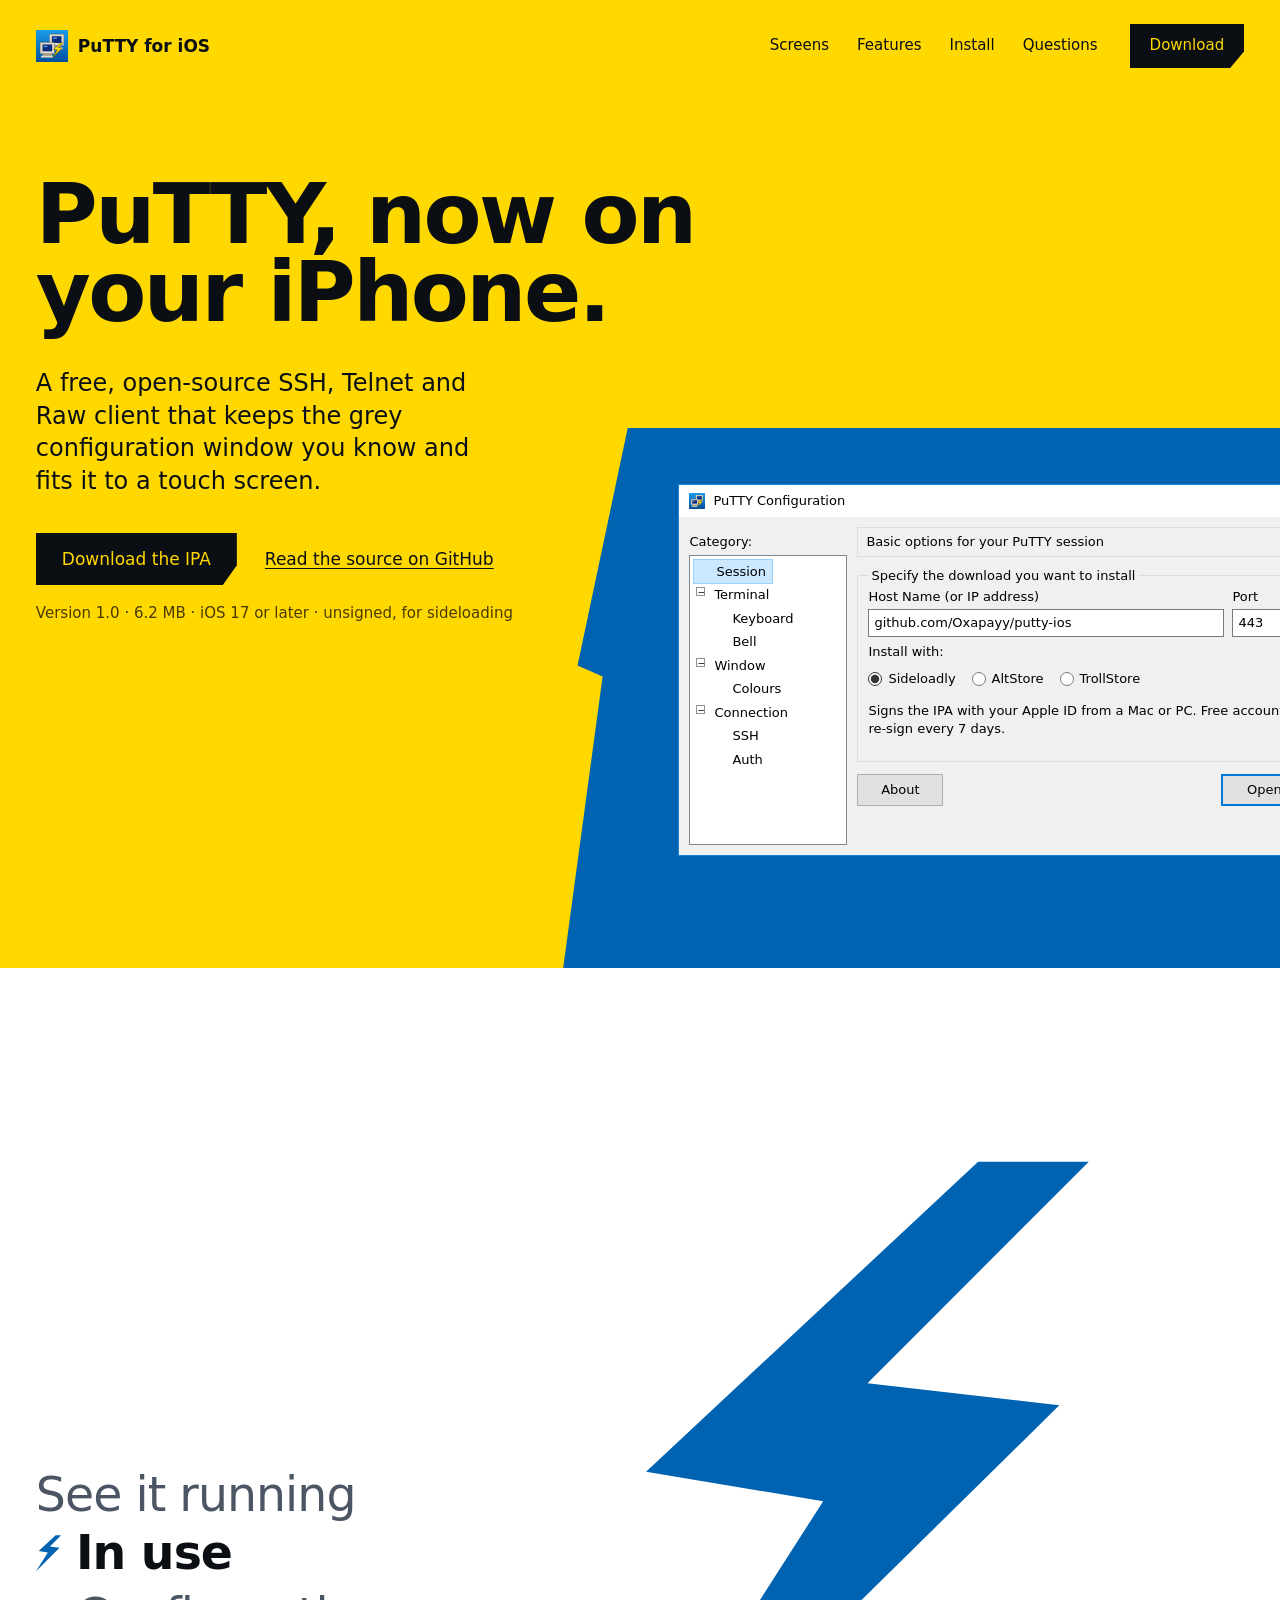
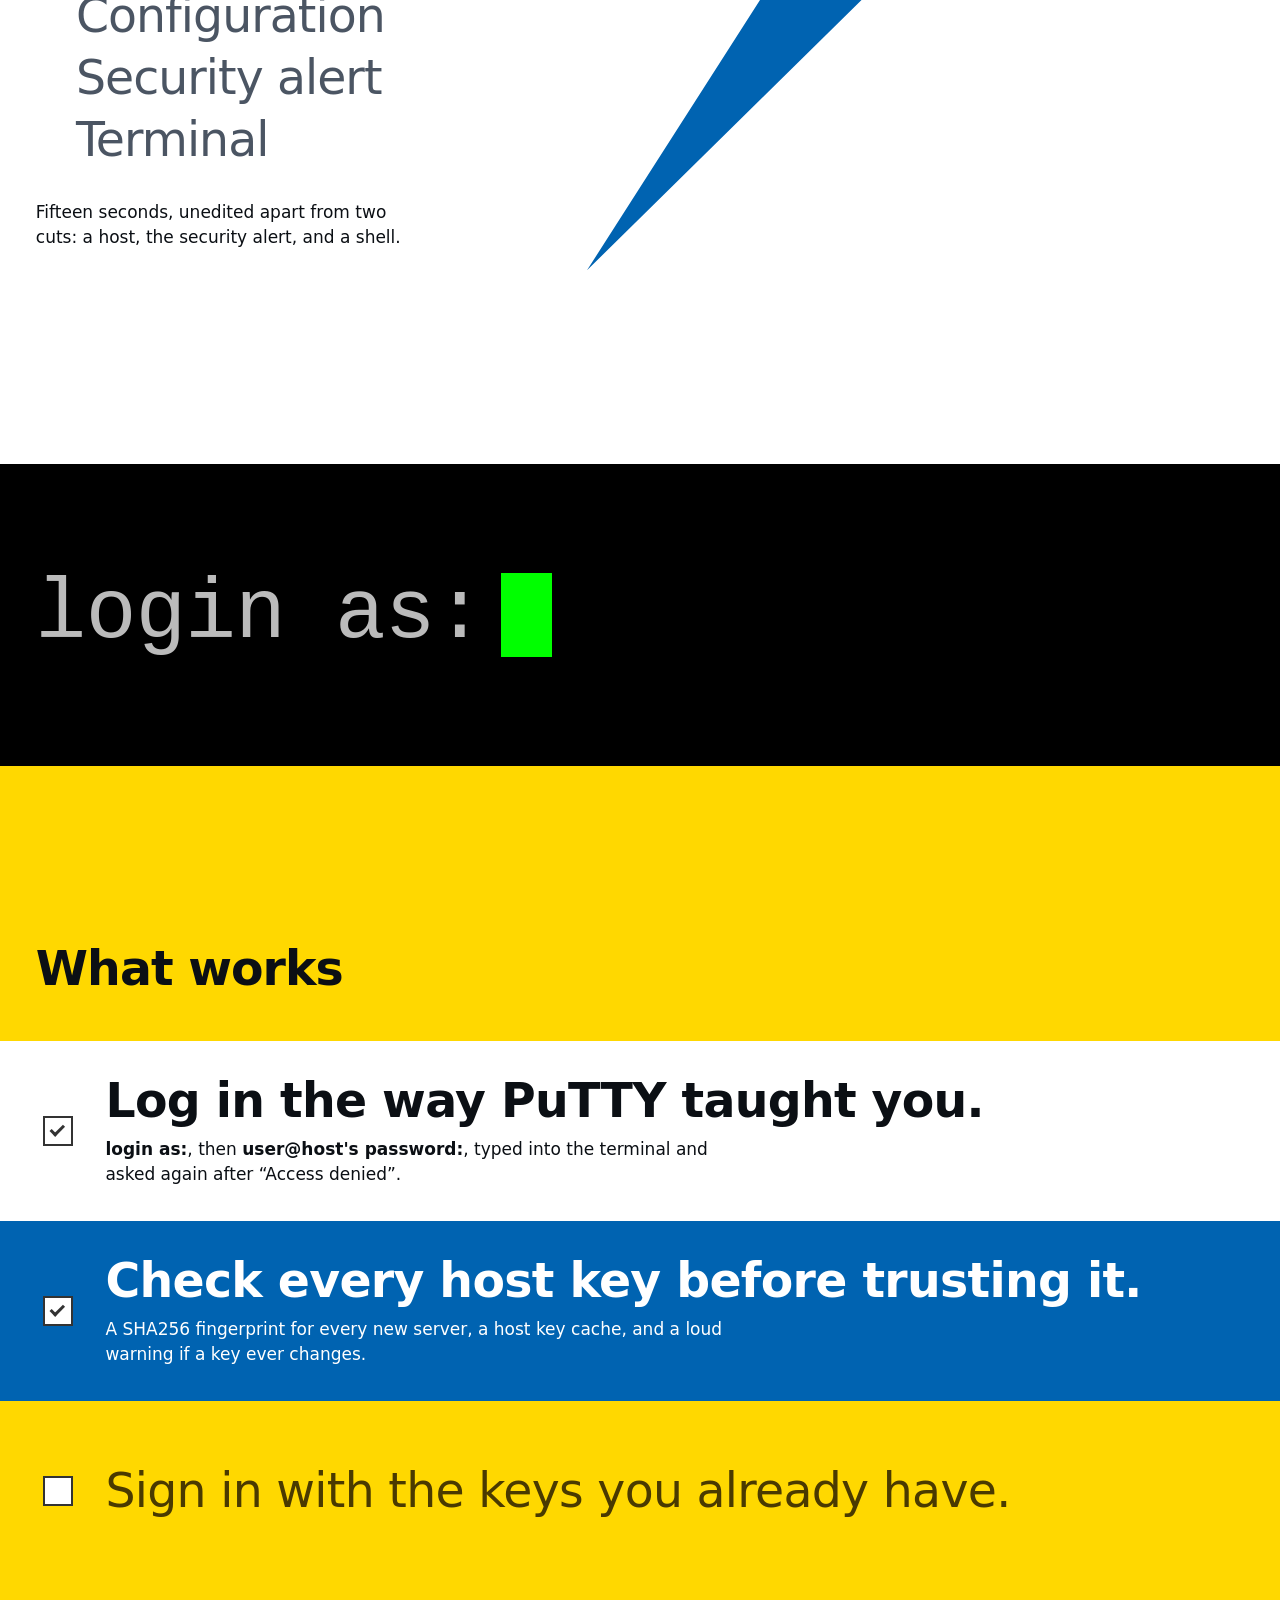
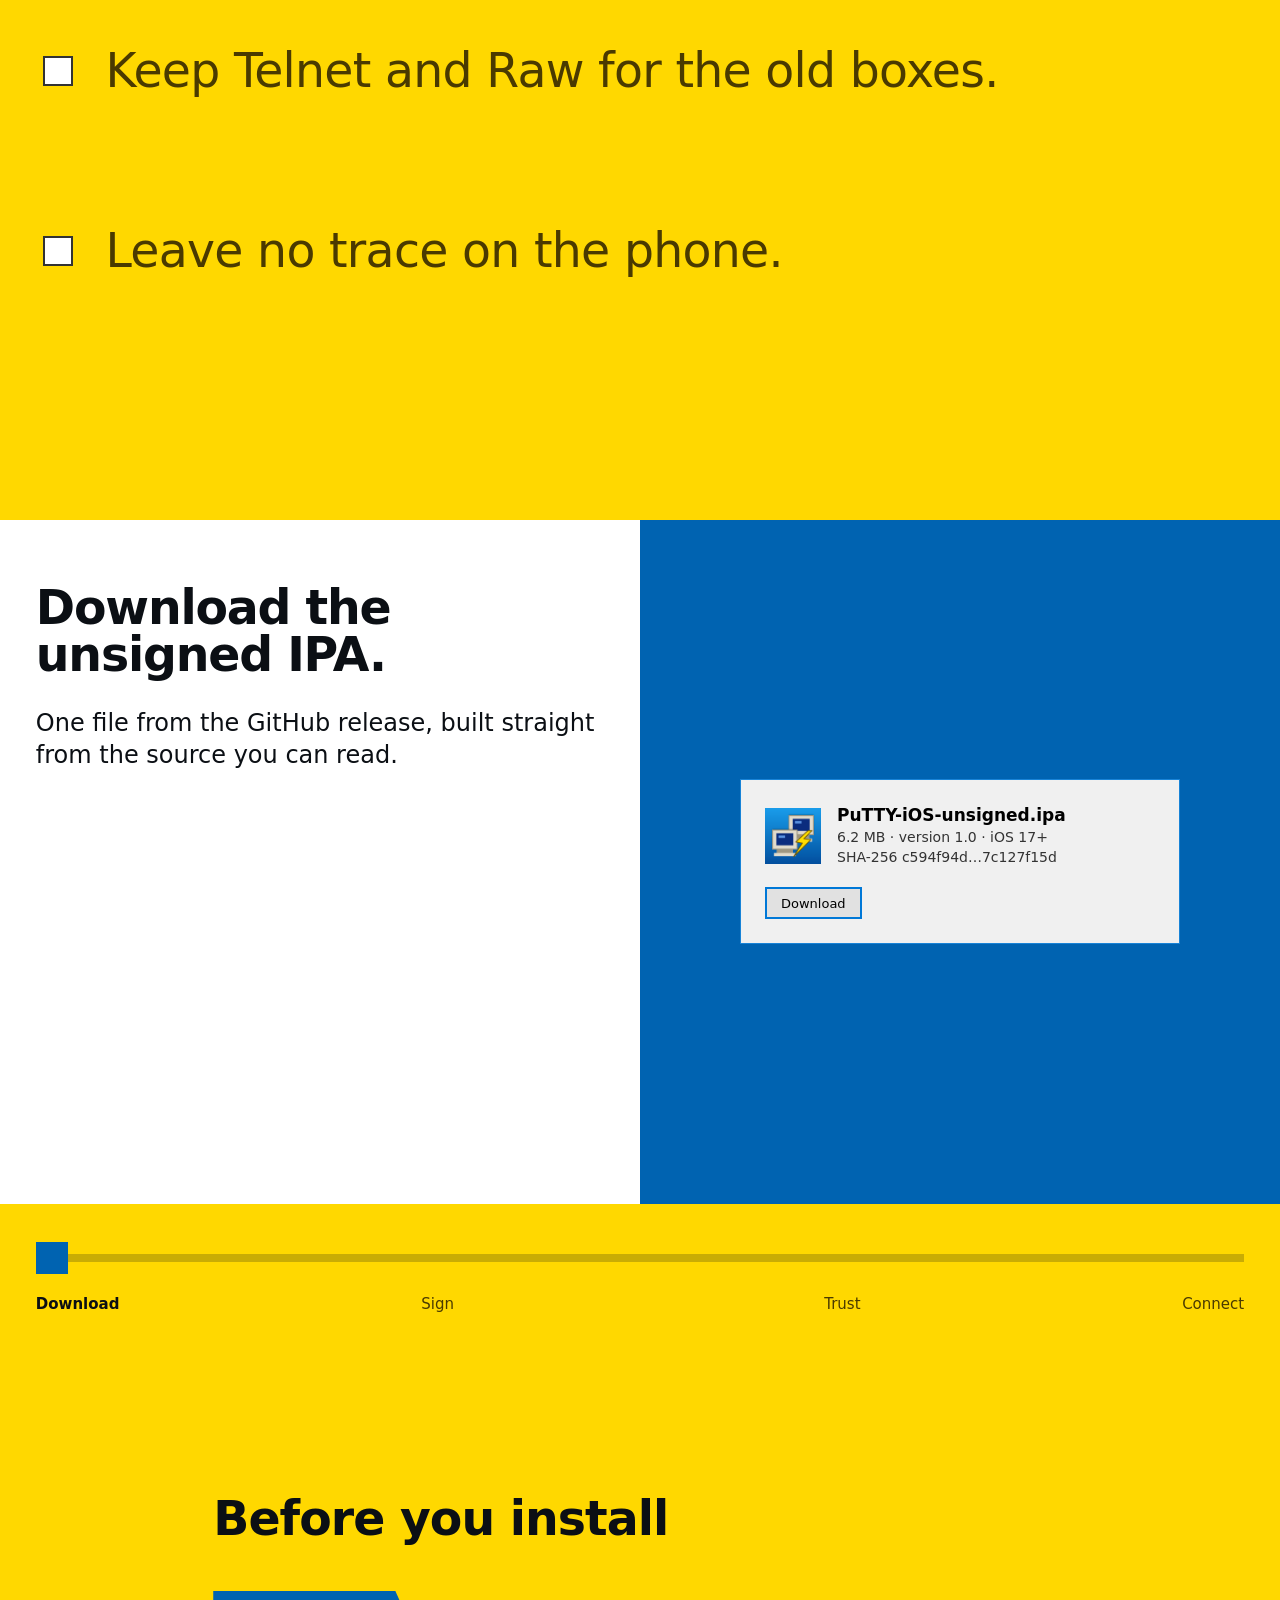
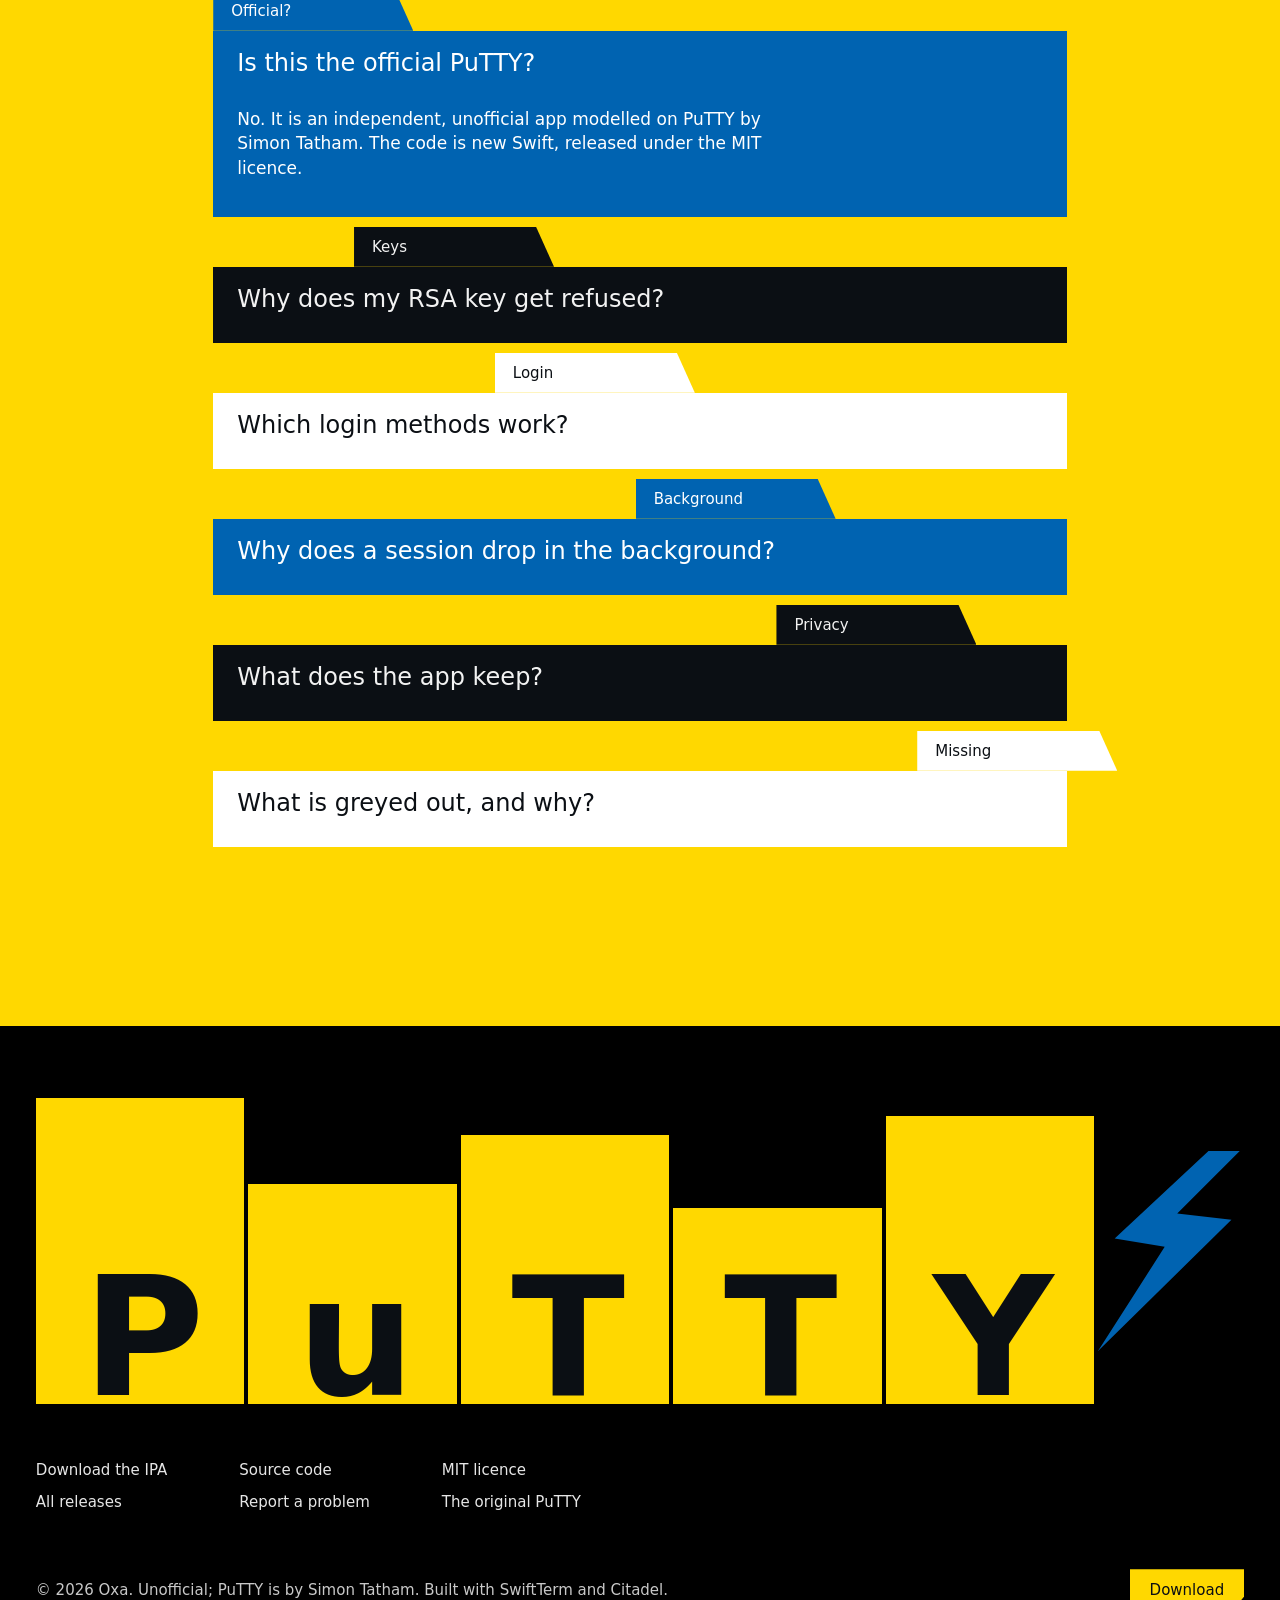
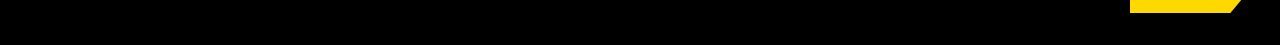
==== website/index.html @ 933b5242 "Add website, demo clip and screenshot tests Static landing page in website/ with the PuTTY Configura" ====
<!doctype html>
<html lang="en">
<head>
  <meta charset="utf-8">
  <meta name="viewport" content="width=device-width, initial-scale=1, viewport-fit=cover">
  <title>PuTTY for iOS: SSH, Telnet and Raw for iPhone and iPad</title>
  <meta name="description" content="A free, open-source SSH, Telnet and Raw client for iPhone and iPad that keeps PuTTY's grey configuration window. Download the unsigned IPA.">
  <meta name="theme-color" content="#FFD800" media="(prefers-color-scheme: light)">
  <meta name="theme-color" content="#111315" media="(prefers-color-scheme: dark)">
  <meta property="og:title" content="PuTTY for iOS">
  <meta property="og:description" content="PuTTY's configuration window, security alerts and login flow on iPhone and iPad. Free and open source.">
  <meta property="og:image" content="assets/config.jpg">
  <link rel="icon" href="assets/icon.png" type="image/png">
  <link rel="apple-touch-icon" href="assets/apple-touch-icon.png">
  <link rel="preconnect" href="https://api.fontshare.com">
  <link rel="preconnect" href="https://cdn.fontshare.com" crossorigin>
  <link href="https://api.fontshare.com/v2/css?f[]=general-sans@400,500,700&display=swap" rel="stylesheet">
  <link rel="stylesheet" href="style.css">
  <script>document.documentElement.classList.add('js')</script>
</head>
<body>
  <a class="skip" href="#main">Skip to content</a>

  <header class="nav">
    <a class="wordmark" href="#top" aria-label="PuTTY for iOS, back to top">
      <img src="assets/icon.png" width="32" height="32" alt="">
      <span>PuTTY for iOS</span>
    </a>
    <nav aria-label="Sections">
      <a class="link" href="#screens">Screens</a>
      <a class="link" href="#features">Features</a>
      <a class="link" href="#install">Install</a>
      <a class="link" href="#questions">Questions</a>
    </nav>
    <a class="button button-small" href="https://github.com/Oxapayy/putty-ios/releases/latest/download/PuTTY-iOS-unsigned.ipa">Download</a>
  </header>

  <main id="main">
    <!-- Hero: the PuTTY Configuration window, rebuilt as the download control -->
    <section class="hero" id="top">
      <div class="hero-copy">
        <h1 data-reveal>PuTTY, now on your iPhone.</h1>
        <p class="lead" data-reveal>A free, open-source SSH, Telnet and Raw client that keeps the grey configuration window you know and fits it to a touch screen.</p>
        <div class="hero-actions" data-reveal>
          <a class="button" href="https://github.com/Oxapayy/putty-ios/releases/latest/download/PuTTY-iOS-unsigned.ipa">Download the IPA</a>
          <a class="link" href="https://github.com/Oxapayy/putty-ios">Read the source on GitHub</a>
        </div>
        <p class="note" data-reveal>Version 1.0 · 6.2 MB · iOS 17 or later · unsigned, for sideloading</p>
      </div>

      <div class="stage">
        <div class="win" data-ui role="group" aria-labelledby="win-title">
          <div class="win-title">
            <img src="assets/icon.png" width="16" height="16" alt="">
            <span id="win-title">PuTTY Configuration</span>
            <span class="win-help" aria-hidden="true">?</span>
          </div>
          <div class="win-body">
            <div class="win-tree" aria-hidden="true">
              <span class="win-label">Category:</span>
              <ul>
                <li class="is-selected">Session</li>
                <li class="has-kids">Terminal</li>
                <li class="kid">Keyboard</li>
                <li class="kid">Bell</li>
                <li class="has-kids">Window</li>
                <li class="kid">Colours</li>
                <li class="has-kids">Connection</li>
                <li class="kid">SSH</li>
                <li class="kid">Auth</li>
              </ul>
            </div>
            <div class="win-panel">
              <p class="win-header">Basic options for your PuTTY session</p>
              <fieldset class="win-group">
                <legend>Specify the download you want to install</legend>
                <div class="win-row">
                  <label class="win-field">
                    <span>Host Name (or IP address)</span>
                    <input type="text" value="github.com/Oxapayy/putty-ios" readonly>
                  </label>
                  <label class="win-field win-port">
                    <span>Port</span>
                    <input type="text" value="443" readonly>
                  </label>
                </div>
                <span class="win-label">Install with:</span>
                <div class="win-radios" role="radiogroup" aria-label="Install with">
                  <label><input type="radio" name="method" value="sideloadly" checked> Sideloadly</label>
                  <label><input type="radio" name="method" value="altstore"> AltStore</label>
                  <label><input type="radio" name="method" value="trollstore"> TrollStore</label>
                </div>
                <p class="win-hint" id="method-hint" aria-live="polite">Signs the IPA with your Apple ID from a Mac or PC. Free accounts re-sign every 7 days.</p>
              </fieldset>
              <div class="win-buttons">
                <a class="win-button" href="https://github.com/Oxapayy/putty-ios">About</a>
                <a class="win-button is-default" href="https://github.com/Oxapayy/putty-ios/releases/latest/download/PuTTY-iOS-unsigned.ipa">Open</a>
              </div>
            </div>
          </div>
        </div>
      </div>
    </section>

    <!-- Showcase: real screenshots on the bolt -->
    <section class="showcase" id="screens" aria-labelledby="screens-title">
      <div class="showcase-object">
        <svg class="bolt bolt-giant" viewBox="0 0 70 100" aria-hidden="true"><polygon points="53,2 8,44 32,48 0,98 64,35 38,32 68,2"/></svg>
        <figure class="shutter" data-shutter>
          <video id="clip" src="assets/demo.mp4" poster="assets/demo-poster.jpg" width="590" height="1282" muted loop playsinline autoplay preload="metadata" aria-label="Screen recording: entering a host, accepting the PuTTY Security Alert, then running cal in the terminal"></video>
          <img id="shot" src="assets/config.jpg" width="598" height="1300" alt="" hidden>
        </figure>
      </div>
      <div class="showcase-list">
        <h2 id="screens-title">See it running</h2>
        <div class="shot-picker" role="tablist" aria-label="Screens">
          <button role="tab" aria-selected="true" data-shot="clip" data-colour="blue">In use</button>
          <button role="tab" aria-selected="false" data-shot="config" data-colour="ink">Configuration</button>
          <button role="tab" aria-selected="false" data-shot="security-alert" data-colour="blue">Security alert</button>
          <button role="tab" aria-selected="false" data-shot="terminal" data-colour="white">Terminal</button>
        </div>
        <p class="shot-fact" id="shot-fact" aria-live="polite">Fifteen seconds, unedited apart from two cuts: a host, the security alert, and a shell.</p>
      </div>
    </section>

    <!-- Band: the terminal waiting -->
    <div class="band" data-ui aria-hidden="true">
      <span class="band-line">login as: <span class="cursor"></span></span>
    </div>

    <!-- Features: sentences with PuTTY checkboxes -->
    <section class="features" id="features" aria-labelledby="features-title">
      <h2 id="features-title" class="section-title">What works</h2>
      <div class="feature" data-tone="yellow">
        <label class="check" data-ui><input type="checkbox" checked aria-describedby="f1"><span class="sr">Show detail</span></label>
        <div class="feature-text">
          <h3>Log in the way PuTTY taught you.</h3>
          <p class="feature-more" id="f1"><code>login as:</code>, then <code>user@host's password:</code>, typed into the terminal and asked again after “Access denied”.</p>
        </div>
      </div>
      <div class="feature" data-tone="blue">
        <label class="check" data-ui><input type="checkbox" checked aria-describedby="f2"><span class="sr">Show detail</span></label>
        <div class="feature-text">
          <h3>Check every host key before trusting it.</h3>
          <p class="feature-more" id="f2">A SHA256 fingerprint for every new server, a host key cache, and a loud warning if a key ever changes.</p>
        </div>
      </div>
      <div class="feature" data-tone="white">
        <label class="check" data-ui><input type="checkbox" aria-describedby="f3"><span class="sr">Show detail</span></label>
        <div class="feature-text">
          <h3>Sign in with the keys you already have.</h3>
          <p class="feature-more" id="f3">OpenSSH and PuTTY .ppk files, Ed25519 and RSA. Passphrases are asked at login and never stored.</p>
        </div>
      </div>
      <div class="feature" data-tone="black">
        <label class="check" data-ui><input type="checkbox" aria-describedby="f4"><span class="sr">Show detail</span></label>
        <div class="feature-text">
          <h3>Keep Telnet and Raw for the old boxes.</h3>
          <p class="feature-more" id="f4">Telnet with window size and terminal type negotiation, and plain TCP for serial servers and switches.</p>
        </div>
      </div>
      <div class="feature" data-tone="yellow">
        <label class="check" data-ui><input type="checkbox" aria-describedby="f5"><span class="sr">Show detail</span></label>
        <div class="feature-text">
          <h3>Leave no trace on the phone.</h3>
          <p class="feature-more" id="f5">No event log, no session logs, no analytics. Saved sessions hold settings, never passwords.</p>
        </div>
      </div>
    </section>

    <!-- Install: drag through the four stages -->
    <section class="install" id="install" aria-labelledby="install-title">
      <div class="install-fields">
        <div class="install-clause">
          <h2 id="install-title" class="sr">Install in four steps</h2>
          <p class="clause" id="clause" aria-live="polite">Download the unsigned IPA.</p>
          <p class="clause-detail" id="clause-detail">One file from the GitHub release, built straight from the source you can read.</p>
        </div>
        <div class="install-fragment" data-ui>
          <div class="frag is-active" data-stage="0">
            <div class="file">
              <img src="assets/icon.png" width="56" height="56" alt="">
              <div>
                <p class="file-name">PuTTY-iOS-unsigned.ipa</p>
                <p class="file-meta">6.2 MB · version 1.0 · iOS 17+</p>
                <p class="file-meta">SHA-256 c594f94d…7c127f15d</p>
              </div>
            </div>
            <a class="win-button is-default" href="https://github.com/Oxapayy/putty-ios/releases/latest/download/PuTTY-iOS-unsigned.ipa">Download</a>
          </div>
          <div class="frag" data-stage="1">
            <ol class="steps" id="sign-steps"></ol>
          </div>
          <div class="frag" data-stage="2">
            <div class="ios-list">
              <p class="ios-path">Settings › General › VPN &amp; Device Management</p>
              <p class="ios-row">Developer App <span>your Apple ID</span></p>
              <p class="ios-row ios-action">Trust “your Apple ID”</p>
              <p class="ios-foot">TrollStore installs skip this step.</p>
            </div>
          </div>
          <div class="frag frag-term" data-stage="3">
            <p class="term-title"><img src="assets/icon.png" width="16" height="16" alt=""> 192.168.1.40 - PuTTY</p>
            <pre class="term">login as: pi
pi@192.168.1.40's password:
pi@raspberrypi:~ $ <span class="cursor"></span></pre>
          </div>
        </div>
      </div>
      <div class="install-slider">
        <div class="range-wrap"><input type="range" id="stage" min="0" max="3" step="1" value="0" aria-label="Install step" aria-valuetext="Download"></div>
        <div class="stage-names" aria-hidden="true">
          <span class="is-current">Download</span><span>Sign</span><span>Trust</span><span>Connect</span>
        </div>
      </div>
    </section>

    <!-- Questions: index cards -->
    <section class="faq" id="questions" aria-labelledby="faq-title">
      <h2 id="faq-title" class="section-title">Before you install</h2>
      <div class="cards">
        <div class="card is-open" data-tone="blue">
          <button class="card-head" aria-expanded="true" aria-controls="a1" id="q1" style="--i:0"><span class="tab">Official?</span><span class="q">Is this the official PuTTY?</span></button>
          <div class="card-body" id="a1" role="region" aria-labelledby="q1"><p>No. It is an independent, unofficial app modelled on PuTTY by Simon Tatham. The code is new Swift, released under the MIT licence.</p></div>
        </div>
        <div class="card" data-tone="black">
          <button class="card-head" aria-expanded="false" aria-controls="a2" id="q2" style="--i:1"><span class="tab">Keys</span><span class="q">Why does my RSA key get refused?</span></button>
          <div class="card-body" id="a2" role="region" aria-labelledby="q2" hidden><p>RSA user keys are signed with SHA-1, which OpenSSH 8.8 and later reject by default. Use an Ed25519 key. RSA host keys and password logins are not affected.</p></div>
        </div>
        <div class="card" data-tone="white">
          <button class="card-head" aria-expanded="false" aria-controls="a3" id="q3" style="--i:2"><span class="tab">Login</span><span class="q">Which login methods work?</span></button>
          <div class="card-body" id="a3" role="region" aria-labelledby="q3" hidden><p>Password and public key. Keyboard-interactive is not supported, so a server that offers only that method will not accept a password.</p></div>
        </div>
        <div class="card" data-tone="blue">
          <button class="card-head" aria-expanded="false" aria-controls="a4" id="q4" style="--i:3"><span class="tab">Background</span><span class="q">Why does a session drop in the background?</span></button>
          <div class="card-body" id="a4" role="region" aria-labelledby="q4" hidden><p>iOS suspends apps it cannot see. A connection survives a short switch of about 30 seconds; after that iOS closes it, and Restart Session brings it back.</p></div>
        </div>
        <div class="card" data-tone="black">
          <button class="card-head" aria-expanded="false" aria-controls="a5" id="q5" style="--i:4"><span class="tab">Privacy</span><span class="q">What does the app keep?</span></button>
          <div class="card-body" id="a5" role="region" aria-labelledby="q5" hidden><p>Your saved sessions and cached host keys. Private keys sit in the iOS Keychain. Passwords, passphrases and everything you type are never written down.</p></div>
        </div>
        <div class="card" data-tone="white">
          <button class="card-head" aria-expanded="false" aria-controls="a6" id="q6" style="--i:5"><span class="tab">Missing</span><span class="q">What is greyed out, and why?</span></button>
          <div class="card-body" id="a6" role="region" aria-labelledby="q6" hidden><p>Rlogin and Serial. iOS gives apps neither the privileged ports Rlogin needs nor serial lines. Encrypted .ppk version 3 keys are not read yet; version 2 keys are.</p></div>
        </div>
      </div>
    </section>
  </main>

  <footer class="footer">
    <div class="blocks" aria-label="PuTTY">
      <span style="--h:100%">P</span><span style="--h:72%">u</span><span style="--h:88%">T</span><span style="--h:64%">T</span><span style="--h:94%">Y</span>
      <svg class="blocks-bolt" viewBox="0 0 70 100" aria-hidden="true"><polygon points="53,2 8,44 32,48 0,98 64,35 38,32 68,2"/></svg>
    </div>
    <div class="footer-links">
      <ul>
        <li><a class="link" href="https://github.com/Oxapayy/putty-ios/releases/latest/download/PuTTY-iOS-unsigned.ipa">Download the IPA</a></li>
        <li><a class="link" href="https://github.com/Oxapayy/putty-ios/releases">All releases</a></li>
      </ul>
      <ul>
        <li><a class="link" href="https://github.com/Oxapayy/putty-ios">Source code</a></li>
        <li><a class="link" href="https://github.com/Oxapayy/putty-ios/issues">Report a problem</a></li>
      </ul>
      <ul>
        <li><a class="link" href="https://github.com/Oxapayy/putty-ios/blob/main/LICENSE">MIT licence</a></li>
        <li><a class="link" href="https://www.chiark.greenend.org.uk/~sgtatham/putty/">The original PuTTY</a></li>
      </ul>
    </div>
    <div class="footer-last">
      <p>© 2026 Oxa. Unofficial; PuTTY is by Simon Tatham. Built with SwiftTerm and Citadel.</p>
      <a class="button button-small" href="https://github.com/Oxapayy/putty-ios/releases/latest/download/PuTTY-iOS-unsigned.ipa">Download</a>
    </div>
  </footer>

  <script src="main.js" defer></script>
</body>
</html>
---- website/style.css ----
/* PuTTY for iOS. Palette from PuTTY itself: the icon's bolt, the Windows desktop, the terminal. */
:root {
  --bg: #ffd800;            /* the bolt */
  --surface: #ffe34d;
  --ink: #0b0f14;
  --muted: #4a3a00;
  --accent: #0b0f14;
  --accent-ink: #ffd800;
  --accent-strong: #263040;
  --paper: #ffffff;         /* field 1 */
  --paper-ink: #0b0f14;
  --paper-muted: #4b5563;
  --desk: #0063b1;          /* the Windows desktop behind PuTTY */
  --desk-ink: #ffffff;
  --term: #000000;          /* PuTTY's terminal */
  --term-ink: #bbbbbb;
  --cursor: #00ff00;
  --dialog: #f0f0f0;

  --m: clamp(16px, 2.8vw, 40px);
  --gap: clamp(120px, 14vw, 200px);

  --step-small: 0.9375rem;
  --step-body: 1.0625rem;
  --step-lead: clamp(1.25rem, 1.1rem + 0.5vw, 1.5rem);
  --step-head: clamp(1.75rem, 1.2rem + 2.2vw, 3rem);
  --step-display: clamp(3.25rem, 6.6vw, 7rem);

  --ease-out: cubic-bezier(0.22, 1, 0.36, 1);
  --ease-in-out: cubic-bezier(0.65, 0, 0.35, 1);
  --ease-soft: cubic-bezier(0.25, 0.1, 0.25, 1);
  --t-press: 120ms;
  --t-hover: 180ms;

  color-scheme: light dark;
}

@media (prefers-color-scheme: dark) {
  :root {
    --bg: #111315;
    --surface: #1b1e22;
    --ink: #f2f2f2;
    --muted: #b4b4b4;
    --accent: #ffd800;
    --accent-ink: #0b0f14;
    --accent-strong: #ffe34d;
    --paper: #1b1e22;
    --paper-ink: #f2f2f2;
    --paper-muted: #b4b4b4;
  }
}

*, *::before, *::after { box-sizing: border-box; }
html { -webkit-text-size-adjust: 100%; scroll-behavior: smooth; }
@media (prefers-reduced-motion: reduce) { html { scroll-behavior: auto; } }
body {
  margin: 0;
  background: var(--bg);
  color: var(--ink);
  font-family: "General Sans", system-ui, -apple-system, "Segoe UI", sans-serif;
  font-size: var(--step-body);
  line-height: 1.45;
  overflow-x: hidden;
}
img, svg { display: block; max-width: 100%; }
h1, h2, h3, p, ul, ol, figure { margin: 0; }
ul, ol { padding: 0; list-style: none; }
a { color: inherit; }
:focus-visible { outline: 3px solid var(--desk); outline-offset: 3px; }
::selection { background: var(--desk); color: #fff; }

.sr { position: absolute; width: 1px; height: 1px; overflow: hidden; clip: rect(0 0 0 0); white-space: nowrap; }
.skip { position: absolute; left: var(--m); top: -60px; background: var(--accent); color: var(--accent-ink); padding: 10px 16px; z-index: 10; }
.skip:focus { top: 12px; }

/* ---------- controls ---------- */
.button {
  display: inline-flex; align-items: center; justify-content: center;
  min-height: 52px; padding: 0 26px;
  background: var(--accent); color: var(--accent-ink);
  font-weight: 500; font-size: var(--step-body); text-decoration: none;
  border-radius: 0;
  clip-path: polygon(0 0, 100% 0, 100% 62%, calc(100% - 14px) 100%, 0 100%);
  transition: transform var(--t-press) var(--ease-out), background-color var(--t-hover) ease;
}
.button-small { min-height: 44px; padding: 0 20px; font-size: var(--step-small); }
.button:active { transform: scale(0.97); }
.link {
  text-decoration: underline; text-decoration-color: transparent;
  text-underline-offset: 0.2em; text-decoration-thickness: 0.07em;
  transition: text-decoration-color var(--t-hover) ease;
}
@media (hover: hover) and (pointer: fine) {
  .button:hover { background-color: var(--accent-strong); }
  .link:hover { text-decoration-color: currentColor; }
}

/* ---------- navigation ---------- */
.nav {
  position: relative; z-index: 2;
  display: flex; align-items: center; gap: 32px;
  padding: 24px var(--m) 0;
  font-size: var(--step-small);
}
.wordmark { display: flex; align-items: center; gap: 10px; font-weight: 700; font-size: var(--step-body); text-decoration: none; }
.nav nav { display: flex; gap: 28px; margin-left: auto; }
.nav nav a { text-decoration-color: transparent; font-weight: 500; }

/* ---------- hero ---------- */
.hero { position: relative; min-height: max(100svh, 780px); padding: 0 var(--m); overflow: hidden; }
.hero-copy { padding-top: clamp(80px, 12vh, 150px); max-width: min(56vw, 900px); position: relative; z-index: 1; }
.hero h1 {
  font-size: var(--step-display); font-weight: 700;
  letter-spacing: -0.03em; line-height: 0.92;
  max-width: 9.5em;
}
.lead { margin-top: 36px; font-size: var(--step-lead); line-height: 1.35; max-width: 31ch; }
.hero-actions { display: flex; flex-wrap: wrap; align-items: center; gap: 16px 28px; margin-top: 36px; }
.hero-actions .link { font-weight: 500; text-decoration-color: currentColor; }
.note { margin-top: 18px; font-size: var(--step-small); color: var(--muted); }

.stage {
  position: absolute; left: 44vw; right: 0; top: 40%; bottom: 0;
  background: var(--desk);
  /* the bolt's zig-zag cut into the stage's left edge */
  clip-path: polygon(9% 0, 100% 0, 100% 100%, 0 100%, 5.5% 46%, 2% 44%);
  padding: 56px 0 0 clamp(80px, 9vw, 140px);
}

/* ---------- the PuTTY dialog fragment ---------- */
.win {
  width: 640px; max-width: none;
  background: var(--dialog); color: #000;
  font: 13px/1.35 "Segoe UI", Tahoma, system-ui, -apple-system, sans-serif;
  border: 1px solid #1883d7; /* taste-skill-ignore: PuTTY interface fragment (data-ui) */
}
.win-title { display: flex; align-items: center; gap: 8px; height: 32px; padding: 0 0 0 10px; background: #fff; }
.win-help { margin-left: auto; width: 44px; text-align: center; font-size: 15px; }
.win-body { display: grid; grid-template-columns: 158px 1fr; gap: 10px; padding: 10px; }
.win-label { display: block; margin: 6px 0 4px; }
.win-tree ul { background: #fff; border: 1px solid #828790; padding: 4px 2px; height: 290px; } /* taste-skill-ignore: PuTTY interface fragment (data-ui) */
.win-tree li { padding: 3px 6px 3px 22px; position: relative; width: max-content; }
.win-tree li.has-kids::before { content: "−"; position: absolute; left: 4px; top: 4px; width: 9px; height: 9px; border: 1px solid #919191; font-size: 9px; line-height: 8px; text-align: center; } /* taste-skill-ignore: PuTTY interface fragment (data-ui) */
.win-tree li.kid { margin-left: 18px; }
.win-tree li.is-selected { background: #cce8ff; outline: 1px solid #99d1ff; margin-left: 2px; }
.win-header { border: 1px solid #dcdcdc; padding: 5px 8px; margin-bottom: 10px; } /* taste-skill-ignore: PuTTY interface fragment (data-ui) */
.win-group { border: 1px solid #dcdcdc; border-radius: 2px; margin: 0; padding: 4px 10px 12px; } /* taste-skill-ignore: PuTTY interface fragment (data-ui) */
.win-group legend { padding: 0 3px; }
.win-row { display: grid; grid-template-columns: 1fr 64px; gap: 8px; }
.win-field span { display: block; margin-bottom: 3px; }
.win-field input { width: 100%; height: 28px; border: 1px solid #7a7a7a; background: #fff; font: inherit; padding: 0 5px; color: #000; border-radius: 0; } /* taste-skill-ignore: PuTTY interface fragment (data-ui) */
.win-radios { display: flex; flex-wrap: wrap; gap: 6px 16px; }
.win-radios label { display: flex; align-items: center; gap: 6px; min-height: 30px; cursor: pointer; }
.win-radios input { accent-color: #333; width: 14px; height: 14px; margin: 0; }
.win-hint { margin-top: 8px; min-height: 3.6em; color: #000; }
.win-buttons { display: flex; justify-content: space-between; margin-top: 12px; }
.win-button {
  display: inline-flex; align-items: center; justify-content: center;
  min-width: 86px; min-height: 32px; padding: 0 14px;
  background: #e1e1e1; border: 1px solid #adadad; color: #000; /* taste-skill-ignore: PuTTY interface fragment (data-ui) */
  font: 13px "Segoe UI", Tahoma, system-ui, sans-serif; text-decoration: none;
  transition: background-color var(--t-hover) ease, transform var(--t-press) var(--ease-out);
}
.win-button.is-default { border: 2px solid #0078d7; }
.win-button:active { background: #cce4f7; transform: scale(0.97); }
@media (hover: hover) and (pointer: fine) { .win-button:hover { background: #e5f1fb; border-color: #0078d7; } }

/* ---------- showcase ---------- */
.showcase {
  position: relative; min-height: 100svh;
  background: var(--paper); color: var(--paper-ink);
  display: grid; grid-template-columns: repeat(12, 1fr); column-gap: 24px;
  padding: var(--gap) var(--m);
  align-items: end;
}
.showcase-object { grid-column: 5 / 13; grid-row: 1; position: relative; height: 82svh; min-height: 620px; display: grid; place-items: center; }
.bolt { fill: currentColor; }
.bolt-giant { position: absolute; height: 100%; width: auto; color: var(--desk); transition: color 300ms ease; }
.showcase[data-colour="ink"] .bolt-giant { color: #0b0f14; }
.showcase[data-colour="white"] .bolt-giant { color: #ffd800; }
.shutter { position: relative; height: 86%; aspect-ratio: 598 / 1300; overflow: hidden; }
.shutter img, .shutter video { width: 100%; height: 100%; object-fit: cover; transition: opacity 300ms ease; }
.shutter [hidden] { display: none; }
.showcase-list { grid-column: 1 / 6; grid-row: 1; position: relative; z-index: 1; align-self: end; padding-bottom: 4svh; }
.showcase-list h2, .shot-picker button {
  font-size: var(--step-head); line-height: 1.15; font-weight: 700; letter-spacing: -0.02em;
}
.showcase-list h2 { color: var(--paper-muted); font-weight: 500; }
.shot-picker { display: flex; flex-direction: column; align-items: flex-start; }
.shot-picker button {
  background: none; border: 0; padding: 4px 0 4px 0; color: var(--paper-muted); font-family: inherit; font-weight: 500;
  cursor: pointer; display: flex; align-items: center; gap: 14px; text-align: left;
  transition: color var(--t-hover) ease;
}
.shot-picker button::before {
  content: ""; width: 0.55em; height: 0.8em; flex: none; background: currentColor; opacity: 0;
  clip-path: polygon(76% 2%, 11% 44%, 46% 48%, 0 98%, 91% 35%, 54% 32%, 97% 2%);
  transition: opacity var(--t-hover) ease;
}
.shot-picker button[aria-selected="true"] { color: var(--paper-ink); font-weight: 700; }
.shot-picker button[aria-selected="true"]::before { opacity: 1; color: var(--desk); }
@media (hover: hover) and (pointer: fine) { .shot-picker button:hover { color: var(--paper-ink); } }
.shot-fact { margin-top: 28px; max-width: 34ch; font-size: var(--step-body); color: var(--paper-ink); }

/* ---------- band ---------- */
.band { background: var(--term); color: var(--term-ink); padding: clamp(48px, 7vw, 96px) var(--m); }
.band-line { font-family: "Courier New", Courier, monospace; font-size: var(--step-display); letter-spacing: -0.01em; display: inline-flex; align-items: center; gap: 0.2em; } /* taste-skill-ignore: PuTTY interface fragment (data-ui) */
.cursor { display: inline-block; width: 0.6em; height: 1em; background: var(--cursor); vertical-align: -0.15em; }
@media (prefers-reduced-motion: no-preference) { .cursor { animation: blink 1.1s steps(1) infinite; } }
@keyframes blink { 50% { opacity: 0; } }

/* ---------- features ---------- */
.features { padding-top: var(--gap); }
.section-title { font-size: var(--step-head); font-weight: 700; letter-spacing: -0.02em; line-height: 1; padding: 0 var(--m) 48px; }
.feature {
  display: grid; grid-template-columns: auto 1fr; align-items: center; gap: clamp(16px, 2vw, 32px);
  min-height: 20vh; padding: 28px var(--m);
  color: var(--muted);
  transition: background-color 300ms ease, color 300ms ease;
}
.feature h3 { font-size: var(--step-head); line-height: 1.1; font-weight: 500; letter-spacing: -0.015em; }
.feature-more { font-size: var(--step-body); max-width: 60ch; margin-top: 10px; display: none; }
.feature-more code { font-family: inherit; font-weight: 600; }
.feature.is-on { color: var(--paper-ink); }
.feature.is-on h3 { font-weight: 700; }
.feature.is-on .feature-more { display: block; }
.feature.is-on[data-tone="yellow"] { background: var(--paper); }
.feature.is-on[data-tone="blue"] { background: var(--desk); color: var(--desk-ink); }
.feature.is-on[data-tone="white"] { background: var(--dialog); color: #0b0f14; }
.feature.is-on[data-tone="black"] { background: var(--term); color: #e6e6e6; }
.check { position: relative; width: 44px; height: 44px; display: grid; place-items: center; cursor: pointer; }
.check input {
  appearance: none; -webkit-appearance: none; margin: 0; cursor: pointer;
  width: 30px; height: 30px; background: #fff; border: 2px solid #333; border-radius: 0;
  display: grid; place-items: center;
  transition: transform var(--t-press) var(--ease-out);
}
.check input::after {
  content: ""; width: 14px; height: 8px; border-left: 3px solid #333; border-bottom: 3px solid #333;
  transform: rotate(-45deg) translate(1px, -2px) scale(0.6); opacity: 0; transition: transform 160ms var(--ease-out), opacity 120ms ease;
}
.check input:checked::after { transform: rotate(-45deg) translate(1px, -2px) scale(1); opacity: 1; }
.check input:active { transform: scale(0.9); }

/* ---------- install ---------- */
.install { margin-top: var(--gap); }
.install-fields { display: grid; grid-template-columns: 1fr 1fr; min-height: 76svh; }
.install-clause { background: var(--paper); color: var(--paper-ink); padding: 64px var(--m); display: flex; flex-direction: column; }
.clause { font-size: var(--step-head); line-height: 1; font-weight: 700; letter-spacing: -0.025em; max-width: 11em; transition: opacity 200ms ease; }
.clause-detail { margin-top: 28px; max-width: 38ch; font-size: var(--step-lead); line-height: 1.35; transition: opacity 200ms ease; }
.install-fragment { background: var(--desk); position: relative; display: grid; place-items: center; padding: 48px var(--m); overflow: hidden; }
.frag {
  grid-area: 1 / 1; width: min(440px, 100%);
  background: var(--dialog); color: #000;
  font: 15px/1.4 "Segoe UI", Tahoma, system-ui, -apple-system, sans-serif;
  padding: 24px; border: 1px solid #1883d7; /* taste-skill-ignore: PuTTY interface fragment (data-ui) */
  opacity: 0; visibility: hidden; transition: opacity 200ms ease, visibility 0s 200ms;
}
.frag.is-active { opacity: 1; visibility: visible; transition: opacity 200ms ease; }
.file { display: flex; gap: 16px; align-items: center; margin-bottom: 20px; }
.file-name { font-weight: 600; font-size: 17px; }
.file-meta { color: #333; font-size: 14px; }
.steps { list-style: decimal; padding-left: 22px; display: grid; gap: 10px; }
.steps li::marker { font-weight: 600; }
.ios-list { font-family: -apple-system, system-ui, sans-serif; }
.ios-path { color: #333; font-size: 14px; margin-bottom: 14px; }
.ios-row { background: #fff; padding: 12px 14px; display: flex; justify-content: space-between; }
.ios-row span { color: #555; }
.ios-action { color: #0063b1; font-weight: 600; margin-top: 2px; }
.ios-foot { margin-top: 14px; font-size: 14px; color: #333; }
.frag-term { background: var(--term); padding: 0; border-color: #1883d7; }
.term-title { display: flex; align-items: center; gap: 8px; background: #fff; color: #000; padding: 7px 10px; font-size: 13px; }
.term { margin: 0; padding: 16px 14px 22px; color: var(--term-ink); font: 16px/1.5 "Courier New", Courier, monospace; white-space: pre-wrap; } /* taste-skill-ignore: PuTTY interface fragment (data-ui) */

.install-slider { padding: 32px var(--m) 0; }
.install-slider input[type="range"] {
  -webkit-appearance: none; appearance: none; width: 100%; height: 44px; background: transparent; margin: 0; cursor: pointer;
  --pct: 0%;
}
.range-wrap { position: relative; }
.range-wrap::before, .range-wrap::after { content: ""; position: absolute; left: 0; top: 18px; height: 8px; pointer-events: none; }
.range-wrap::before { right: 0; background: color-mix(in srgb, var(--ink) 22%, transparent); }
.range-wrap::after { width: var(--pct, 0%); background: var(--ink); transition: width 200ms var(--ease-out); }
.install-slider input[type="range"] { position: relative; z-index: 1; }
.install-slider input[type="range"]::-webkit-slider-runnable-track { height: 8px; background: transparent; }
.install-slider input[type="range"]::-moz-range-track { height: 8px; background: transparent; }
.install-slider input[type="range"]::-webkit-slider-thumb {
  -webkit-appearance: none; width: 32px; height: 32px; margin-top: -12px; background: var(--desk); border: 0; border-radius: 0;
}
.install-slider input[type="range"]::-moz-range-thumb { width: 32px; height: 32px; background: var(--desk); border: 0; border-radius: 0; }
.stage-names { display: grid; grid-template-columns: repeat(4, 1fr); margin-top: 8px; font-size: var(--step-small); color: var(--muted); }
.stage-names span:nth-child(2) { text-align: center; transform: translateX(-17%); }
.stage-names span:nth-child(3) { text-align: center; transform: translateX(17%); }
.stage-names span:last-child { text-align: right; }
.stage-names .is-current { color: var(--ink); font-weight: 600; }

/* ---------- faq ---------- */
.faq { padding-top: var(--gap); padding-bottom: var(--gap); }
.faq .section-title { padding-left: 0; padding-right: 0; }
.faq > * { margin-left: max(var(--m), 16.66vw); margin-right: max(var(--m), 16.66vw); }
.cards { display: flex; flex-direction: column; }
.card { position: relative; margin-top: 10px; }
.card:first-child { margin-top: 0; }
.card[data-tone="blue"] { --card: var(--desk); --card-ink: #fff; }
.card[data-tone="black"] { --card: #0b0f14; --card-ink: #f2f2f2; }
.card[data-tone="white"] { --card: #ffffff; --card-ink: #0b0f14; }
.card-head {
  display: block; width: 100%; text-align: left; border: 0; padding: 0; background: none; cursor: pointer;
  font-family: inherit; color: var(--card-ink);
}
.tab {
  display: inline-flex; align-items: center; height: 40px; padding: 0 22px 0 18px; min-width: 200px;
  background: var(--card); font-size: var(--step-small); font-weight: 500;
  margin-left: calc(var(--i, 0) * min(150px, 11vw));
  clip-path: polygon(0 0, calc(100% - 18px) 0, 100% 100%, 0 100%);
}
.q { display: block; background: var(--card); padding: 18px 24px 30px; font-size: var(--step-lead); font-weight: 500; }
.card-body { background: var(--card); color: var(--card-ink); padding: 0 24px 36px; font-size: var(--step-body); }
.card-body p { max-width: 50ch; }
@media (hover: hover) and (pointer: fine) { .card-head:hover .q { text-decoration: underline; text-underline-offset: 0.2em; text-decoration-thickness: 0.07em; } }

/* ---------- footer ---------- */
.footer { background: var(--term); color: #e6e6e6; padding: 72px var(--m) 32px; }
.blocks { display: flex; align-items: flex-end; gap: 4px; height: 34svh; min-height: 220px; }
.blocks span {
  flex: 1; height: var(--h); background: #ffd800; color: #0b0f14;
  display: flex; align-items: flex-end; justify-content: center;
  font-weight: 700; font-size: clamp(64px, 13vw, 220px); line-height: 0.8; letter-spacing: -0.04em; overflow: hidden;
}
.blocks-bolt { flex: 0.7; height: 100%; color: var(--desk); fill: currentColor; }
.footer-links { display: grid; grid-template-columns: repeat(3, max-content); gap: 16px 72px; margin-top: 56px; font-size: var(--step-small); }
.footer-links li + li { margin-top: 10px; }
.footer-links a { color: #e6e6e6; }
.footer-last { display: flex; justify-content: space-between; align-items: center; gap: 24px; margin-top: 56px; font-size: var(--step-small); color: #c8c8c8; }
.footer .button { background: #ffd800; color: #0b0f14; }

/* ---------- motion ---------- */
@media (prefers-reduced-motion: no-preference) {
  .js [data-reveal] { opacity: 0; transform: translateY(24px); transition: opacity 700ms var(--ease-out), transform 700ms var(--ease-out); }
  .js [data-reveal].is-in { opacity: 1; transform: none; }
  .js [data-reveal]:nth-child(2) { transition-delay: 80ms; }
  .js [data-reveal]:nth-child(3) { transition-delay: 160ms; }
  .js [data-reveal]:nth-child(4) { transition-delay: 240ms; }
  .js .stage { transform: translateY(40px); opacity: 0; transition: transform 1100ms var(--ease-out) 200ms, opacity 900ms ease 200ms; }
  .js .stage.is-in { transform: none; opacity: 1; }
  .js .shutter { clip-path: inset(0 0 100% 0); transition: clip-path 1100ms var(--ease-in-out); }
  .js .shutter img { transform: scale(1.12); transition: transform 1500ms var(--ease-soft), opacity 300ms ease; }
  .js .shutter.is-in { clip-path: inset(0); }
  .js .shutter.is-in img { transform: none; }
  .js .feature, .js .card, .js .blocks span, .js .footer-links ul { opacity: 0; transform: translateY(20px); transition: opacity 600ms var(--ease-out), transform 600ms var(--ease-out), background-color 300ms ease, color 300ms ease; }
  .js .is-in .feature, .js .is-in .card, .js .is-in.blocks span, .js .is-in .footer-links ul, .js .feature.is-in, .js .card.is-in { opacity: 1; transform: none; }
  .js .blocks span:nth-child(2) { transition-delay: 70ms; } .js .blocks span:nth-child(3) { transition-delay: 140ms; }
  .js .blocks span:nth-child(4) { transition-delay: 210ms; } .js .blocks span:nth-child(5) { transition-delay: 280ms; }
  .js .blocks-bolt { transform: scale(0.6); transform-origin: bottom center; transition: transform 900ms var(--ease-out) 350ms; }
  .js .blocks.is-in .blocks-bolt { transform: none; }
  @supports (animation-timeline: view()) {
    .bolt-giant { animation: drift linear both; animation-timeline: view(); animation-range: entry 0% exit 100%; }
    @keyframes drift { from { transform: translateY(-5%) rotate(-3deg); } to { transform: translateY(5%) rotate(3deg); } }
  }
}

/* ---------- tablet ---------- */
@media (max-width: 1100px) {
  .stage { left: 38vw; }
  .hero-copy { max-width: 62vw; }
}

/* ---------- phone ---------- */
@media (max-width: 760px) {
  .nav nav { display: none; }
  .nav .button { margin-left: auto; }
  .hero { min-height: 0; padding: 0; overflow: hidden; }
  .hero-copy { max-width: none; padding: 56px var(--m) 0; }
  .hero h1 { font-size: 12.5vw; }
  .lead { margin-top: 28px; }
  .stage {
    position: relative; left: auto; top: auto; margin-top: 48px; height: 600px;
    clip-path: polygon(72px 0, 100% 0, 100% 100%, 0 100%, 0 30px, 26px 22px);
    padding: 44px 0 0 16px;
  }
  .win { width: 560px; }
  .showcase { display: flex; flex-direction: column; align-items: stretch; padding: 96px var(--m); min-height: 0; }
  .showcase-object { height: 118vw; min-height: 0; }
  .showcase-list { padding: 40px 0 0; }
  .shot-picker { flex-direction: row; overflow-x: auto; gap: 24px; scrollbar-width: none; }
  .shot-picker button { white-space: nowrap; }
  .feature { min-height: 132px; }
  .install-fields { grid-template-columns: 1fr; }
  .install-fragment { order: -1; min-height: 46svh; padding: 32px var(--m); }
  .install-clause { padding: 40px var(--m); }
  .clause-detail { font-size: var(--step-body); }
  .install-slider input[type="range"]::-webkit-slider-thumb { width: 40px; height: 40px; margin-top: -16px; }
  .stage-names { grid-template-columns: 1fr 1fr; gap: 6px; }
  .stage-names span, .stage-names span:nth-child(n) { text-align: left; transform: none; }
  .faq > * { margin-left: var(--m); margin-right: var(--m); }
  .tab { min-width: 120px; margin-left: calc(var(--i, 0) * 40px); }
  .card-body { padding: 0 20px 28px; font-size: 1rem; }
  .blocks { height: 22svh; min-height: 150px; }
  .footer-links { grid-template-columns: 1fr 1fr; gap: 16px 24px; }
  .footer-last { flex-wrap: wrap; }
}
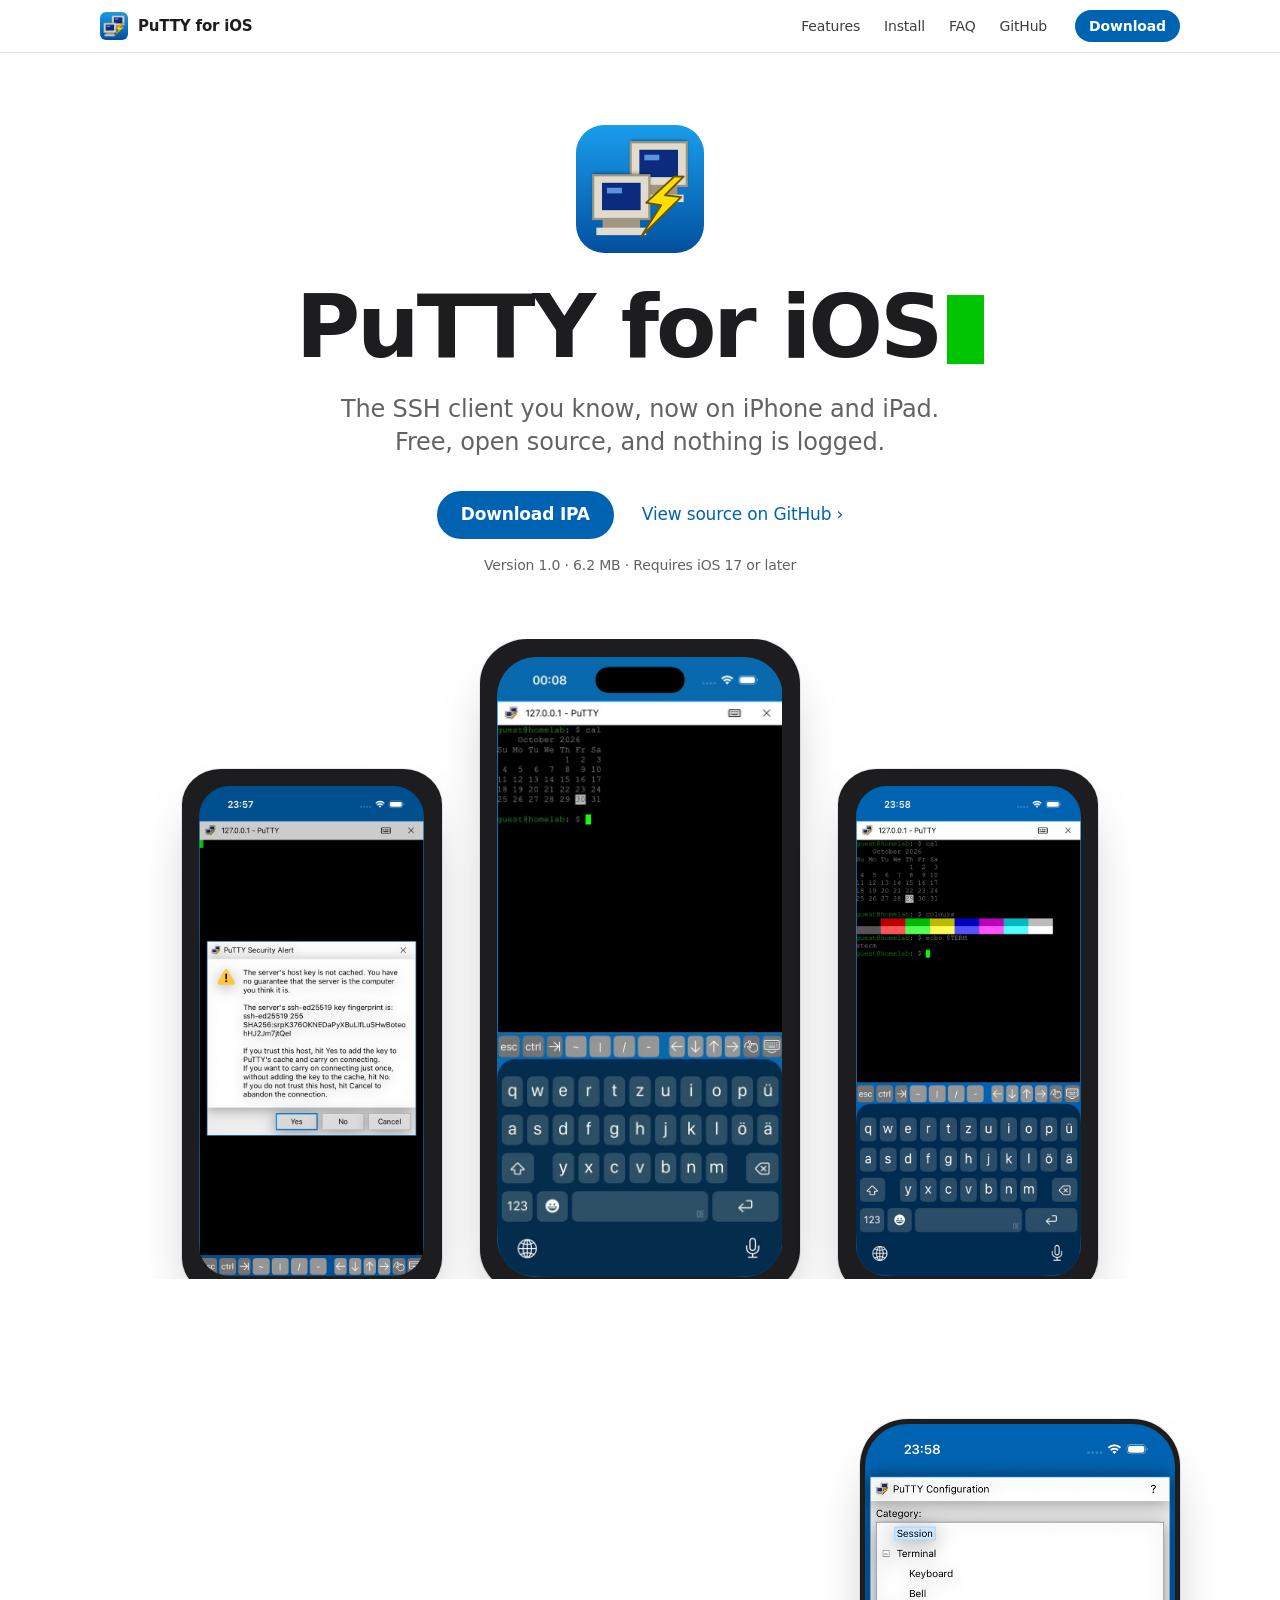
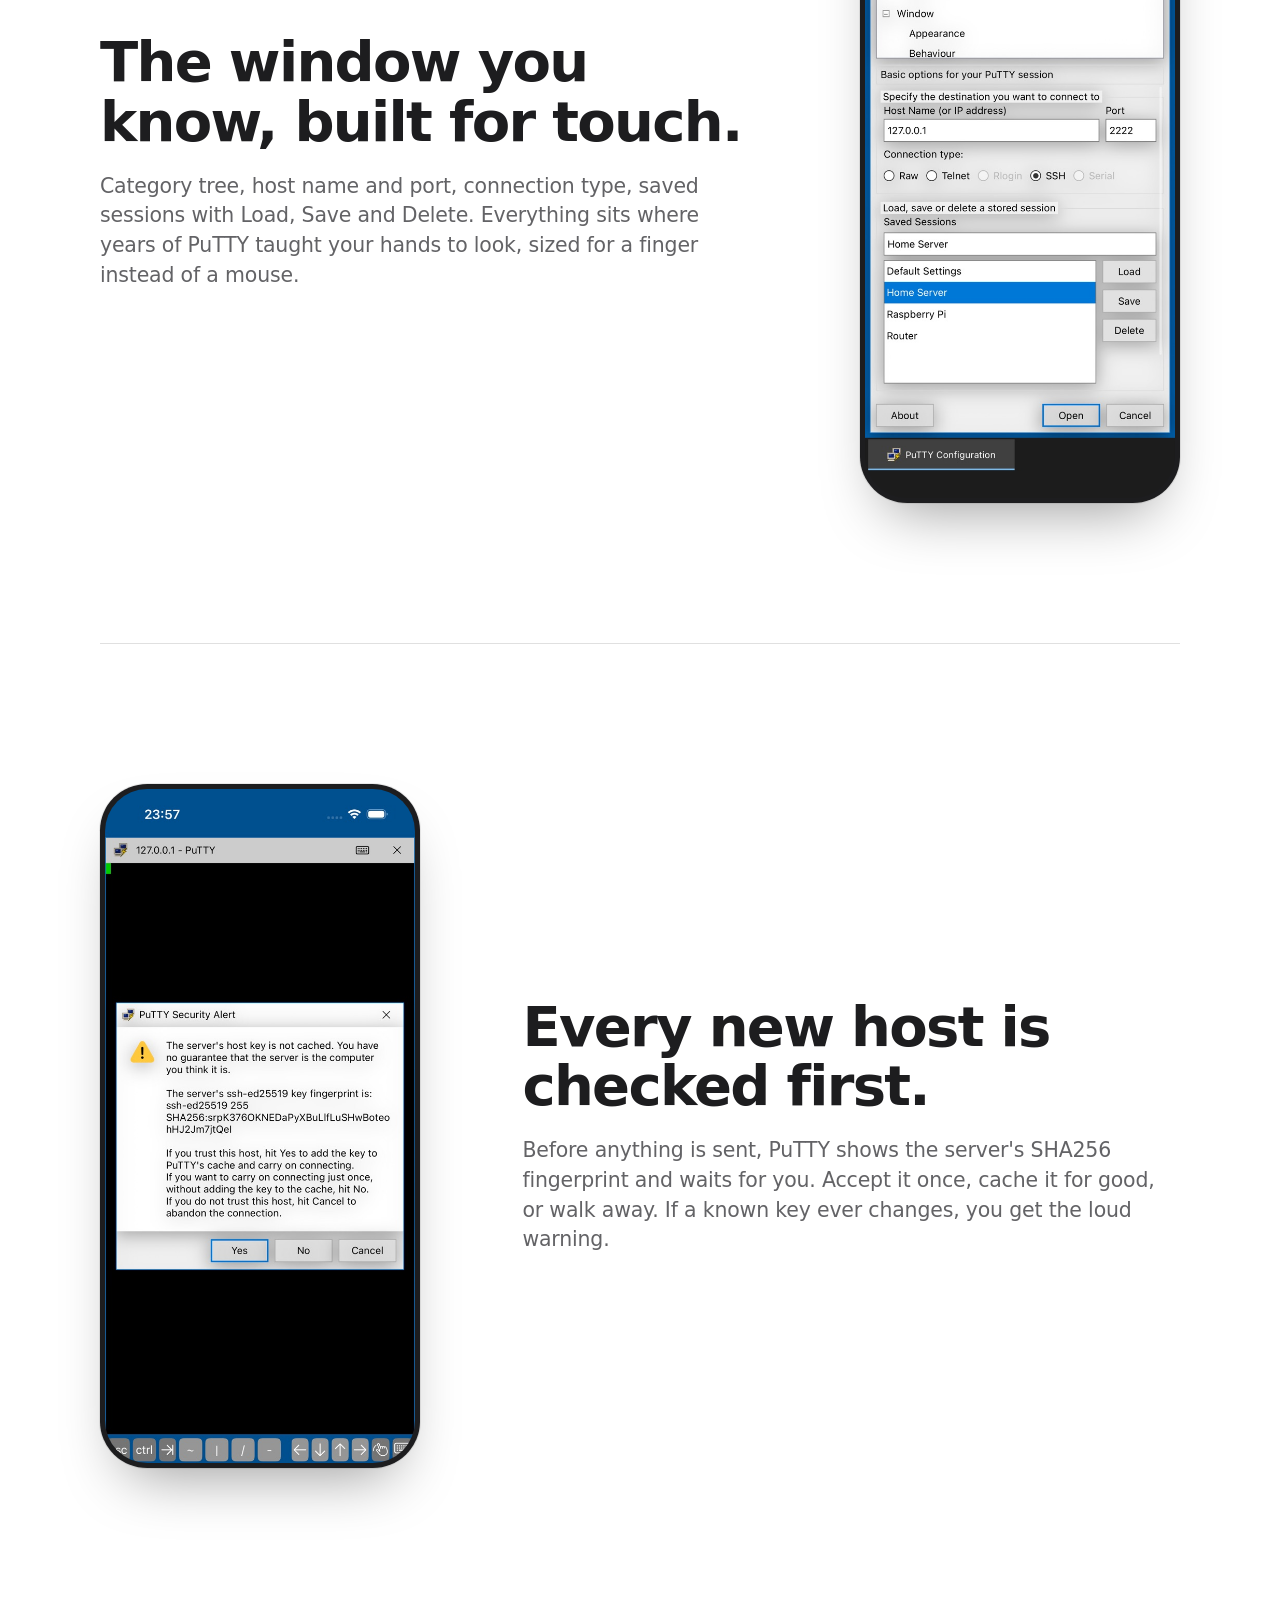
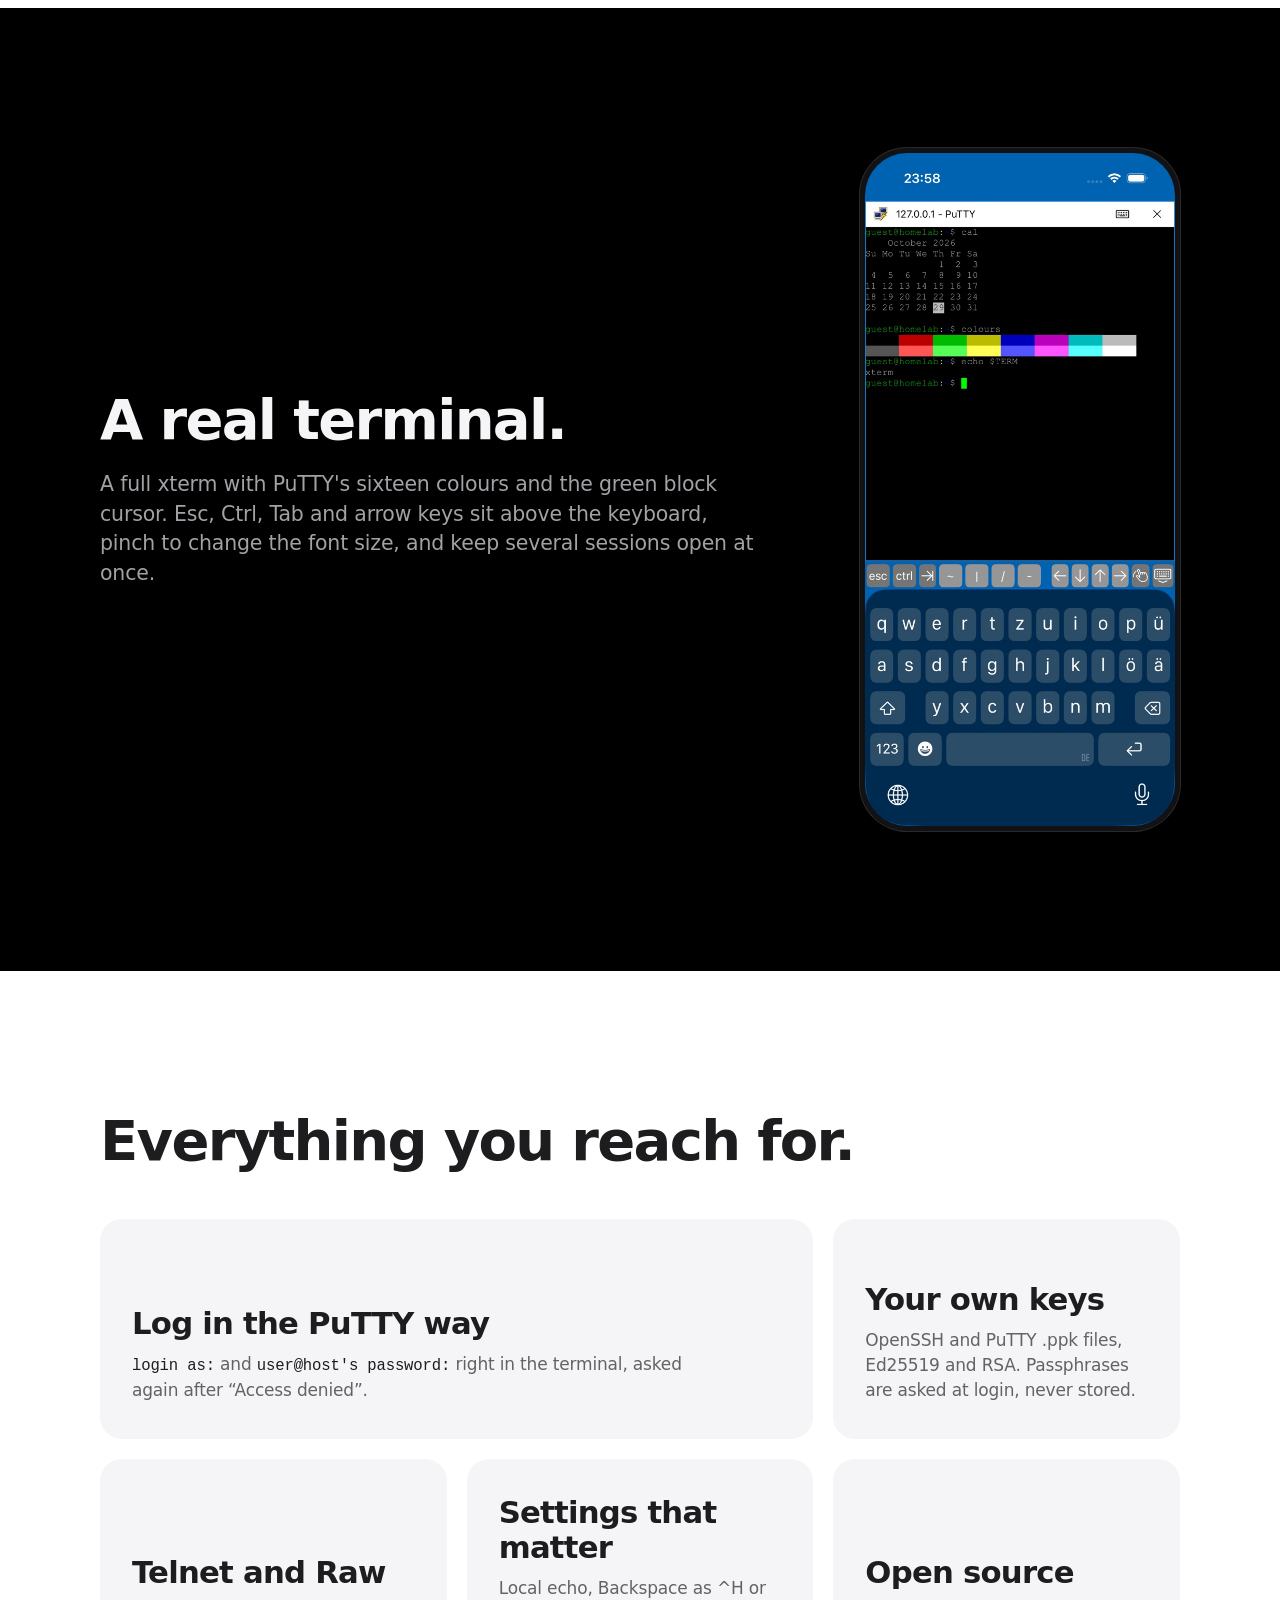
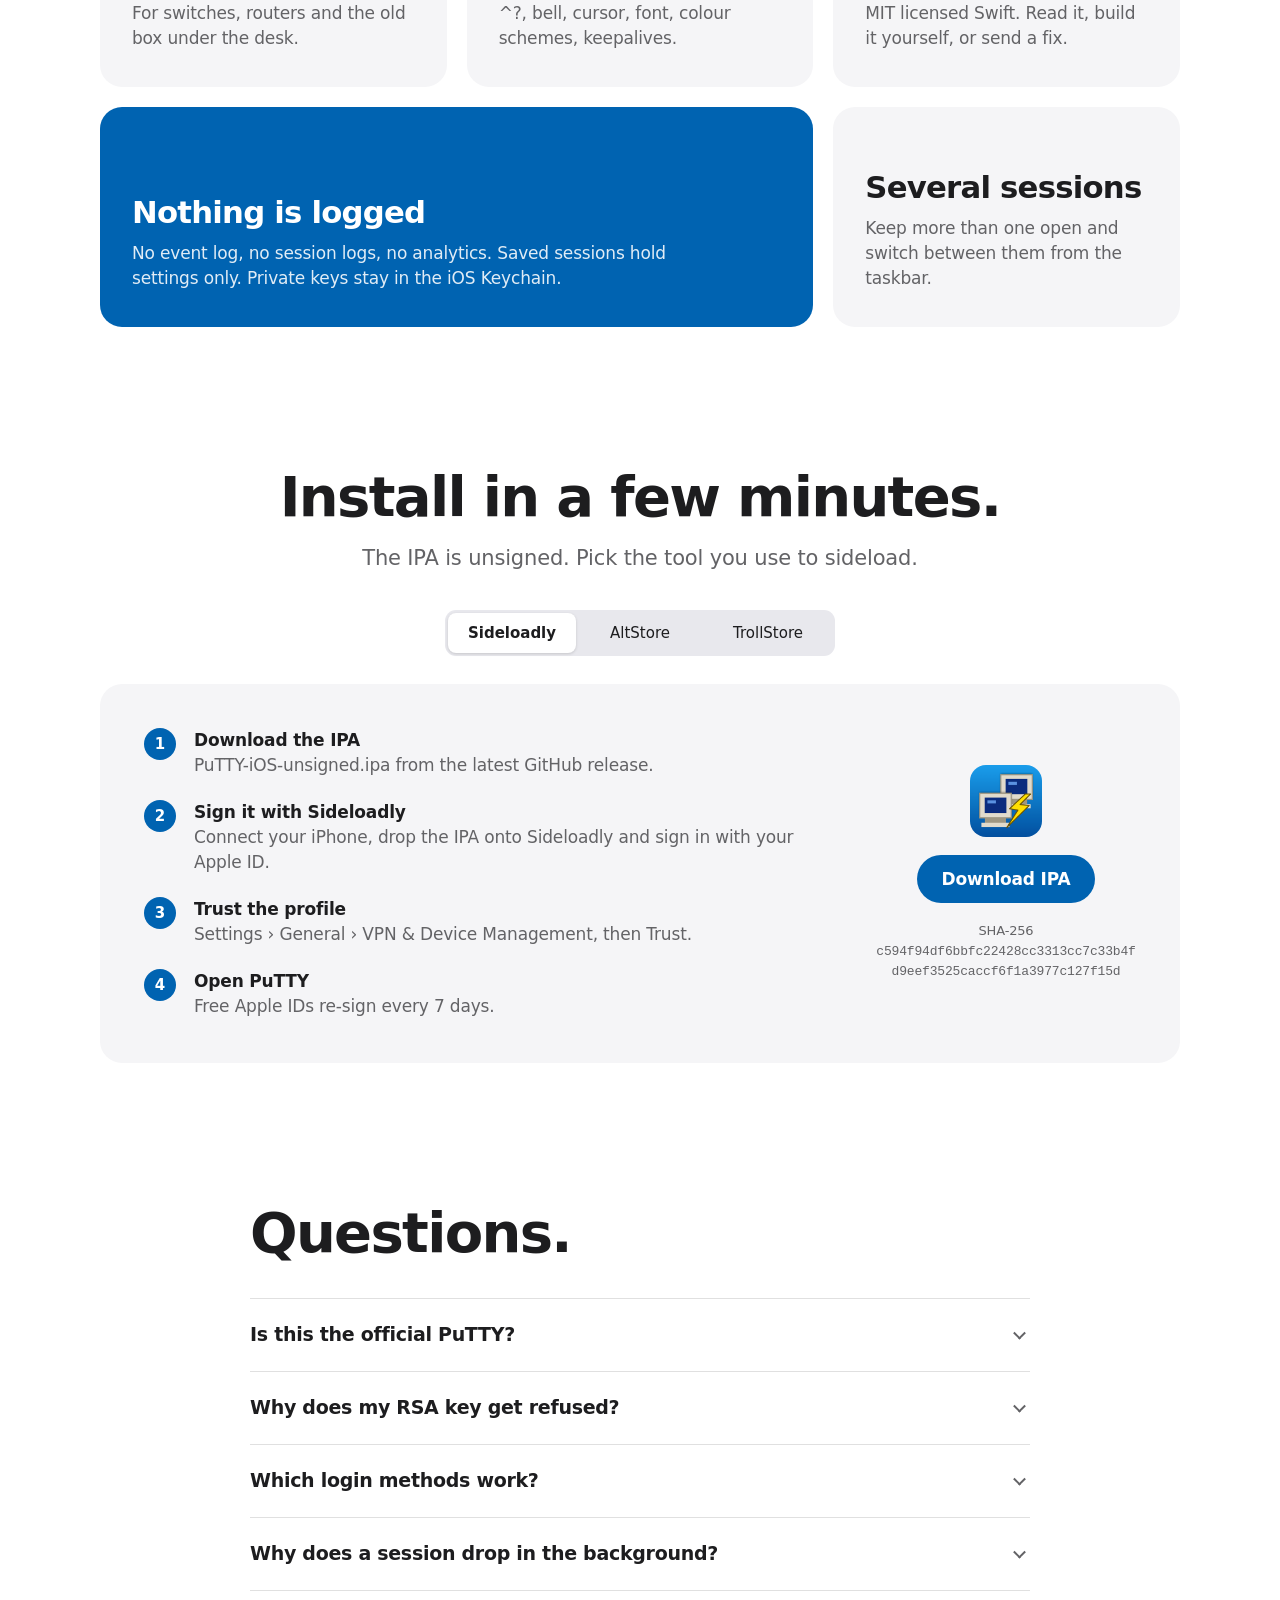
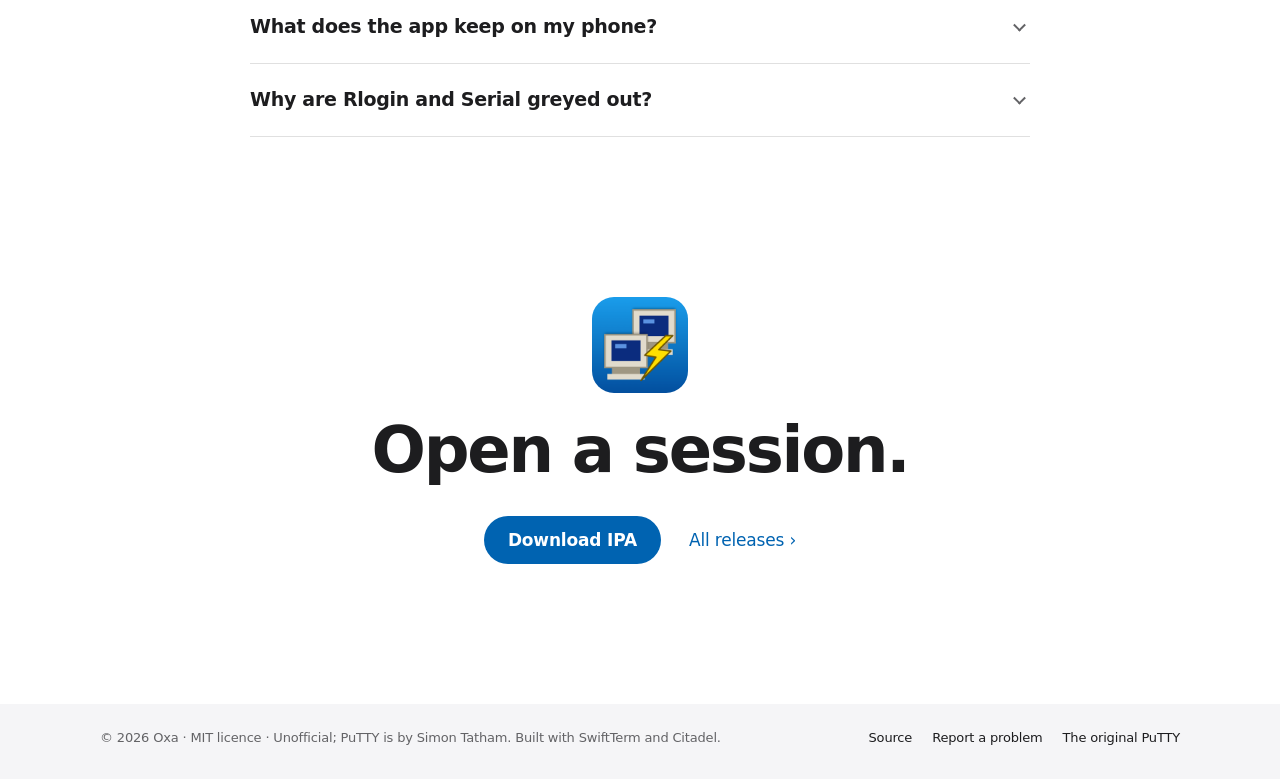
==== commit 31b7411e: "Redesign website and add a custom 404 page Neutral surfaces with one accent, system type, real iPhon" ====
--- a/website/index.html
+++ b/website/index.html
@@ -4,17 +4,14 @@
   <meta charset="utf-8">
   <meta name="viewport" content="width=device-width, initial-scale=1, viewport-fit=cover">
   <title>PuTTY for iOS: SSH, Telnet and Raw for iPhone and iPad</title>
-  <meta name="description" content="A free, open-source SSH, Telnet and Raw client for iPhone and iPad that keeps PuTTY's grey configuration window. Download the unsigned IPA.">
-  <meta name="theme-color" content="#FFD800" media="(prefers-color-scheme: light)">
-  <meta name="theme-color" content="#111315" media="(prefers-color-scheme: dark)">
+  <meta name="description" content="A free, open-source SSH, Telnet and Raw client for iPhone and iPad with PuTTY's configuration window, security alerts and login flow. Download the unsigned IPA.">
+  <meta name="theme-color" content="#ffffff" media="(prefers-color-scheme: light)">
+  <meta name="theme-color" content="#000000" media="(prefers-color-scheme: dark)">
   <meta property="og:title" content="PuTTY for iOS">
-  <meta property="og:description" content="PuTTY's configuration window, security alerts and login flow on iPhone and iPad. Free and open source.">
-  <meta property="og:image" content="assets/config.jpg">
+  <meta property="og:description" content="The SSH client you know, on iPhone and iPad. Free and open source.">
+  <meta property="og:image" content="https://putty-ios.vercel.app/assets/config.jpg">
   <link rel="icon" href="assets/icon.png" type="image/png">
   <link rel="apple-touch-icon" href="assets/apple-touch-icon.png">
-  <link rel="preconnect" href="https://api.fontshare.com">
-  <link rel="preconnect" href="https://cdn.fontshare.com" crossorigin>
-  <link href="https://api.fontshare.com/v2/css?f[]=general-sans@400,500,700&display=swap" rel="stylesheet">
   <link rel="stylesheet" href="style.css">
   <script>document.documentElement.classList.add('js')</script>
 </head>
@@ -22,253 +19,180 @@
   <a class="skip" href="#main">Skip to content</a>
 
   <header class="nav">
-    <a class="wordmark" href="#top" aria-label="PuTTY for iOS, back to top">
-      <img src="assets/icon.png" width="32" height="32" alt="">
-      <span>PuTTY for iOS</span>
-    </a>
-    <nav aria-label="Sections">
-      <a class="link" href="#screens">Screens</a>
-      <a class="link" href="#features">Features</a>
-      <a class="link" href="#install">Install</a>
-      <a class="link" href="#questions">Questions</a>
-    </nav>
-    <a class="button button-small" href="https://github.com/Oxapayy/putty-ios/releases/latest/download/PuTTY-iOS-unsigned.ipa">Download</a>
+    <div class="nav-inner">
+      <a class="nav-brand" href="#top"><img src="assets/icon.png" width="28" height="28" alt=""><span>PuTTY for iOS</span></a>
+      <nav aria-label="Sections">
+        <a href="#features">Features</a>
+        <a href="#install">Install</a>
+        <a href="#faq">FAQ</a>
+        <a href="https://github.com/Oxapayy/putty-ios">GitHub</a>
+      </nav>
+      <a class="btn btn-small" href="https://github.com/Oxapayy/putty-ios/releases/latest/download/PuTTY-iOS-unsigned.ipa">Download</a>
+    </div>
   </header>
 
   <main id="main">
-    <!-- Hero: the PuTTY Configuration window, rebuilt as the download control -->
     <section class="hero" id="top">
-      <div class="hero-copy">
-        <h1 data-reveal>PuTTY, now on your iPhone.</h1>
-        <p class="lead" data-reveal>A free, open-source SSH, Telnet and Raw client that keeps the grey configuration window you know and fits it to a touch screen.</p>
-        <div class="hero-actions" data-reveal>
-          <a class="button" href="https://github.com/Oxapayy/putty-ios/releases/latest/download/PuTTY-iOS-unsigned.ipa">Download the IPA</a>
-          <a class="link" href="https://github.com/Oxapayy/putty-ios">Read the source on GitHub</a>
+      <img class="hero-icon reveal" src="assets/icon.png" width="128" height="128" alt="PuTTY for iOS app icon">
+      <h1 class="reveal">PuTTY for iOS<span class="cursor" aria-hidden="true"></span></h1>
+      <p class="hero-sub reveal">The SSH client you know, now on iPhone and iPad. <br>Free, open source, and nothing is logged.</p>
+      <div class="hero-actions reveal">
+        <a class="btn" href="https://github.com/Oxapayy/putty-ios/releases/latest/download/PuTTY-iOS-unsigned.ipa">Download IPA</a>
+        <a class="link-more" href="https://github.com/Oxapayy/putty-ios">View source on GitHub</a>
+      </div>
+      <p class="hero-meta reveal">Version 1.0 · 6.2 MB · Requires iOS 17 or later</p>
+
+      <div class="phones">
+        <figure class="phone phone-side reveal">
+          <img src="assets/security-alert.jpg" width="598" height="1300" alt="The PuTTY Security Alert asking whether to trust a new host key">
+        </figure>
+        <figure class="phone phone-main reveal">
+          <video src="assets/demo.mp4" poster="assets/demo-poster.jpg" width="590" height="1282" muted loop playsinline autoplay preload="metadata"
+                 aria-label="Screen recording: entering a host, accepting the security alert, then running commands in the terminal"></video>
+        </figure>
+        <figure class="phone phone-side reveal">
+          <img src="assets/terminal.jpg" width="598" height="1300" alt="A terminal session with a calendar and PuTTY's sixteen colours">
+        </figure>
+      </div>
+    </section>
+
+    <section class="story" id="features">
+      <div class="story-text reveal">
+        <h2>The window you know, built for touch.</h2>
+        <p>Category tree, host name and port, connection type, saved sessions with Load, Save and Delete. Everything sits where years of PuTTY taught your hands to look, sized for a finger instead of a mouse.</p>
+      </div>
+      <figure class="phone phone-story reveal">
+        <img src="assets/config.jpg" width="598" height="1300" alt="" loading="lazy">
+      </figure>
+    </section>
+
+    <section class="story story-flip">
+      <div class="story-text reveal">
+        <h2>Every new host is checked first.</h2>
+        <p>Before anything is sent, PuTTY shows the server's SHA256 fingerprint and waits for you. Accept it once, cache it for good, or walk away. If a known key ever changes, you get the loud warning.</p>
+      </div>
+      <figure class="phone phone-story reveal">
+        <img src="assets/security-alert.jpg" width="598" height="1300" alt="The PuTTY Security Alert with an ssh-ed25519 fingerprint and Yes, No and Cancel buttons" loading="lazy">
+      </figure>
+    </section>
+
+    <section class="terminal-band">
+      <div class="story story-dark">
+        <div class="story-text reveal">
+          <h2>A real terminal.</h2>
+          <p>A full xterm with PuTTY's sixteen colours and the green block cursor. Esc, Ctrl, Tab and arrow keys sit above the keyboard, pinch to change the font size, and keep several sessions open at once.</p>
         </div>
-        <p class="note" data-reveal>Version 1.0 · 6.2 MB · iOS 17 or later · unsigned, for sideloading</p>
-      </div>
-
-      <div class="stage">
-        <div class="win" data-ui role="group" aria-labelledby="win-title">
-          <div class="win-title">
-            <img src="assets/icon.png" width="16" height="16" alt="">
-            <span id="win-title">PuTTY Configuration</span>
-            <span class="win-help" aria-hidden="true">?</span>
-          </div>
-          <div class="win-body">
-            <div class="win-tree" aria-hidden="true">
-              <span class="win-label">Category:</span>
-              <ul>
-                <li class="is-selected">Session</li>
-                <li class="has-kids">Terminal</li>
-                <li class="kid">Keyboard</li>
-                <li class="kid">Bell</li>
-                <li class="has-kids">Window</li>
-                <li class="kid">Colours</li>
-                <li class="has-kids">Connection</li>
-                <li class="kid">SSH</li>
-                <li class="kid">Auth</li>
-              </ul>
-            </div>
-            <div class="win-panel">
-              <p class="win-header">Basic options for your PuTTY session</p>
-              <fieldset class="win-group">
-                <legend>Specify the download you want to install</legend>
-                <div class="win-row">
-                  <label class="win-field">
-                    <span>Host Name (or IP address)</span>
-                    <input type="text" value="github.com/Oxapayy/putty-ios" readonly>
-                  </label>
-                  <label class="win-field win-port">
-                    <span>Port</span>
-                    <input type="text" value="443" readonly>
-                  </label>
-                </div>
-                <span class="win-label">Install with:</span>
-                <div class="win-radios" role="radiogroup" aria-label="Install with">
-                  <label><input type="radio" name="method" value="sideloadly" checked> Sideloadly</label>
-                  <label><input type="radio" name="method" value="altstore"> AltStore</label>
-                  <label><input type="radio" name="method" value="trollstore"> TrollStore</label>
-                </div>
-                <p class="win-hint" id="method-hint" aria-live="polite">Signs the IPA with your Apple ID from a Mac or PC. Free accounts re-sign every 7 days.</p>
-              </fieldset>
-              <div class="win-buttons">
-                <a class="win-button" href="https://github.com/Oxapayy/putty-ios">About</a>
-                <a class="win-button is-default" href="https://github.com/Oxapayy/putty-ios/releases/latest/download/PuTTY-iOS-unsigned.ipa">Open</a>
-              </div>
-            </div>
-          </div>
+        <figure class="phone phone-story reveal">
+          <img src="assets/terminal.jpg" width="598" height="1300" alt="" loading="lazy">
+        </figure>
+      </div>
+    </section>
+
+    <section class="grid-section">
+      <h2 class="section-title reveal">Everything you reach for.</h2>
+      <div class="tiles">
+        <article class="tile tile-wide reveal">
+          <h3>Log in the PuTTY way</h3>
+          <p><span class="code">login as:</span> and <span class="code">user@host's password:</span> right in the terminal, asked again after “Access denied”.</p>
+        </article>
+        <article class="tile reveal">
+          <h3>Your own keys</h3>
+          <p>OpenSSH and PuTTY .ppk files, Ed25519 and RSA. Passphrases are asked at login, never stored.</p>
+        </article>
+        <article class="tile reveal">
+          <h3>Telnet and Raw</h3>
+          <p>For switches, routers and the old box under the desk.</p>
+        </article>
+        <article class="tile reveal">
+          <h3>Settings that matter</h3>
+          <p>Local echo, Backspace as ^H or ^?, bell, cursor, font, colour schemes, keepalives.</p>
+        </article>
+        <article class="tile reveal">
+          <h3>Open source</h3>
+          <p>MIT licensed Swift. Read it, build it yourself, or send a fix.</p>
+        </article>
+        <article class="tile tile-wide tile-accent reveal">
+          <h3>Nothing is logged</h3>
+          <p>No event log, no session logs, no analytics. Saved sessions hold settings only. Private keys stay in the iOS Keychain.</p>
+        </article>
+        <article class="tile reveal">
+          <h3>Several sessions</h3>
+          <p>Keep more than one open and switch between them from the taskbar.</p>
+        </article>
+      </div>
+    </section>
+
+    <section class="install" id="install">
+      <h2 class="section-title reveal">Install in a few minutes.</h2>
+      <p class="section-sub reveal">The IPA is unsigned. Pick the tool you use to sideload.</p>
+      <div class="segmented reveal" role="tablist" aria-label="Install method">
+        <button role="tab" aria-selected="true" aria-controls="steps" data-method="sideloadly">Sideloadly</button>
+        <button role="tab" aria-selected="false" aria-controls="steps" data-method="altstore" tabindex="-1">AltStore</button>
+        <button role="tab" aria-selected="false" aria-controls="steps" data-method="trollstore" tabindex="-1">TrollStore</button>
+      </div>
+      <div class="install-card reveal" id="steps" role="tabpanel">
+        <ol class="steps" id="step-list">
+          <li><strong>Download the IPA</strong><span>PuTTY-iOS-unsigned.ipa from the latest GitHub release.</span></li>
+          <li><strong>Sign it with Sideloadly</strong><span>Connect your iPhone, drop the IPA onto Sideloadly and sign in with your Apple ID.</span></li>
+          <li><strong>Trust the profile</strong><span>Settings › General › VPN &amp; Device Management, then Trust.</span></li>
+          <li><strong>Open PuTTY</strong><span>Free Apple IDs re-sign every 7 days.</span></li>
+        </ol>
+        <div class="install-side">
+          <img src="assets/icon.png" width="72" height="72" alt="">
+          <a class="btn" href="https://github.com/Oxapayy/putty-ios/releases/latest/download/PuTTY-iOS-unsigned.ipa">Download IPA</a>
+          <p class="checksum">SHA-256<br><span>c594f94df6bbfc22428cc3313cc7c33b4fd9eef3525caccf6f1a3977c127f15d</span></p>
         </div>
       </div>
     </section>
 
-    <!-- Showcase: real screenshots on the bolt -->
-    <section class="showcase" id="screens" aria-labelledby="screens-title">
-      <div class="showcase-object">
-        <svg class="bolt bolt-giant" viewBox="0 0 70 100" aria-hidden="true"><polygon points="53,2 8,44 32,48 0,98 64,35 38,32 68,2"/></svg>
-        <figure class="shutter" data-shutter>
-          <video id="clip" src="assets/demo.mp4" poster="assets/demo-poster.jpg" width="590" height="1282" muted loop playsinline autoplay preload="metadata" aria-label="Screen recording: entering a host, accepting the PuTTY Security Alert, then running cal in the terminal"></video>
-          <img id="shot" src="assets/config.jpg" width="598" height="1300" alt="" hidden>
-        </figure>
-      </div>
-      <div class="showcase-list">
-        <h2 id="screens-title">See it running</h2>
-        <div class="shot-picker" role="tablist" aria-label="Screens">
-          <button role="tab" aria-selected="true" data-shot="clip" data-colour="blue">In use</button>
-          <button role="tab" aria-selected="false" data-shot="config" data-colour="ink">Configuration</button>
-          <button role="tab" aria-selected="false" data-shot="security-alert" data-colour="blue">Security alert</button>
-          <button role="tab" aria-selected="false" data-shot="terminal" data-colour="white">Terminal</button>
-        </div>
-        <p class="shot-fact" id="shot-fact" aria-live="polite">Fifteen seconds, unedited apart from two cuts: a host, the security alert, and a shell.</p>
-      </div>
-    </section>
-
-    <!-- Band: the terminal waiting -->
-    <div class="band" data-ui aria-hidden="true">
-      <span class="band-line">login as: <span class="cursor"></span></span>
-    </div>
-
-    <!-- Features: sentences with PuTTY checkboxes -->
-    <section class="features" id="features" aria-labelledby="features-title">
-      <h2 id="features-title" class="section-title">What works</h2>
-      <div class="feature" data-tone="yellow">
-        <label class="check" data-ui><input type="checkbox" checked aria-describedby="f1"><span class="sr">Show detail</span></label>
-        <div class="feature-text">
-          <h3>Log in the way PuTTY taught you.</h3>
-          <p class="feature-more" id="f1"><code>login as:</code>, then <code>user@host's password:</code>, typed into the terminal and asked again after “Access denied”.</p>
-        </div>
-      </div>
-      <div class="feature" data-tone="blue">
-        <label class="check" data-ui><input type="checkbox" checked aria-describedby="f2"><span class="sr">Show detail</span></label>
-        <div class="feature-text">
-          <h3>Check every host key before trusting it.</h3>
-          <p class="feature-more" id="f2">A SHA256 fingerprint for every new server, a host key cache, and a loud warning if a key ever changes.</p>
-        </div>
-      </div>
-      <div class="feature" data-tone="white">
-        <label class="check" data-ui><input type="checkbox" aria-describedby="f3"><span class="sr">Show detail</span></label>
-        <div class="feature-text">
-          <h3>Sign in with the keys you already have.</h3>
-          <p class="feature-more" id="f3">OpenSSH and PuTTY .ppk files, Ed25519 and RSA. Passphrases are asked at login and never stored.</p>
-        </div>
-      </div>
-      <div class="feature" data-tone="black">
-        <label class="check" data-ui><input type="checkbox" aria-describedby="f4"><span class="sr">Show detail</span></label>
-        <div class="feature-text">
-          <h3>Keep Telnet and Raw for the old boxes.</h3>
-          <p class="feature-more" id="f4">Telnet with window size and terminal type negotiation, and plain TCP for serial servers and switches.</p>
-        </div>
-      </div>
-      <div class="feature" data-tone="yellow">
-        <label class="check" data-ui><input type="checkbox" aria-describedby="f5"><span class="sr">Show detail</span></label>
-        <div class="feature-text">
-          <h3>Leave no trace on the phone.</h3>
-          <p class="feature-more" id="f5">No event log, no session logs, no analytics. Saved sessions hold settings, never passwords.</p>
-        </div>
-      </div>
-    </section>
-
-    <!-- Install: drag through the four stages -->
-    <section class="install" id="install" aria-labelledby="install-title">
-      <div class="install-fields">
-        <div class="install-clause">
-          <h2 id="install-title" class="sr">Install in four steps</h2>
-          <p class="clause" id="clause" aria-live="polite">Download the unsigned IPA.</p>
-          <p class="clause-detail" id="clause-detail">One file from the GitHub release, built straight from the source you can read.</p>
-        </div>
-        <div class="install-fragment" data-ui>
-          <div class="frag is-active" data-stage="0">
-            <div class="file">
-              <img src="assets/icon.png" width="56" height="56" alt="">
-              <div>
-                <p class="file-name">PuTTY-iOS-unsigned.ipa</p>
-                <p class="file-meta">6.2 MB · version 1.0 · iOS 17+</p>
-                <p class="file-meta">SHA-256 c594f94d…7c127f15d</p>
-              </div>
-            </div>
-            <a class="win-button is-default" href="https://github.com/Oxapayy/putty-ios/releases/latest/download/PuTTY-iOS-unsigned.ipa">Download</a>
-          </div>
-          <div class="frag" data-stage="1">
-            <ol class="steps" id="sign-steps"></ol>
-          </div>
-          <div class="frag" data-stage="2">
-            <div class="ios-list">
-              <p class="ios-path">Settings › General › VPN &amp; Device Management</p>
-              <p class="ios-row">Developer App <span>your Apple ID</span></p>
-              <p class="ios-row ios-action">Trust “your Apple ID”</p>
-              <p class="ios-foot">TrollStore installs skip this step.</p>
-            </div>
-          </div>
-          <div class="frag frag-term" data-stage="3">
-            <p class="term-title"><img src="assets/icon.png" width="16" height="16" alt=""> 192.168.1.40 - PuTTY</p>
-            <pre class="term">login as: pi
-pi@192.168.1.40's password:
-pi@raspberrypi:~ $ <span class="cursor"></span></pre>
-          </div>
-        </div>
-      </div>
-      <div class="install-slider">
-        <div class="range-wrap"><input type="range" id="stage" min="0" max="3" step="1" value="0" aria-label="Install step" aria-valuetext="Download"></div>
-        <div class="stage-names" aria-hidden="true">
-          <span class="is-current">Download</span><span>Sign</span><span>Trust</span><span>Connect</span>
-        </div>
-      </div>
-    </section>
-
-    <!-- Questions: index cards -->
-    <section class="faq" id="questions" aria-labelledby="faq-title">
-      <h2 id="faq-title" class="section-title">Before you install</h2>
-      <div class="cards">
-        <div class="card is-open" data-tone="blue">
-          <button class="card-head" aria-expanded="true" aria-controls="a1" id="q1" style="--i:0"><span class="tab">Official?</span><span class="q">Is this the official PuTTY?</span></button>
-          <div class="card-body" id="a1" role="region" aria-labelledby="q1"><p>No. It is an independent, unofficial app modelled on PuTTY by Simon Tatham. The code is new Swift, released under the MIT licence.</p></div>
-        </div>
-        <div class="card" data-tone="black">
-          <button class="card-head" aria-expanded="false" aria-controls="a2" id="q2" style="--i:1"><span class="tab">Keys</span><span class="q">Why does my RSA key get refused?</span></button>
-          <div class="card-body" id="a2" role="region" aria-labelledby="q2" hidden><p>RSA user keys are signed with SHA-1, which OpenSSH 8.8 and later reject by default. Use an Ed25519 key. RSA host keys and password logins are not affected.</p></div>
-        </div>
-        <div class="card" data-tone="white">
-          <button class="card-head" aria-expanded="false" aria-controls="a3" id="q3" style="--i:2"><span class="tab">Login</span><span class="q">Which login methods work?</span></button>
-          <div class="card-body" id="a3" role="region" aria-labelledby="q3" hidden><p>Password and public key. Keyboard-interactive is not supported, so a server that offers only that method will not accept a password.</p></div>
-        </div>
-        <div class="card" data-tone="blue">
-          <button class="card-head" aria-expanded="false" aria-controls="a4" id="q4" style="--i:3"><span class="tab">Background</span><span class="q">Why does a session drop in the background?</span></button>
-          <div class="card-body" id="a4" role="region" aria-labelledby="q4" hidden><p>iOS suspends apps it cannot see. A connection survives a short switch of about 30 seconds; after that iOS closes it, and Restart Session brings it back.</p></div>
-        </div>
-        <div class="card" data-tone="black">
-          <button class="card-head" aria-expanded="false" aria-controls="a5" id="q5" style="--i:4"><span class="tab">Privacy</span><span class="q">What does the app keep?</span></button>
-          <div class="card-body" id="a5" role="region" aria-labelledby="q5" hidden><p>Your saved sessions and cached host keys. Private keys sit in the iOS Keychain. Passwords, passphrases and everything you type are never written down.</p></div>
-        </div>
-        <div class="card" data-tone="white">
-          <button class="card-head" aria-expanded="false" aria-controls="a6" id="q6" style="--i:5"><span class="tab">Missing</span><span class="q">What is greyed out, and why?</span></button>
-          <div class="card-body" id="a6" role="region" aria-labelledby="q6" hidden><p>Rlogin and Serial. iOS gives apps neither the privileged ports Rlogin needs nor serial lines. Encrypted .ppk version 3 keys are not read yet; version 2 keys are.</p></div>
-        </div>
+    <section class="faq" id="faq">
+      <h2 class="section-title reveal">Questions.</h2>
+      <div class="faq-list reveal">
+        <details>
+          <summary>Is this the official PuTTY?</summary>
+          <p>No. It is an independent, unofficial app modelled on PuTTY by Simon Tatham. The code is new Swift, released under the MIT licence.</p>
+        </details>
+        <details>
+          <summary>Why does my RSA key get refused?</summary>
+          <p>RSA user keys are signed with SHA-1, which OpenSSH 8.8 and later reject by default. Use an Ed25519 key. RSA host keys and password logins are not affected.</p>
+        </details>
+        <details>
+          <summary>Which login methods work?</summary>
+          <p>Password and public key. Keyboard-interactive is not supported, so a server that offers only that method will not accept a password.</p>
+        </details>
+        <details>
+          <summary>Why does a session drop in the background?</summary>
+          <p>iOS suspends apps it cannot see. A connection survives a short switch of about 30 seconds; after that iOS closes it, and Restart Session brings it back.</p>
+        </details>
+        <details>
+          <summary>What does the app keep on my phone?</summary>
+          <p>Your saved sessions and cached host keys. Private keys sit in the iOS Keychain. Passwords, passphrases and everything you type are never written down.</p>
+        </details>
+        <details>
+          <summary>Why are Rlogin and Serial greyed out?</summary>
+          <p>iOS gives apps neither the privileged ports Rlogin needs nor serial lines. Encrypted .ppk version 3 keys are not read yet; version 2 keys are.</p>
+        </details>
+      </div>
+    </section>
+
+    <section class="closer">
+      <img class="reveal" src="assets/icon.png" width="96" height="96" alt="">
+      <h2 class="reveal">Open a session.</h2>
+      <div class="hero-actions reveal">
+        <a class="btn" href="https://github.com/Oxapayy/putty-ios/releases/latest/download/PuTTY-iOS-unsigned.ipa">Download IPA</a>
+        <a class="link-more" href="https://github.com/Oxapayy/putty-ios/releases">All releases</a>
       </div>
     </section>
   </main>
 
   <footer class="footer">
-    <div class="blocks" aria-label="PuTTY">
-      <span style="--h:100%">P</span><span style="--h:72%">u</span><span style="--h:88%">T</span><span style="--h:64%">T</span><span style="--h:94%">Y</span>
-      <svg class="blocks-bolt" viewBox="0 0 70 100" aria-hidden="true"><polygon points="53,2 8,44 32,48 0,98 64,35 38,32 68,2"/></svg>
-    </div>
-    <div class="footer-links">
-      <ul>
-        <li><a class="link" href="https://github.com/Oxapayy/putty-ios/releases/latest/download/PuTTY-iOS-unsigned.ipa">Download the IPA</a></li>
-        <li><a class="link" href="https://github.com/Oxapayy/putty-ios/releases">All releases</a></li>
-      </ul>
-      <ul>
-        <li><a class="link" href="https://github.com/Oxapayy/putty-ios">Source code</a></li>
-        <li><a class="link" href="https://github.com/Oxapayy/putty-ios/issues">Report a problem</a></li>
-      </ul>
-      <ul>
-        <li><a class="link" href="https://github.com/Oxapayy/putty-ios/blob/main/LICENSE">MIT licence</a></li>
-        <li><a class="link" href="https://www.chiark.greenend.org.uk/~sgtatham/putty/">The original PuTTY</a></li>
-      </ul>
-    </div>
-    <div class="footer-last">
-      <p>© 2026 Oxa. Unofficial; PuTTY is by Simon Tatham. Built with SwiftTerm and Citadel.</p>
-      <a class="button button-small" href="https://github.com/Oxapayy/putty-ios/releases/latest/download/PuTTY-iOS-unsigned.ipa">Download</a>
+    <div class="footer-inner">
+      <p>© 2026 Oxa · MIT licence · Unofficial; PuTTY is by Simon Tatham. Built with SwiftTerm and Citadel.</p>
+      <nav aria-label="Footer">
+        <a href="https://github.com/Oxapayy/putty-ios">Source</a>
+        <a href="https://github.com/Oxapayy/putty-ios/issues">Report a problem</a>
+        <a href="https://www.chiark.greenend.org.uk/~sgtatham/putty/">The original PuTTY</a>
+      </nav>
     </div>
   </footer>
 
--- a/website/style.css
+++ b/website/style.css
@@ -1,401 +1,256 @@
-/* PuTTY for iOS. Palette from PuTTY itself: the icon's bolt, the Windows desktop, the terminal. */
+/* PuTTY for iOS. Neutral surfaces, one accent (the Windows blue behind PuTTY), the product up front.
+   Contrast: ink #1d1d1f on #fff 16.8:1 · ink-2 #636366 on #f5f5f7 5.4:1 · white on accent #0063b1 6.3:1
+   Dark: ink #f5f5f7 on #000 19.3:1 · ink-2 #a1a1a6 on #1c1c1e 6.6:1 · link #6cb4ff on #000 9.1:1 */
 :root {
-  --bg: #ffd800;            /* the bolt */
-  --surface: #ffe34d;
-  --ink: #0b0f14;
-  --muted: #4a3a00;
-  --accent: #0b0f14;
-  --accent-ink: #ffd800;
-  --accent-strong: #263040;
-  --paper: #ffffff;         /* field 1 */
-  --paper-ink: #0b0f14;
-  --paper-muted: #4b5563;
-  --desk: #0063b1;          /* the Windows desktop behind PuTTY */
-  --desk-ink: #ffffff;
-  --term: #000000;          /* PuTTY's terminal */
-  --term-ink: #bbbbbb;
-  --cursor: #00ff00;
-  --dialog: #f0f0f0;
-
-  --m: clamp(16px, 2.8vw, 40px);
-  --gap: clamp(120px, 14vw, 200px);
-
-  --step-small: 0.9375rem;
-  --step-body: 1.0625rem;
-  --step-lead: clamp(1.25rem, 1.1rem + 0.5vw, 1.5rem);
-  --step-head: clamp(1.75rem, 1.2rem + 2.2vw, 3rem);
-  --step-display: clamp(3.25rem, 6.6vw, 7rem);
-
-  --ease-out: cubic-bezier(0.22, 1, 0.36, 1);
-  --ease-in-out: cubic-bezier(0.65, 0, 0.35, 1);
-  --ease-soft: cubic-bezier(0.25, 0.1, 0.25, 1);
-  --t-press: 120ms;
-  --t-hover: 180ms;
-
+  --bg: #ffffff;
+  --bg-2: #f5f5f7;
+  --bg-3: #e8e8ed;
+  --ink: #1d1d1f;
+  --ink-2: #636366;
+  --separator: rgba(0, 0, 0, 0.12);
+  --accent: #0063b1;
+  --accent-hover: #00528f;
+  --on-accent: #ffffff;
+  --link: #0063b1;
+  --cursor: #00c400;
+  --bezel: #1d1d1f;
+  --bezel-ring: rgba(0, 0, 0, 0.08);
+  --band: #000000;
+  --segment: #ffffff;
+
+  --font: -apple-system, BlinkMacSystemFont, "SF Pro Text", "SF Pro Display", "Helvetica Neue", "Segoe UI", system-ui, sans-serif;
+  --page: min(1080px, 100% - 48px);
+  --radius: 22px;
+  --ease: cubic-bezier(0.22, 1, 0.36, 1);
   color-scheme: light dark;
 }
 
 @media (prefers-color-scheme: dark) {
   :root {
-    --bg: #111315;
-    --surface: #1b1e22;
-    --ink: #f2f2f2;
-    --muted: #b4b4b4;
-    --accent: #ffd800;
-    --accent-ink: #0b0f14;
-    --accent-strong: #ffe34d;
-    --paper: #1b1e22;
-    --paper-ink: #f2f2f2;
-    --paper-muted: #b4b4b4;
+    --bg: #000000;
+    --bg-2: #1c1c1e;
+    --bg-3: #2c2c2e;
+    --ink: #f5f5f7;
+    --ink-2: #a1a1a6;
+    --separator: rgba(255, 255, 255, 0.16);
+    --link: #6cb4ff;
+    --cursor: #00ff00;
+    --bezel: #121214;
+    --bezel-ring: rgba(255, 255, 255, 0.16);
+    --band: #1c1c1e;
+    --segment: #636366;
   }
 }
 
 *, *::before, *::after { box-sizing: border-box; }
-html { -webkit-text-size-adjust: 100%; scroll-behavior: smooth; }
-@media (prefers-reduced-motion: reduce) { html { scroll-behavior: auto; } }
+html { -webkit-text-size-adjust: 100%; scroll-behavior: smooth; scroll-padding-top: 64px; }
 body {
   margin: 0;
   background: var(--bg);
   color: var(--ink);
-  font-family: "General Sans", system-ui, -apple-system, "Segoe UI", sans-serif;
-  font-size: var(--step-body);
-  line-height: 1.45;
-  overflow-x: hidden;
-}
-img, svg { display: block; max-width: 100%; }
-h1, h2, h3, p, ul, ol, figure { margin: 0; }
-ul, ol { padding: 0; list-style: none; }
-a { color: inherit; }
-:focus-visible { outline: 3px solid var(--desk); outline-offset: 3px; }
-::selection { background: var(--desk); color: #fff; }
-
-.sr { position: absolute; width: 1px; height: 1px; overflow: hidden; clip: rect(0 0 0 0); white-space: nowrap; }
-.skip { position: absolute; left: var(--m); top: -60px; background: var(--accent); color: var(--accent-ink); padding: 10px 16px; z-index: 10; }
+  font-family: var(--font);
+  font-size: 17px;
+  line-height: 1.47;
+  letter-spacing: -0.01em;
+  -webkit-font-smoothing: antialiased;
+}
+img, video { display: block; max-width: 100%; height: auto; }
+h1, h2, h3, p, ol, figure { margin: 0; }
+a { color: var(--link); text-decoration: none; }
+a:hover { text-decoration: underline; }
+:focus-visible { outline: 3px solid var(--link); outline-offset: 3px; border-radius: 6px; }
+
+.skip { position: absolute; left: 16px; top: -48px; background: var(--accent); color: var(--on-accent); padding: 8px 14px; border-radius: 8px; z-index: 20; }
 .skip:focus { top: 12px; }
 
 /* ---------- controls ---------- */
-.button {
+.btn {
   display: inline-flex; align-items: center; justify-content: center;
-  min-height: 52px; padding: 0 26px;
-  background: var(--accent); color: var(--accent-ink);
-  font-weight: 500; font-size: var(--step-body); text-decoration: none;
-  border-radius: 0;
-  clip-path: polygon(0 0, 100% 0, 100% 62%, calc(100% - 14px) 100%, 0 100%);
-  transition: transform var(--t-press) var(--ease-out), background-color var(--t-hover) ease;
-}
-.button-small { min-height: 44px; padding: 0 20px; font-size: var(--step-small); }
-.button:active { transform: scale(0.97); }
-.link {
-  text-decoration: underline; text-decoration-color: transparent;
-  text-underline-offset: 0.2em; text-decoration-thickness: 0.07em;
-  transition: text-decoration-color var(--t-hover) ease;
-}
-@media (hover: hover) and (pointer: fine) {
-  .button:hover { background-color: var(--accent-strong); }
-  .link:hover { text-decoration-color: currentColor; }
-}
+  min-height: 48px; padding: 0 24px; border-radius: 980px;
+  background: var(--accent); color: var(--on-accent);
+  font-size: 17px; font-weight: 600; letter-spacing: -0.01em;
+  transition: background-color 0.2s ease, transform 0.12s ease;
+}
+.btn:hover { background: var(--accent-hover); text-decoration: none; }
+.btn:active { transform: scale(0.97); }
+.btn-small { min-height: 32px; padding: 0 14px; font-size: 14px; }
+.link-more { font-size: 17px; font-weight: 500; }
+.link-more::after { content: " ›"; }
 
 /* ---------- navigation ---------- */
 .nav {
-  position: relative; z-index: 2;
-  display: flex; align-items: center; gap: 32px;
-  padding: 24px var(--m) 0;
-  font-size: var(--step-small);
-}
-.wordmark { display: flex; align-items: center; gap: 10px; font-weight: 700; font-size: var(--step-body); text-decoration: none; }
-.nav nav { display: flex; gap: 28px; margin-left: auto; }
-.nav nav a { text-decoration-color: transparent; font-weight: 500; }
+  position: sticky; top: 0; z-index: 10;
+  background: color-mix(in srgb, var(--bg) 82%, transparent);
+  -webkit-backdrop-filter: saturate(180%) blur(20px);
+  backdrop-filter: saturate(180%) blur(20px);
+  border-bottom: 1px solid var(--separator);
+}
+@media (prefers-reduced-transparency: reduce) { .nav { background: var(--bg); -webkit-backdrop-filter: none; backdrop-filter: none; } }
+.nav-inner { width: var(--page); margin: 0 auto; height: 52px; display: flex; align-items: center; gap: 28px; }
+.nav-brand { display: flex; align-items: center; gap: 10px; color: var(--ink); font-weight: 600; font-size: 15px; }
+.nav-brand:hover { text-decoration: none; }
+.nav-brand img { border-radius: 6px; }
+.nav nav { display: flex; gap: 24px; margin-left: auto; }
+.nav-inner > .btn-small { margin-left: auto; }
+.nav nav + .btn-small { margin-left: 0; }
+.nav nav a { color: var(--ink); font-size: 14px; opacity: 0.85; }
+.nav nav a:hover { opacity: 1; text-decoration: none; }
 
 /* ---------- hero ---------- */
-.hero { position: relative; min-height: max(100svh, 780px); padding: 0 var(--m); overflow: hidden; }
-.hero-copy { padding-top: clamp(80px, 12vh, 150px); max-width: min(56vw, 900px); position: relative; z-index: 1; }
+.hero { text-align: center; padding: 72px 24px 0; overflow: hidden; }
+.hero-icon { margin: 0 auto 28px; border-radius: 28px; }
 .hero h1 {
-  font-size: var(--step-display); font-weight: 700;
-  letter-spacing: -0.03em; line-height: 0.92;
-  max-width: 9.5em;
-}
-.lead { margin-top: 36px; font-size: var(--step-lead); line-height: 1.35; max-width: 31ch; }
-.hero-actions { display: flex; flex-wrap: wrap; align-items: center; gap: 16px 28px; margin-top: 36px; }
-.hero-actions .link { font-weight: 500; text-decoration-color: currentColor; }
-.note { margin-top: 18px; font-size: var(--step-small); color: var(--muted); }
-
-.stage {
-  position: absolute; left: 44vw; right: 0; top: 40%; bottom: 0;
-  background: var(--desk);
-  /* the bolt's zig-zag cut into the stage's left edge */
-  clip-path: polygon(9% 0, 100% 0, 100% 100%, 0 100%, 5.5% 46%, 2% 44%);
-  padding: 56px 0 0 clamp(80px, 9vw, 140px);
-}
-
-/* ---------- the PuTTY dialog fragment ---------- */
-.win {
-  width: 640px; max-width: none;
-  background: var(--dialog); color: #000;
-  font: 13px/1.35 "Segoe UI", Tahoma, system-ui, -apple-system, sans-serif;
-  border: 1px solid #1883d7; /* taste-skill-ignore: PuTTY interface fragment (data-ui) */
-}
-.win-title { display: flex; align-items: center; gap: 8px; height: 32px; padding: 0 0 0 10px; background: #fff; }
-.win-help { margin-left: auto; width: 44px; text-align: center; font-size: 15px; }
-.win-body { display: grid; grid-template-columns: 158px 1fr; gap: 10px; padding: 10px; }
-.win-label { display: block; margin: 6px 0 4px; }
-.win-tree ul { background: #fff; border: 1px solid #828790; padding: 4px 2px; height: 290px; } /* taste-skill-ignore: PuTTY interface fragment (data-ui) */
-.win-tree li { padding: 3px 6px 3px 22px; position: relative; width: max-content; }
-.win-tree li.has-kids::before { content: "−"; position: absolute; left: 4px; top: 4px; width: 9px; height: 9px; border: 1px solid #919191; font-size: 9px; line-height: 8px; text-align: center; } /* taste-skill-ignore: PuTTY interface fragment (data-ui) */
-.win-tree li.kid { margin-left: 18px; }
-.win-tree li.is-selected { background: #cce8ff; outline: 1px solid #99d1ff; margin-left: 2px; }
-.win-header { border: 1px solid #dcdcdc; padding: 5px 8px; margin-bottom: 10px; } /* taste-skill-ignore: PuTTY interface fragment (data-ui) */
-.win-group { border: 1px solid #dcdcdc; border-radius: 2px; margin: 0; padding: 4px 10px 12px; } /* taste-skill-ignore: PuTTY interface fragment (data-ui) */
-.win-group legend { padding: 0 3px; }
-.win-row { display: grid; grid-template-columns: 1fr 64px; gap: 8px; }
-.win-field span { display: block; margin-bottom: 3px; }
-.win-field input { width: 100%; height: 28px; border: 1px solid #7a7a7a; background: #fff; font: inherit; padding: 0 5px; color: #000; border-radius: 0; } /* taste-skill-ignore: PuTTY interface fragment (data-ui) */
-.win-radios { display: flex; flex-wrap: wrap; gap: 6px 16px; }
-.win-radios label { display: flex; align-items: center; gap: 6px; min-height: 30px; cursor: pointer; }
-.win-radios input { accent-color: #333; width: 14px; height: 14px; margin: 0; }
-.win-hint { margin-top: 8px; min-height: 3.6em; color: #000; }
-.win-buttons { display: flex; justify-content: space-between; margin-top: 12px; }
-.win-button {
-  display: inline-flex; align-items: center; justify-content: center;
-  min-width: 86px; min-height: 32px; padding: 0 14px;
-  background: #e1e1e1; border: 1px solid #adadad; color: #000; /* taste-skill-ignore: PuTTY interface fragment (data-ui) */
-  font: 13px "Segoe UI", Tahoma, system-ui, sans-serif; text-decoration: none;
-  transition: background-color var(--t-hover) ease, transform var(--t-press) var(--ease-out);
-}
-.win-button.is-default { border: 2px solid #0078d7; }
-.win-button:active { background: #cce4f7; transform: scale(0.97); }
-@media (hover: hover) and (pointer: fine) { .win-button:hover { background: #e5f1fb; border-color: #0078d7; } }
-
-/* ---------- showcase ---------- */
-.showcase {
-  position: relative; min-height: 100svh;
-  background: var(--paper); color: var(--paper-ink);
-  display: grid; grid-template-columns: repeat(12, 1fr); column-gap: 24px;
-  padding: var(--gap) var(--m);
-  align-items: end;
-}
-.showcase-object { grid-column: 5 / 13; grid-row: 1; position: relative; height: 82svh; min-height: 620px; display: grid; place-items: center; }
-.bolt { fill: currentColor; }
-.bolt-giant { position: absolute; height: 100%; width: auto; color: var(--desk); transition: color 300ms ease; }
-.showcase[data-colour="ink"] .bolt-giant { color: #0b0f14; }
-.showcase[data-colour="white"] .bolt-giant { color: #ffd800; }
-.shutter { position: relative; height: 86%; aspect-ratio: 598 / 1300; overflow: hidden; }
-.shutter img, .shutter video { width: 100%; height: 100%; object-fit: cover; transition: opacity 300ms ease; }
-.shutter [hidden] { display: none; }
-.showcase-list { grid-column: 1 / 6; grid-row: 1; position: relative; z-index: 1; align-self: end; padding-bottom: 4svh; }
-.showcase-list h2, .shot-picker button {
-  font-size: var(--step-head); line-height: 1.15; font-weight: 700; letter-spacing: -0.02em;
-}
-.showcase-list h2 { color: var(--paper-muted); font-weight: 500; }
-.shot-picker { display: flex; flex-direction: column; align-items: flex-start; }
-.shot-picker button {
-  background: none; border: 0; padding: 4px 0 4px 0; color: var(--paper-muted); font-family: inherit; font-weight: 500;
-  cursor: pointer; display: flex; align-items: center; gap: 14px; text-align: left;
-  transition: color var(--t-hover) ease;
-}
-.shot-picker button::before {
-  content: ""; width: 0.55em; height: 0.8em; flex: none; background: currentColor; opacity: 0;
-  clip-path: polygon(76% 2%, 11% 44%, 46% 48%, 0 98%, 91% 35%, 54% 32%, 97% 2%);
-  transition: opacity var(--t-hover) ease;
-}
-.shot-picker button[aria-selected="true"] { color: var(--paper-ink); font-weight: 700; }
-.shot-picker button[aria-selected="true"]::before { opacity: 1; color: var(--desk); }
-@media (hover: hover) and (pointer: fine) { .shot-picker button:hover { color: var(--paper-ink); } }
-.shot-fact { margin-top: 28px; max-width: 34ch; font-size: var(--step-body); color: var(--paper-ink); }
-
-/* ---------- band ---------- */
-.band { background: var(--term); color: var(--term-ink); padding: clamp(48px, 7vw, 96px) var(--m); }
-.band-line { font-family: "Courier New", Courier, monospace; font-size: var(--step-display); letter-spacing: -0.01em; display: inline-flex; align-items: center; gap: 0.2em; } /* taste-skill-ignore: PuTTY interface fragment (data-ui) */
-.cursor { display: inline-block; width: 0.6em; height: 1em; background: var(--cursor); vertical-align: -0.15em; }
+  font-size: clamp(44px, 7.4vw, 88px); line-height: 1.04; font-weight: 700; letter-spacing: -0.035em;
+  display: inline-flex; align-items: baseline;
+}
+.cursor {
+  display: inline-block; width: 0.42em; height: 0.78em; margin-left: 0.08em;
+  background: var(--cursor); transform: translateY(0.08em);
+}
 @media (prefers-reduced-motion: no-preference) { .cursor { animation: blink 1.1s steps(1) infinite; } }
 @keyframes blink { 50% { opacity: 0; } }
-
-/* ---------- features ---------- */
-.features { padding-top: var(--gap); }
-.section-title { font-size: var(--step-head); font-weight: 700; letter-spacing: -0.02em; line-height: 1; padding: 0 var(--m) 48px; }
-.feature {
-  display: grid; grid-template-columns: auto 1fr; align-items: center; gap: clamp(16px, 2vw, 32px);
-  min-height: 20vh; padding: 28px var(--m);
-  color: var(--muted);
-  transition: background-color 300ms ease, color 300ms ease;
-}
-.feature h3 { font-size: var(--step-head); line-height: 1.1; font-weight: 500; letter-spacing: -0.015em; }
-.feature-more { font-size: var(--step-body); max-width: 60ch; margin-top: 10px; display: none; }
-.feature-more code { font-family: inherit; font-weight: 600; }
-.feature.is-on { color: var(--paper-ink); }
-.feature.is-on h3 { font-weight: 700; }
-.feature.is-on .feature-more { display: block; }
-.feature.is-on[data-tone="yellow"] { background: var(--paper); }
-.feature.is-on[data-tone="blue"] { background: var(--desk); color: var(--desk-ink); }
-.feature.is-on[data-tone="white"] { background: var(--dialog); color: #0b0f14; }
-.feature.is-on[data-tone="black"] { background: var(--term); color: #e6e6e6; }
-.check { position: relative; width: 44px; height: 44px; display: grid; place-items: center; cursor: pointer; }
-.check input {
-  appearance: none; -webkit-appearance: none; margin: 0; cursor: pointer;
-  width: 30px; height: 30px; background: #fff; border: 2px solid #333; border-radius: 0;
-  display: grid; place-items: center;
-  transition: transform var(--t-press) var(--ease-out);
-}
-.check input::after {
-  content: ""; width: 14px; height: 8px; border-left: 3px solid #333; border-bottom: 3px solid #333;
-  transform: rotate(-45deg) translate(1px, -2px) scale(0.6); opacity: 0; transition: transform 160ms var(--ease-out), opacity 120ms ease;
-}
-.check input:checked::after { transform: rotate(-45deg) translate(1px, -2px) scale(1); opacity: 1; }
-.check input:active { transform: scale(0.9); }
+.hero-sub { margin: 20px auto 0; max-width: 30em; font-size: clamp(19px, 2.2vw, 24px); line-height: 1.38; color: var(--ink-2); font-weight: 400; }
+.hero-actions { display: flex; flex-wrap: wrap; gap: 16px 28px; justify-content: center; align-items: center; margin-top: 32px; }
+.hero-meta { margin-top: 16px; font-size: 14px; color: var(--ink-2); }
+
+/* ---------- iPhones ---------- */
+.phone {
+  position: relative; background: var(--bezel); padding: 1.6%;
+  border-radius: 14.8% / 6.8%;
+  box-shadow: 0 0 0 1px var(--bezel-ring), 0 30px 60px -24px rgba(0, 0, 0, 0.4);
+}
+.phone img, .phone video { width: 100%; aspect-ratio: 598 / 1300; object-fit: cover; border-radius: 13.6% / 6.3%; background: #000; }
+.phones {
+  display: flex; justify-content: center; align-items: flex-end; gap: clamp(16px, 3vw, 40px);
+  margin: 64px auto 0; width: var(--page); padding-bottom: 0;
+  height: clamp(420px, 52vw, 640px); overflow: hidden;
+}
+.phone-main { width: clamp(240px, 26vw, 320px); flex: none; align-self: flex-start; }
+.phone-side { width: clamp(200px, 21vw, 260px); flex: none; align-self: flex-start; margin-top: 12%; opacity: 0.92; }
+
+/* ---------- stories ---------- */
+.story {
+  width: var(--page); margin: 0 auto; padding: 140px 0;
+  display: grid; grid-template-columns: 1fr minmax(240px, 320px); gap: clamp(40px, 8vw, 120px); align-items: center;
+}
+.story-flip { grid-template-columns: minmax(240px, 320px) 1fr; }
+.story-flip .story-text { order: 2; }
+.story h2, .section-title {
+  font-size: clamp(32px, 4.6vw, 56px); line-height: 1.07; font-weight: 700; letter-spacing: -0.03em;
+  max-width: 14em;
+}
+.story p { margin-top: 20px; font-size: clamp(17px, 1.6vw, 21px); line-height: 1.45; color: var(--ink-2); max-width: 32em; }
+.story + .story { border-top: 1px solid var(--separator); }
+.terminal-band { background: var(--band); color: #f5f5f7; }
+.story-dark { --ink-2: #a1a1a6; --bezel: #121214; --bezel-ring: rgba(255, 255, 255, 0.16); }
+.story-dark p { color: #a1a1a6; }
+
+/* ---------- tiles ---------- */
+.grid-section { width: var(--page); margin: 0 auto; padding: 140px 0 0; }
+.tiles { display: grid; grid-template-columns: repeat(3, 1fr); gap: 20px; margin-top: 48px; }
+.tile { background: var(--bg-2); border-radius: var(--radius); padding: 36px 32px; min-height: 220px; display: flex; flex-direction: column; justify-content: flex-end; }
+.tile-wide { grid-column: span 2; }
+.tile h3 { font-size: clamp(24px, 2.4vw, 32px); line-height: 1.12; font-weight: 700; letter-spacing: -0.025em; }
+.tile p { margin-top: 12px; color: var(--ink-2); max-width: 34em; }
+.tile-accent { background: var(--accent); color: var(--on-accent); }
+.tile-accent p { color: rgba(255, 255, 255, 0.88); }
+.code { font-family: ui-monospace, "SF Mono", Menlo, monospace; font-size: 0.92em; color: var(--ink); }
 
 /* ---------- install ---------- */
-.install { margin-top: var(--gap); }
-.install-fields { display: grid; grid-template-columns: 1fr 1fr; min-height: 76svh; }
-.install-clause { background: var(--paper); color: var(--paper-ink); padding: 64px var(--m); display: flex; flex-direction: column; }
-.clause { font-size: var(--step-head); line-height: 1; font-weight: 700; letter-spacing: -0.025em; max-width: 11em; transition: opacity 200ms ease; }
-.clause-detail { margin-top: 28px; max-width: 38ch; font-size: var(--step-lead); line-height: 1.35; transition: opacity 200ms ease; }
-.install-fragment { background: var(--desk); position: relative; display: grid; place-items: center; padding: 48px var(--m); overflow: hidden; }
-.frag {
-  grid-area: 1 / 1; width: min(440px, 100%);
-  background: var(--dialog); color: #000;
-  font: 15px/1.4 "Segoe UI", Tahoma, system-ui, -apple-system, sans-serif;
-  padding: 24px; border: 1px solid #1883d7; /* taste-skill-ignore: PuTTY interface fragment (data-ui) */
-  opacity: 0; visibility: hidden; transition: opacity 200ms ease, visibility 0s 200ms;
-}
-.frag.is-active { opacity: 1; visibility: visible; transition: opacity 200ms ease; }
-.file { display: flex; gap: 16px; align-items: center; margin-bottom: 20px; }
-.file-name { font-weight: 600; font-size: 17px; }
-.file-meta { color: #333; font-size: 14px; }
-.steps { list-style: decimal; padding-left: 22px; display: grid; gap: 10px; }
-.steps li::marker { font-weight: 600; }
-.ios-list { font-family: -apple-system, system-ui, sans-serif; }
-.ios-path { color: #333; font-size: 14px; margin-bottom: 14px; }
-.ios-row { background: #fff; padding: 12px 14px; display: flex; justify-content: space-between; }
-.ios-row span { color: #555; }
-.ios-action { color: #0063b1; font-weight: 600; margin-top: 2px; }
-.ios-foot { margin-top: 14px; font-size: 14px; color: #333; }
-.frag-term { background: var(--term); padding: 0; border-color: #1883d7; }
-.term-title { display: flex; align-items: center; gap: 8px; background: #fff; color: #000; padding: 7px 10px; font-size: 13px; }
-.term { margin: 0; padding: 16px 14px 22px; color: var(--term-ink); font: 16px/1.5 "Courier New", Courier, monospace; white-space: pre-wrap; } /* taste-skill-ignore: PuTTY interface fragment (data-ui) */
-
-.install-slider { padding: 32px var(--m) 0; }
-.install-slider input[type="range"] {
-  -webkit-appearance: none; appearance: none; width: 100%; height: 44px; background: transparent; margin: 0; cursor: pointer;
-  --pct: 0%;
-}
-.range-wrap { position: relative; }
-.range-wrap::before, .range-wrap::after { content: ""; position: absolute; left: 0; top: 18px; height: 8px; pointer-events: none; }
-.range-wrap::before { right: 0; background: color-mix(in srgb, var(--ink) 22%, transparent); }
-.range-wrap::after { width: var(--pct, 0%); background: var(--ink); transition: width 200ms var(--ease-out); }
-.install-slider input[type="range"] { position: relative; z-index: 1; }
-.install-slider input[type="range"]::-webkit-slider-runnable-track { height: 8px; background: transparent; }
-.install-slider input[type="range"]::-moz-range-track { height: 8px; background: transparent; }
-.install-slider input[type="range"]::-webkit-slider-thumb {
-  -webkit-appearance: none; width: 32px; height: 32px; margin-top: -12px; background: var(--desk); border: 0; border-radius: 0;
-}
-.install-slider input[type="range"]::-moz-range-thumb { width: 32px; height: 32px; background: var(--desk); border: 0; border-radius: 0; }
-.stage-names { display: grid; grid-template-columns: repeat(4, 1fr); margin-top: 8px; font-size: var(--step-small); color: var(--muted); }
-.stage-names span:nth-child(2) { text-align: center; transform: translateX(-17%); }
-.stage-names span:nth-child(3) { text-align: center; transform: translateX(17%); }
-.stage-names span:last-child { text-align: right; }
-.stage-names .is-current { color: var(--ink); font-weight: 600; }
+.install { width: var(--page); margin: 0 auto; padding: 140px 0 0; text-align: center; }
+.section-sub { margin: 16px auto 0; font-size: 21px; color: var(--ink-2); }
+.install .section-title { margin: 0 auto; }
+.segmented {
+  display: inline-grid; grid-auto-flow: column; grid-auto-columns: 1fr;
+  margin-top: 36px; padding: 3px; border-radius: 11px; background: var(--bg-3);
+}
+.segmented button {
+  min-width: 128px; min-height: 40px; padding: 0 18px; border: 0; border-radius: 8px;
+  background: transparent; color: var(--ink); font: 500 15px var(--font); cursor: pointer;
+  transition: background-color 0.2s ease, box-shadow 0.2s ease;
+}
+.segmented button[aria-selected="true"] { background: var(--segment); font-weight: 600; box-shadow: 0 1px 3px rgba(0, 0, 0, 0.15); }
+.install-card {
+  margin-top: 28px; background: var(--bg-2); border-radius: var(--radius); padding: 44px;
+  display: grid; grid-template-columns: 1fr 260px; gap: 48px; text-align: left; align-items: center;
+}
+.steps { list-style: none; padding: 0; counter-reset: s; display: grid; gap: 22px; }
+.steps li { counter-increment: s; display: grid; grid-template-columns: 36px 1fr; column-gap: 14px; }
+.steps li::before {
+  content: counter(s); grid-row: span 2; width: 32px; height: 32px; border-radius: 50%;
+  background: var(--accent); color: var(--on-accent); display: grid; place-items: center; font-weight: 600; font-size: 15px;
+}
+.steps strong { font-weight: 600; }
+.steps span { color: var(--ink-2); }
+.install-side { display: flex; flex-direction: column; align-items: center; gap: 18px; text-align: center; }
+.install-side img { border-radius: 16px; }
+.checksum { font-size: 13px; color: var(--ink-2); }
+.checksum span { font-family: ui-monospace, "SF Mono", Menlo, monospace; word-break: break-all; }
 
 /* ---------- faq ---------- */
-.faq { padding-top: var(--gap); padding-bottom: var(--gap); }
-.faq .section-title { padding-left: 0; padding-right: 0; }
-.faq > * { margin-left: max(var(--m), 16.66vw); margin-right: max(var(--m), 16.66vw); }
-.cards { display: flex; flex-direction: column; }
-.card { position: relative; margin-top: 10px; }
-.card:first-child { margin-top: 0; }
-.card[data-tone="blue"] { --card: var(--desk); --card-ink: #fff; }
-.card[data-tone="black"] { --card: #0b0f14; --card-ink: #f2f2f2; }
-.card[data-tone="white"] { --card: #ffffff; --card-ink: #0b0f14; }
-.card-head {
-  display: block; width: 100%; text-align: left; border: 0; padding: 0; background: none; cursor: pointer;
-  font-family: inherit; color: var(--card-ink);
-}
-.tab {
-  display: inline-flex; align-items: center; height: 40px; padding: 0 22px 0 18px; min-width: 200px;
-  background: var(--card); font-size: var(--step-small); font-weight: 500;
-  margin-left: calc(var(--i, 0) * min(150px, 11vw));
-  clip-path: polygon(0 0, calc(100% - 18px) 0, 100% 100%, 0 100%);
-}
-.q { display: block; background: var(--card); padding: 18px 24px 30px; font-size: var(--step-lead); font-weight: 500; }
-.card-body { background: var(--card); color: var(--card-ink); padding: 0 24px 36px; font-size: var(--step-body); }
-.card-body p { max-width: 50ch; }
-@media (hover: hover) and (pointer: fine) { .card-head:hover .q { text-decoration: underline; text-underline-offset: 0.2em; text-decoration-thickness: 0.07em; } }
-
-/* ---------- footer ---------- */
-.footer { background: var(--term); color: #e6e6e6; padding: 72px var(--m) 32px; }
-.blocks { display: flex; align-items: flex-end; gap: 4px; height: 34svh; min-height: 220px; }
-.blocks span {
-  flex: 1; height: var(--h); background: #ffd800; color: #0b0f14;
-  display: flex; align-items: flex-end; justify-content: center;
-  font-weight: 700; font-size: clamp(64px, 13vw, 220px); line-height: 0.8; letter-spacing: -0.04em; overflow: hidden;
-}
-.blocks-bolt { flex: 0.7; height: 100%; color: var(--desk); fill: currentColor; }
-.footer-links { display: grid; grid-template-columns: repeat(3, max-content); gap: 16px 72px; margin-top: 56px; font-size: var(--step-small); }
-.footer-links li + li { margin-top: 10px; }
-.footer-links a { color: #e6e6e6; }
-.footer-last { display: flex; justify-content: space-between; align-items: center; gap: 24px; margin-top: 56px; font-size: var(--step-small); color: #c8c8c8; }
-.footer .button { background: #ffd800; color: #0b0f14; }
+.faq { width: min(780px, 100% - 48px); margin: 0 auto; padding: 140px 0 0; }
+.faq-list { margin-top: 36px; border-top: 1px solid var(--separator); }
+.faq details { border-bottom: 1px solid var(--separator); }
+.faq summary {
+  list-style: none; cursor: pointer; padding: 22px 40px 22px 0; position: relative;
+  font-size: 19px; font-weight: 600; letter-spacing: -0.015em;
+}
+.faq summary::-webkit-details-marker { display: none; }
+.faq summary::after {
+  content: ""; position: absolute; right: 6px; top: 50%; width: 9px; height: 9px;
+  border-right: 2px solid var(--ink-2); border-bottom: 2px solid var(--ink-2);
+  transform: translateY(-70%) rotate(45deg); transition: transform 0.25s var(--ease);
+}
+.faq details[open] summary::after { transform: translateY(-30%) rotate(-135deg); }
+.faq details p { padding: 0 40px 24px 0; color: var(--ink-2); max-width: 40em; }
+
+/* ---------- closer & footer ---------- */
+.closer { text-align: center; padding: 160px 24px 140px; }
+.closer img { margin: 0 auto 24px; border-radius: 22px; }
+.closer h2 { font-size: clamp(36px, 5.4vw, 64px); font-weight: 700; letter-spacing: -0.035em; line-height: 1.05; }
+.footer { background: var(--bg-2); color: var(--ink-2); font-size: 13px; }
+.footer-inner { width: var(--page); margin: 0 auto; padding: 24px 0 32px; display: flex; flex-wrap: wrap; gap: 12px 32px; justify-content: space-between; }
+.footer nav { display: flex; gap: 20px; flex-wrap: wrap; }
+.footer a { color: var(--ink); }
 
 /* ---------- motion ---------- */
 @media (prefers-reduced-motion: no-preference) {
-  .js [data-reveal] { opacity: 0; transform: translateY(24px); transition: opacity 700ms var(--ease-out), transform 700ms var(--ease-out); }
-  .js [data-reveal].is-in { opacity: 1; transform: none; }
-  .js [data-reveal]:nth-child(2) { transition-delay: 80ms; }
-  .js [data-reveal]:nth-child(3) { transition-delay: 160ms; }
-  .js [data-reveal]:nth-child(4) { transition-delay: 240ms; }
-  .js .stage { transform: translateY(40px); opacity: 0; transition: transform 1100ms var(--ease-out) 200ms, opacity 900ms ease 200ms; }
-  .js .stage.is-in { transform: none; opacity: 1; }
-  .js .shutter { clip-path: inset(0 0 100% 0); transition: clip-path 1100ms var(--ease-in-out); }
-  .js .shutter img { transform: scale(1.12); transition: transform 1500ms var(--ease-soft), opacity 300ms ease; }
-  .js .shutter.is-in { clip-path: inset(0); }
-  .js .shutter.is-in img { transform: none; }
-  .js .feature, .js .card, .js .blocks span, .js .footer-links ul { opacity: 0; transform: translateY(20px); transition: opacity 600ms var(--ease-out), transform 600ms var(--ease-out), background-color 300ms ease, color 300ms ease; }
-  .js .is-in .feature, .js .is-in .card, .js .is-in.blocks span, .js .is-in .footer-links ul, .js .feature.is-in, .js .card.is-in { opacity: 1; transform: none; }
-  .js .blocks span:nth-child(2) { transition-delay: 70ms; } .js .blocks span:nth-child(3) { transition-delay: 140ms; }
-  .js .blocks span:nth-child(4) { transition-delay: 210ms; } .js .blocks span:nth-child(5) { transition-delay: 280ms; }
-  .js .blocks-bolt { transform: scale(0.6); transform-origin: bottom center; transition: transform 900ms var(--ease-out) 350ms; }
-  .js .blocks.is-in .blocks-bolt { transform: none; }
-  @supports (animation-timeline: view()) {
-    .bolt-giant { animation: drift linear both; animation-timeline: view(); animation-range: entry 0% exit 100%; }
-    @keyframes drift { from { transform: translateY(-5%) rotate(-3deg); } to { transform: translateY(5%) rotate(3deg); } }
-  }
-}
-
-/* ---------- tablet ---------- */
-@media (max-width: 1100px) {
-  .stage { left: 38vw; }
-  .hero-copy { max-width: 62vw; }
-}
-
-/* ---------- phone ---------- */
-@media (max-width: 760px) {
+  .js .reveal { opacity: 0; transform: translateY(28px); transition: opacity 0.8s var(--ease), transform 0.8s var(--ease); }
+  .js .reveal.is-in { opacity: 1; transform: none; }
+  .js .phones .reveal:nth-child(1) { transition-delay: 0.12s; }
+  .js .phones .reveal:nth-child(2) { transition-delay: 0s; }
+  .js .phones .reveal:nth-child(3) { transition-delay: 0.2s; }
+  .js .tiles .reveal:nth-child(2), .js .tiles .reveal:nth-child(4) { transition-delay: 0.08s; }
+  .js .tiles .reveal:nth-child(3) { transition-delay: 0.16s; }
+}
+
+/* ---------- compact widths ---------- */
+@media (max-width: 900px) {
+  .tiles { grid-template-columns: 1fr 1fr; }
+  .tile-wide { grid-column: span 2; }
+  .install-card { grid-template-columns: 1fr; padding: 32px 24px; }
+  .install-side { flex-direction: row; flex-wrap: wrap; justify-content: center; }
+}
+@media (max-width: 734px) {
   .nav nav { display: none; }
-  .nav .button { margin-left: auto; }
-  .hero { min-height: 0; padding: 0; overflow: hidden; }
-  .hero-copy { max-width: none; padding: 56px var(--m) 0; }
-  .hero h1 { font-size: 12.5vw; }
-  .lead { margin-top: 28px; }
-  .stage {
-    position: relative; left: auto; top: auto; margin-top: 48px; height: 600px;
-    clip-path: polygon(72px 0, 100% 0, 100% 100%, 0 100%, 0 30px, 26px 22px);
-    padding: 44px 0 0 16px;
-  }
-  .win { width: 560px; }
-  .showcase { display: flex; flex-direction: column; align-items: stretch; padding: 96px var(--m); min-height: 0; }
-  .showcase-object { height: 118vw; min-height: 0; }
-  .showcase-list { padding: 40px 0 0; }
-  .shot-picker { flex-direction: row; overflow-x: auto; gap: 24px; scrollbar-width: none; }
-  .shot-picker button { white-space: nowrap; }
-  .feature { min-height: 132px; }
-  .install-fields { grid-template-columns: 1fr; }
-  .install-fragment { order: -1; min-height: 46svh; padding: 32px var(--m); }
-  .install-clause { padding: 40px var(--m); }
-  .clause-detail { font-size: var(--step-body); }
-  .install-slider input[type="range"]::-webkit-slider-thumb { width: 40px; height: 40px; margin-top: -16px; }
-  .stage-names { grid-template-columns: 1fr 1fr; gap: 6px; }
-  .stage-names span, .stage-names span:nth-child(n) { text-align: left; transform: none; }
-  .faq > * { margin-left: var(--m); margin-right: var(--m); }
-  .tab { min-width: 120px; margin-left: calc(var(--i, 0) * 40px); }
-  .card-body { padding: 0 20px 28px; font-size: 1rem; }
-  .blocks { height: 22svh; min-height: 150px; }
-  .footer-links { grid-template-columns: 1fr 1fr; gap: 16px 24px; }
-  .footer-last { flex-wrap: wrap; }
-}
+  .nav .btn-small, .nav nav + .btn-small { margin-left: auto; }
+  .hero { padding-top: 48px; }
+  .phones { width: 100%; }
+  .hero-icon { width: 96px; height: 96px; border-radius: 22px; }
+  .hero-sub br { display: none; }
+  .phones { height: auto; overflow: visible; }
+  .phone-side { display: none; }
+  .phone-main { width: min(72vw, 300px); }
+  .story, .story-flip { grid-template-columns: 1fr; padding: 96px 0; gap: 40px; text-align: center; }
+  .story-flip .story-text { order: 0; }
+  .story h2, .section-title { margin-left: auto; margin-right: auto; }
+  .story p { margin-left: auto; margin-right: auto; }
+  .phone-story { width: min(66vw, 280px); margin: 0 auto; }
+  .grid-section, .install, .faq { padding-top: 96px; }
+  .tiles { grid-template-columns: 1fr; }
+  .tile-wide { grid-column: auto; }
+  .tile { min-height: 0; padding: 28px 24px; }
+  .segmented { display: grid; width: 100%; }
+  .segmented button { min-width: 0; padding: 0 8px; }
+  .closer { padding: 112px 24px 96px; }
+}
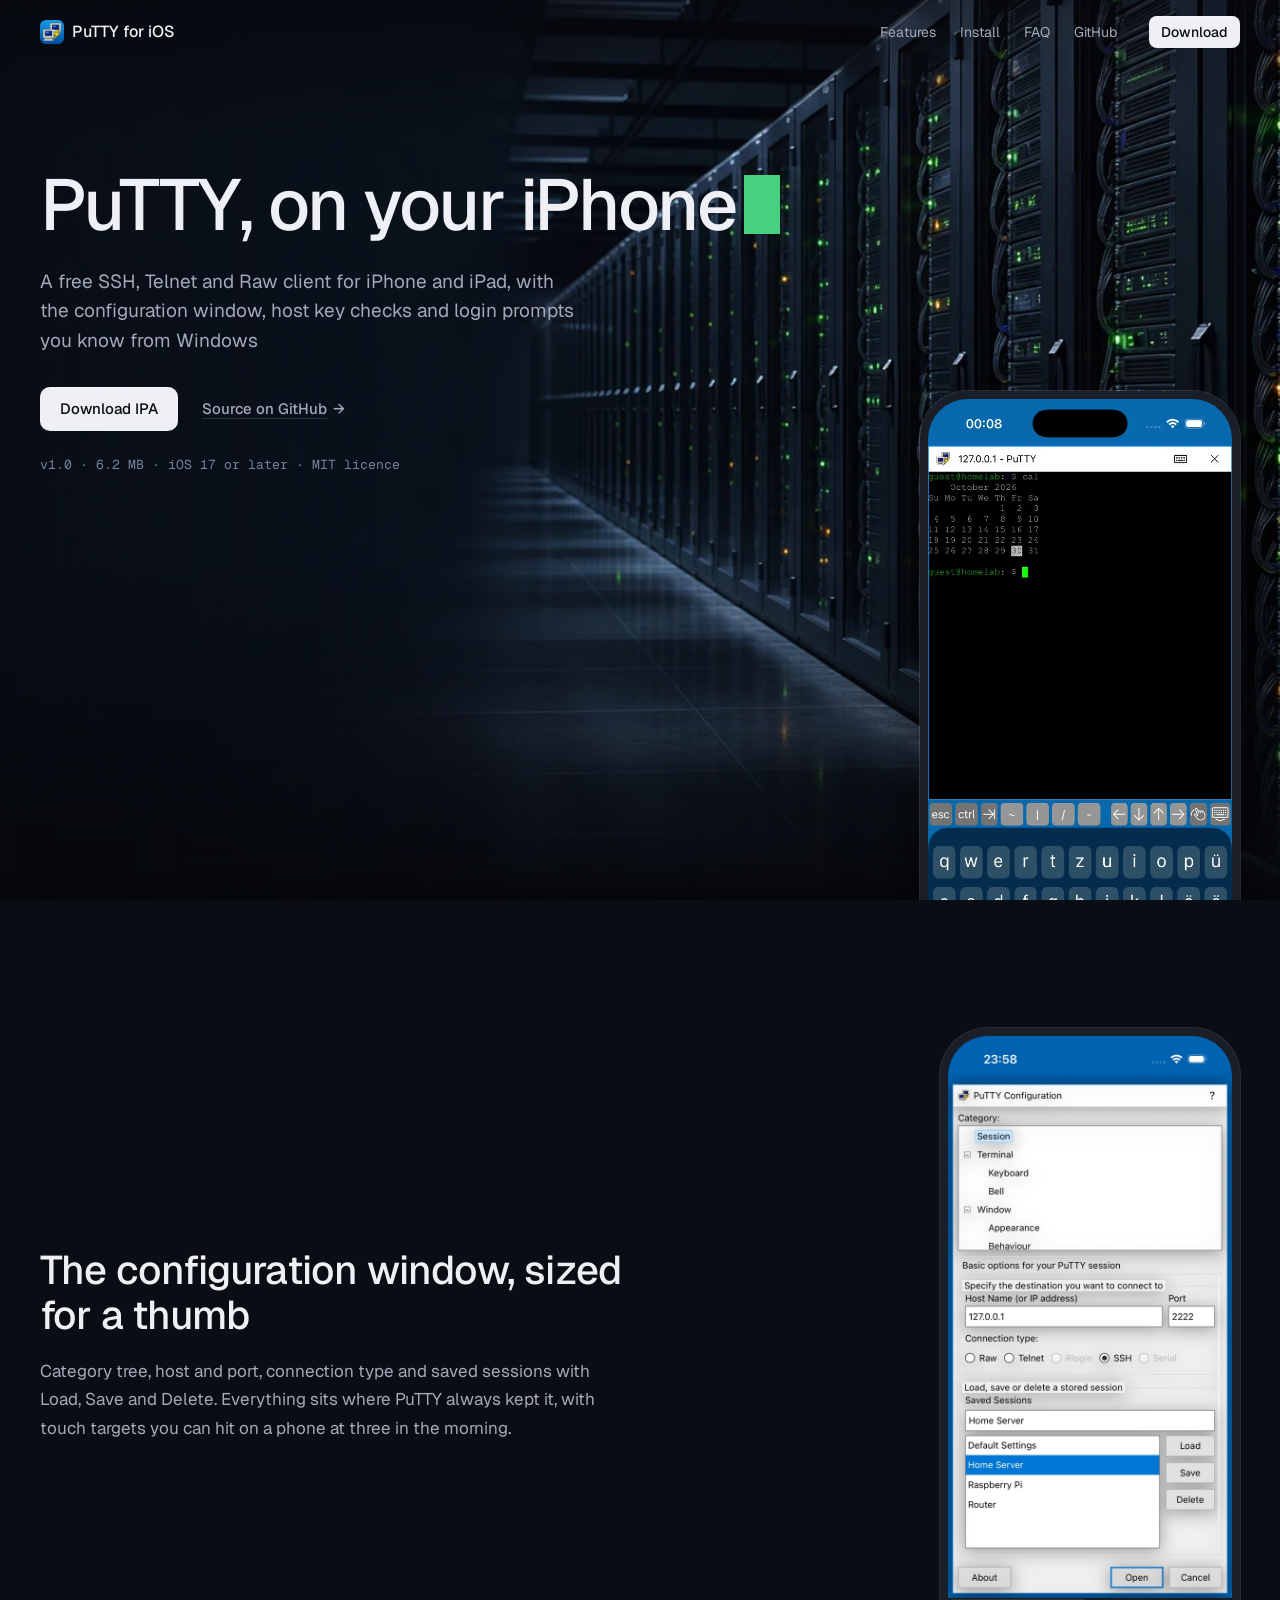
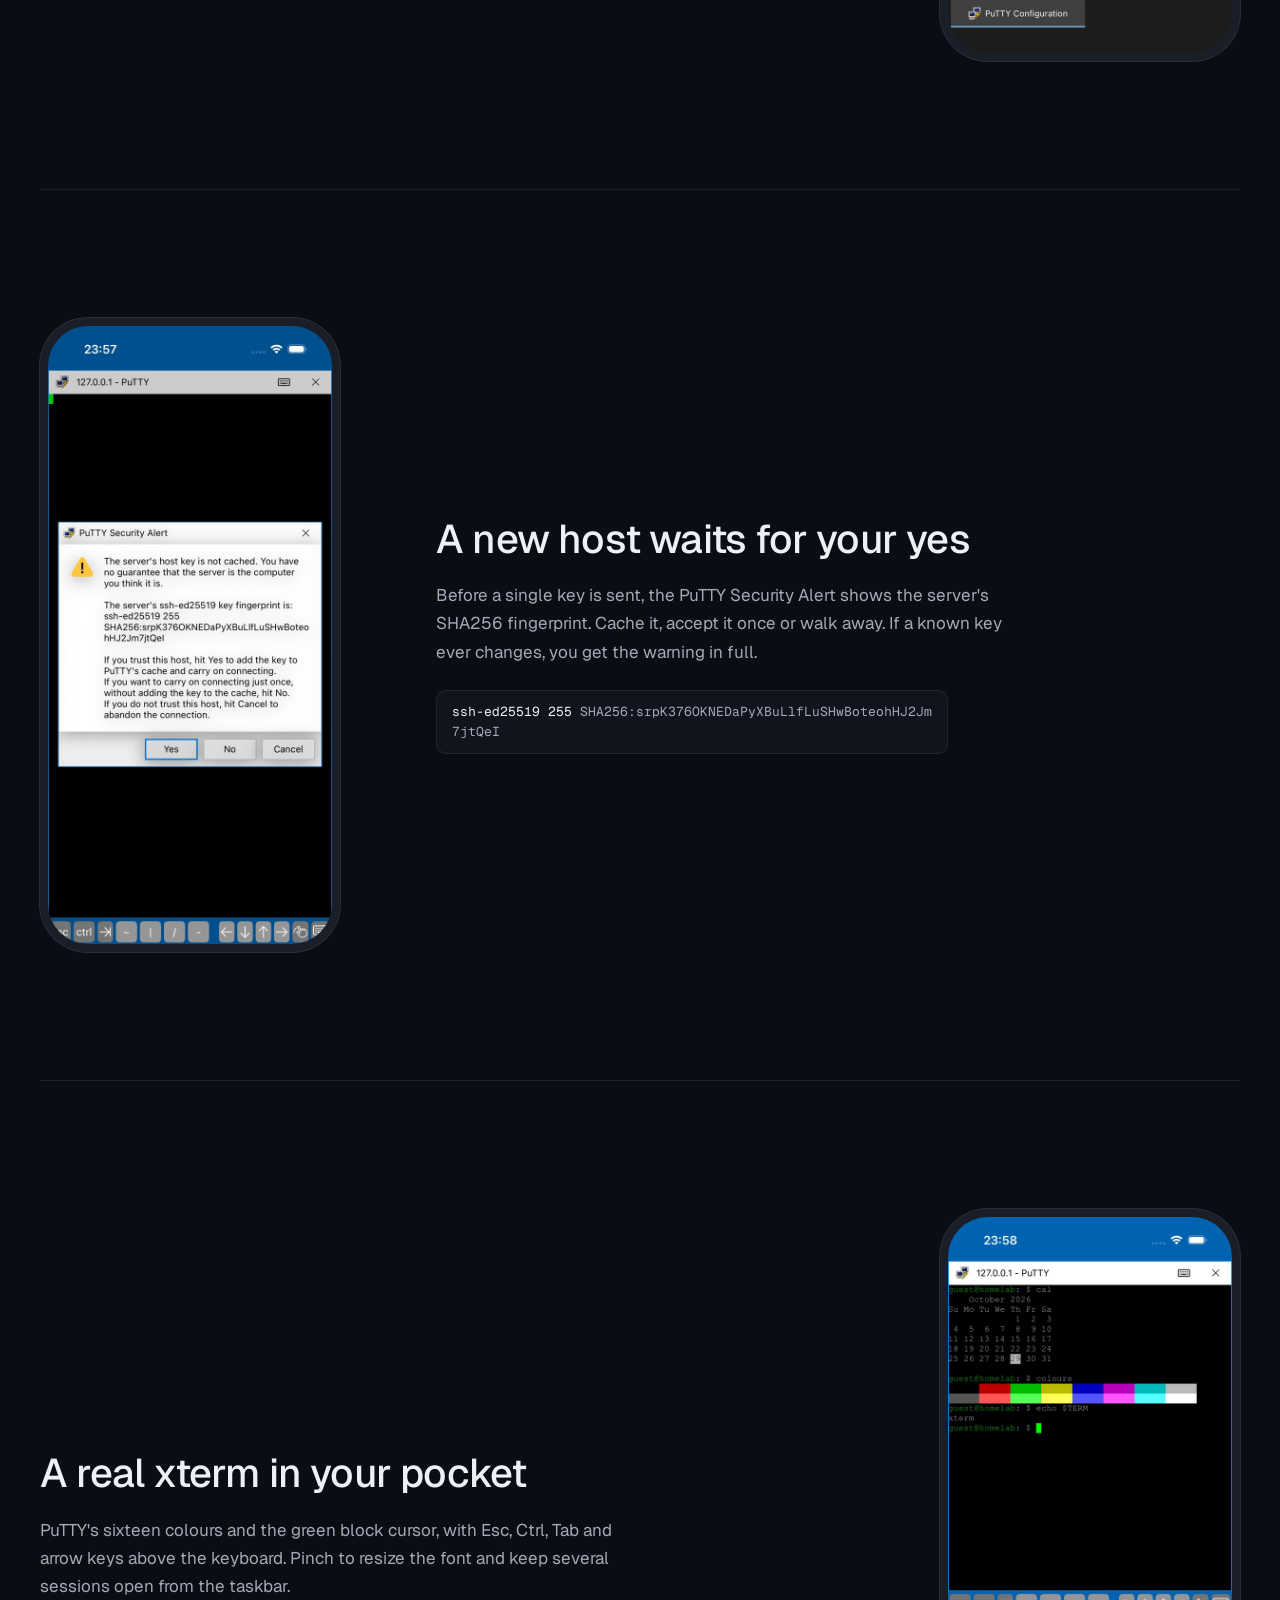
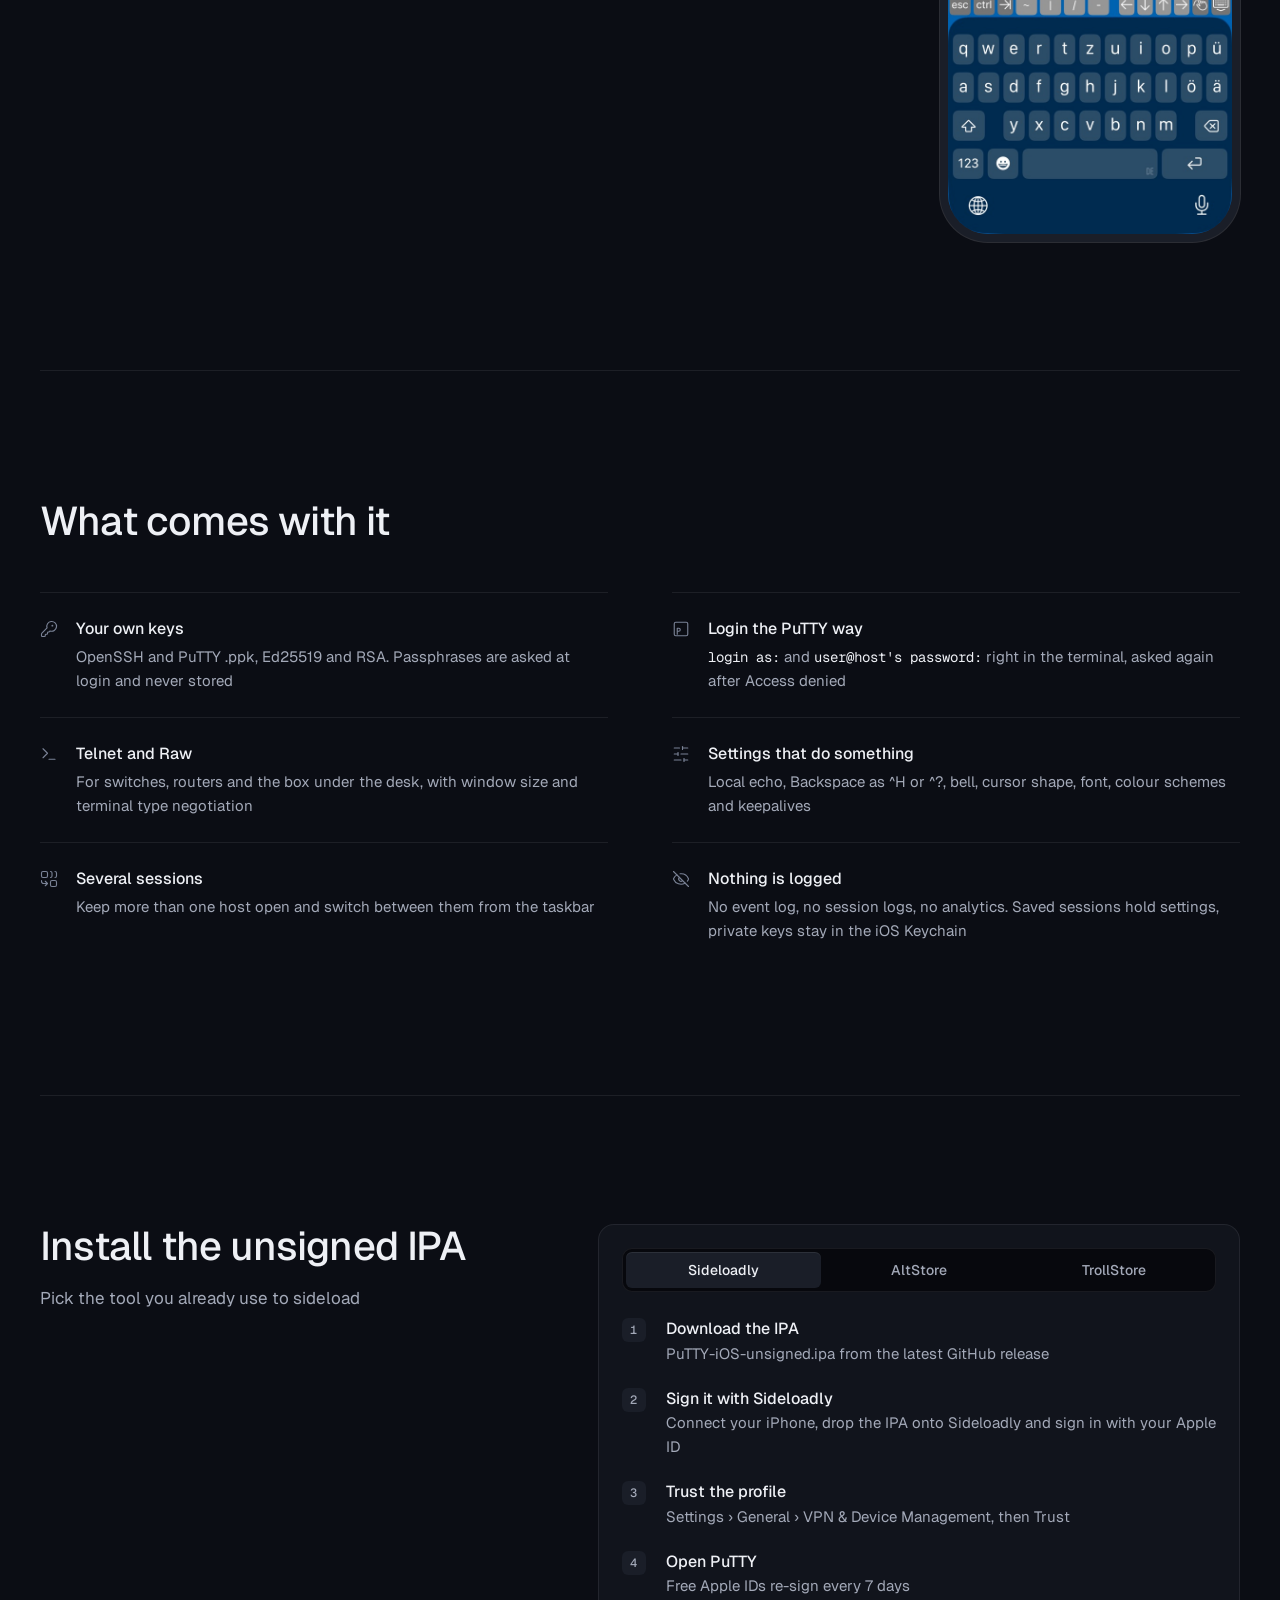
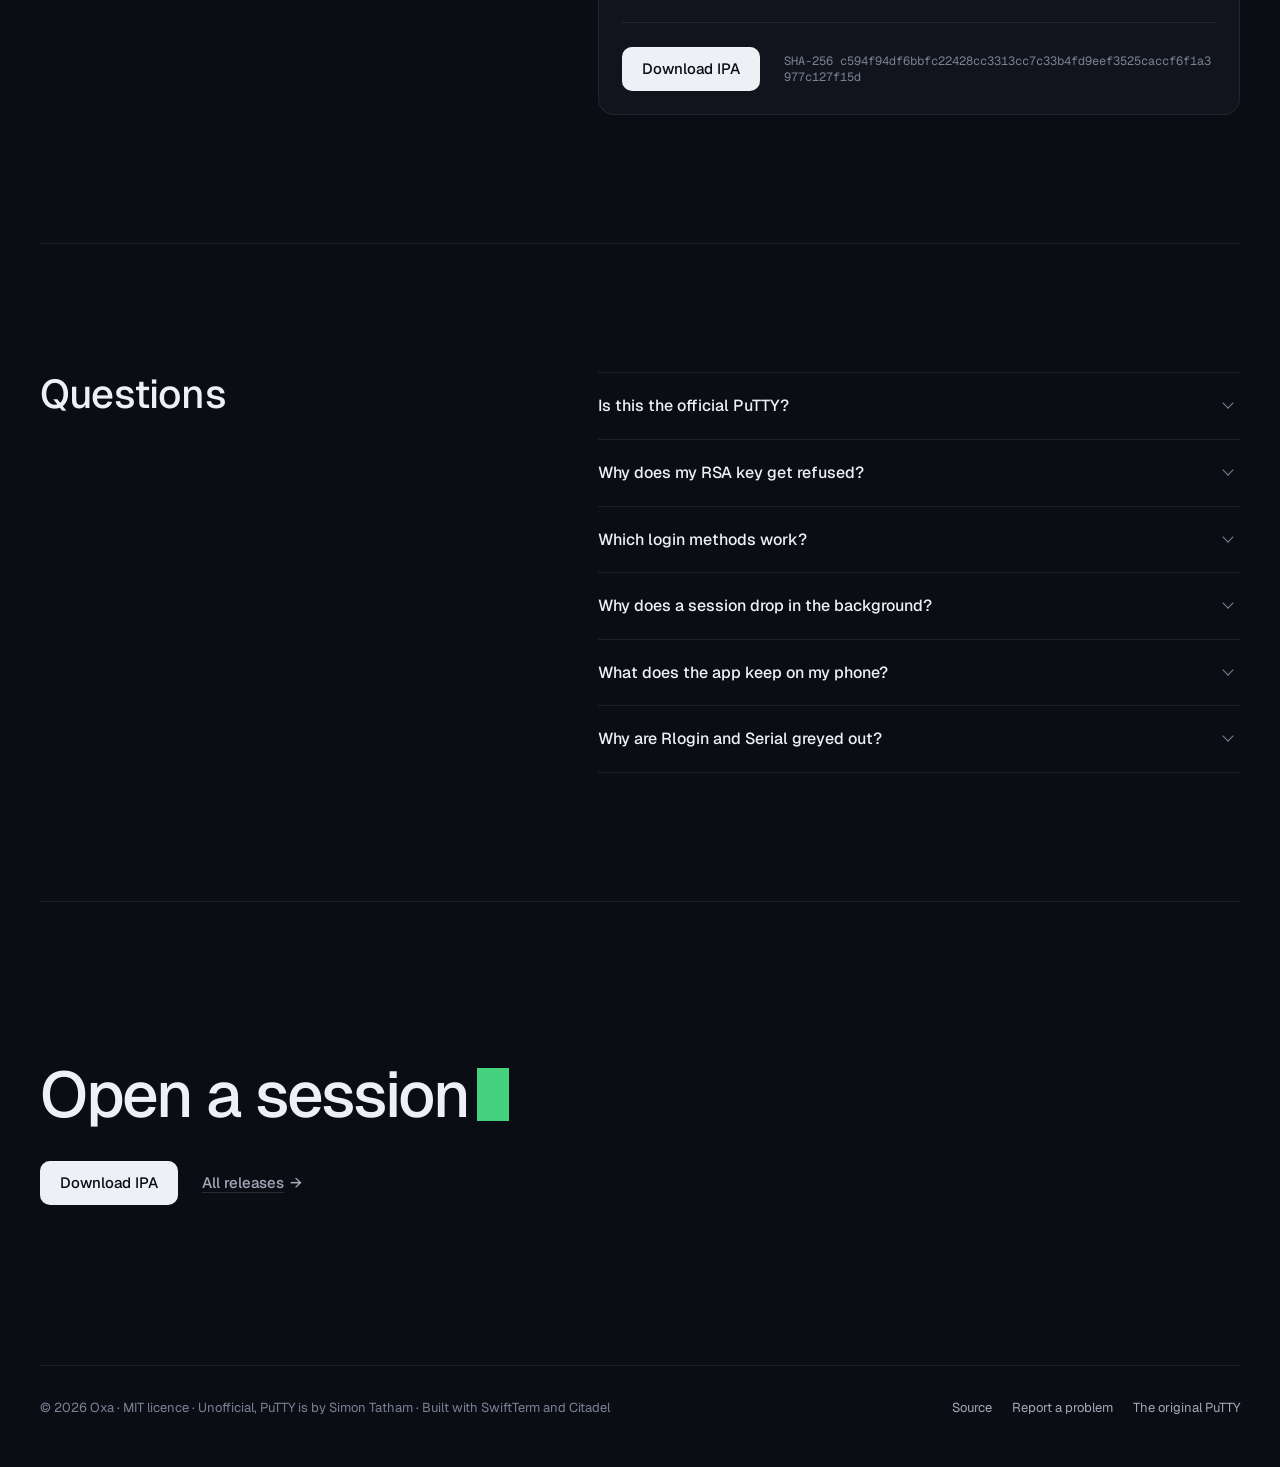
==== commit 9837c9d1: "Redesign website: night-shift hero, typed headline and smoother motion New hero scene from a server " ====
--- a/website/index.html
+++ b/website/index.html
@@ -4,150 +4,135 @@
   <meta charset="utf-8">
   <meta name="viewport" content="width=device-width, initial-scale=1, viewport-fit=cover">
   <title>PuTTY for iOS: SSH, Telnet and Raw for iPhone and iPad</title>
-  <meta name="description" content="A free, open-source SSH, Telnet and Raw client for iPhone and iPad with PuTTY's configuration window, security alerts and login flow. Download the unsigned IPA.">
-  <meta name="theme-color" content="#ffffff" media="(prefers-color-scheme: light)">
-  <meta name="theme-color" content="#000000" media="(prefers-color-scheme: dark)">
+  <meta name="description" content="A free, open-source SSH, Telnet and Raw client for iPhone and iPad with PuTTY's configuration window, host key checks and login prompts.">
+  <meta name="theme-color" content="#0b0d14">
   <meta property="og:title" content="PuTTY for iOS">
-  <meta property="og:description" content="The SSH client you know, on iPhone and iPad. Free and open source.">
-  <meta property="og:image" content="https://putty-ios.vercel.app/assets/config.jpg">
+  <meta property="og:description" content="PuTTY on your iPhone. A free SSH, Telnet and Raw client for iPhone and iPad.">
+  <meta property="og:image" content="https://www.iosxputty.cc/assets/hero-scene.webp">
+  <meta property="og:url" content="https://www.iosxputty.cc/">
   <link rel="icon" href="assets/icon.png" type="image/png">
   <link rel="apple-touch-icon" href="assets/apple-touch-icon.png">
+  <link rel="preconnect" href="https://fonts.googleapis.com">
+  <link rel="preconnect" href="https://fonts.gstatic.com" crossorigin>
+  <link href="https://fonts.googleapis.com/css2?family=Geist:wght@400;500&family=Geist+Mono:wght@400;500&display=swap" rel="stylesheet">
   <link rel="stylesheet" href="style.css">
-  <script>document.documentElement.classList.add('js')</script>
+  <script>document.documentElement.classList.add("js")</script>
 </head>
 <body>
   <a class="skip" href="#main">Skip to content</a>
 
   <header class="nav">
-    <div class="nav-inner">
-      <a class="nav-brand" href="#top"><img src="assets/icon.png" width="28" height="28" alt=""><span>PuTTY for iOS</span></a>
-      <nav aria-label="Sections">
-        <a href="#features">Features</a>
-        <a href="#install">Install</a>
-        <a href="#faq">FAQ</a>
-        <a href="https://github.com/Oxapayy/putty-ios">GitHub</a>
-      </nav>
-      <a class="btn btn-small" href="https://github.com/Oxapayy/putty-ios/releases/latest/download/PuTTY-iOS-unsigned.ipa">Download</a>
-    </div>
+    <a class="brand" href="#top"><img src="assets/icon.png" width="24" height="24" alt="">PuTTY for iOS</a>
+    <nav aria-label="Sections">
+      <a href="#features">Features</a>
+      <a href="#install">Install</a>
+      <a href="#faq">FAQ</a>
+      <a href="https://github.com/Oxapayy/putty-ios">GitHub</a>
+    </nav>
+    <a class="btn btn-sm" href="https://github.com/Oxapayy/putty-ios/releases/latest/download/PuTTY-iOS-unsigned.ipa">Download</a>
   </header>
 
   <main id="main">
     <section class="hero" id="top">
-      <img class="hero-icon reveal" src="assets/icon.png" width="128" height="128" alt="PuTTY for iOS app icon">
-      <h1 class="reveal">PuTTY for iOS<span class="cursor" aria-hidden="true"></span></h1>
-      <p class="hero-sub reveal">The SSH client you know, now on iPhone and iPad. <br>Free, open source, and nothing is logged.</p>
-      <div class="hero-actions reveal">
-        <a class="btn" href="https://github.com/Oxapayy/putty-ios/releases/latest/download/PuTTY-iOS-unsigned.ipa">Download IPA</a>
-        <a class="link-more" href="https://github.com/Oxapayy/putty-ios">View source on GitHub</a>
+      <img class="hero-scene" src="assets/hero-scene.webp" width="1360" height="768" alt="" fetchpriority="high">
+      <div class="hero-copy">
+        <h1 aria-label="PuTTY, on your iPhone"><span class="typed" data-type="hero" aria-hidden="true">PuTTY, on your iPhone</span><span class="cursor" aria-hidden="true"></span></h1>
+        <p class="lead">A free SSH, Telnet and Raw client for iPhone and iPad, with the configuration window, host key checks and login prompts you know from Windows</p>
+        <div class="actions">
+          <a class="btn" href="https://github.com/Oxapayy/putty-ios/releases/latest/download/PuTTY-iOS-unsigned.ipa">Download IPA</a>
+          <a class="link" href="https://github.com/Oxapayy/putty-ios">Source on GitHub<span class="arrow" aria-hidden="true">→</span></a>
+        </div>
+        <p class="meta">v1.0 · 6.2 MB · iOS 17 or later · MIT licence</p>
       </div>
-      <p class="hero-meta reveal">Version 1.0 · 6.2 MB · Requires iOS 17 or later</p>
-
-      <div class="phones">
-        <figure class="phone phone-side reveal">
-          <img src="assets/security-alert.jpg" width="598" height="1300" alt="The PuTTY Security Alert asking whether to trust a new host key">
-        </figure>
-        <figure class="phone phone-main reveal">
-          <video src="assets/demo.mp4" poster="assets/demo-poster.jpg" width="590" height="1282" muted loop playsinline autoplay preload="metadata"
-                 aria-label="Screen recording: entering a host, accepting the security alert, then running commands in the terminal"></video>
-        </figure>
-        <figure class="phone phone-side reveal">
-          <img src="assets/terminal.jpg" width="598" height="1300" alt="A terminal session with a calendar and PuTTY's sixteen colours">
-        </figure>
-      </div>
+      <figure class="phone hero-phone">
+        <video src="assets/demo.mp4" poster="assets/demo-poster.jpg" width="590" height="1282" muted loop playsinline autoplay preload="metadata"
+               aria-label="Screen recording: entering a host, accepting the PuTTY Security Alert, then running cal in the terminal"></video>
+      </figure>
     </section>
 
     <section class="story" id="features">
-      <div class="story-text reveal">
-        <h2>The window you know, built for touch.</h2>
-        <p>Category tree, host name and port, connection type, saved sessions with Load, Save and Delete. Everything sits where years of PuTTY taught your hands to look, sized for a finger instead of a mouse.</p>
+      <div class="story-text" data-reveal>
+        <h2>The configuration window, sized for a thumb</h2>
+        <p>Category tree, host and port, connection type and saved sessions with Load, Save and Delete. Everything sits where PuTTY always kept it, with touch targets you can hit on a phone at three in the morning.</p>
       </div>
-      <figure class="phone phone-story reveal">
-        <img src="assets/config.jpg" width="598" height="1300" alt="" loading="lazy">
-      </figure>
+      <figure class="phone" data-reveal="phone"><img src="assets/config.jpg" width="598" height="1300" alt="The PuTTY Configuration window on iPhone with saved sessions Home Server, Raspberry Pi and Router" loading="lazy"></figure>
     </section>
 
     <section class="story story-flip">
-      <div class="story-text reveal">
-        <h2>Every new host is checked first.</h2>
-        <p>Before anything is sent, PuTTY shows the server's SHA256 fingerprint and waits for you. Accept it once, cache it for good, or walk away. If a known key ever changes, you get the loud warning.</p>
+      <div class="story-text" data-reveal>
+        <h2>A new host waits for your yes</h2>
+        <p>Before a single key is sent, the PuTTY Security Alert shows the server's SHA256 fingerprint. Cache it, accept it once or walk away. If a known key ever changes, you get the warning in full.</p>
+        <p class="sample"><span>ssh-ed25519 255</span> SHA256:srpK376OKNEDaPyXBuLlfLuSHwBoteohHJ2Jm7jtQeI</p>
       </div>
-      <figure class="phone phone-story reveal">
-        <img src="assets/security-alert.jpg" width="598" height="1300" alt="The PuTTY Security Alert with an ssh-ed25519 fingerprint and Yes, No and Cancel buttons" loading="lazy">
-      </figure>
+      <figure class="phone" data-reveal="phone"><img src="assets/security-alert.jpg" width="598" height="1300" alt="The PuTTY Security Alert with an ssh-ed25519 fingerprint and Yes, No and Cancel" loading="lazy"></figure>
     </section>
 
-    <section class="terminal-band">
-      <div class="story story-dark">
-        <div class="story-text reveal">
-          <h2>A real terminal.</h2>
-          <p>A full xterm with PuTTY's sixteen colours and the green block cursor. Esc, Ctrl, Tab and arrow keys sit above the keyboard, pinch to change the font size, and keep several sessions open at once.</p>
-        </div>
-        <figure class="phone phone-story reveal">
-          <img src="assets/terminal.jpg" width="598" height="1300" alt="" loading="lazy">
-        </figure>
+    <section class="story">
+      <div class="story-text" data-reveal>
+        <h2>A real xterm in your pocket</h2>
+        <p>PuTTY's sixteen colours and the green block cursor, with Esc, Ctrl, Tab and arrow keys above the keyboard. Pinch to resize the font and keep several sessions open from the taskbar.</p>
       </div>
+      <figure class="phone" data-reveal="phone"><img src="assets/terminal.jpg" width="598" height="1300" alt="A terminal session showing a calendar and the sixteen PuTTY colours" loading="lazy"></figure>
     </section>
 
-    <section class="grid-section">
-      <h2 class="section-title reveal">Everything you reach for.</h2>
-      <div class="tiles">
-        <article class="tile tile-wide reveal">
-          <h3>Log in the PuTTY way</h3>
-          <p><span class="code">login as:</span> and <span class="code">user@host's password:</span> right in the terminal, asked again after “Access denied”.</p>
-        </article>
-        <article class="tile reveal">
-          <h3>Your own keys</h3>
-          <p>OpenSSH and PuTTY .ppk files, Ed25519 and RSA. Passphrases are asked at login, never stored.</p>
-        </article>
-        <article class="tile reveal">
-          <h3>Telnet and Raw</h3>
-          <p>For switches, routers and the old box under the desk.</p>
-        </article>
-        <article class="tile reveal">
-          <h3>Settings that matter</h3>
-          <p>Local echo, Backspace as ^H or ^?, bell, cursor, font, colour schemes, keepalives.</p>
-        </article>
-        <article class="tile reveal">
-          <h3>Open source</h3>
-          <p>MIT licensed Swift. Read it, build it yourself, or send a fix.</p>
-        </article>
-        <article class="tile tile-wide tile-accent reveal">
-          <h3>Nothing is logged</h3>
-          <p>No event log, no session logs, no analytics. Saved sessions hold settings only. Private keys stay in the iOS Keychain.</p>
-        </article>
-        <article class="tile reveal">
-          <h3>Several sessions</h3>
-          <p>Keep more than one open and switch between them from the taskbar.</p>
-        </article>
-      </div>
+    <section class="features" aria-labelledby="features-title">
+      <h2 id="features-title" data-reveal>What comes with it</h2>
+      <ul class="feature-list" data-reveal="list">
+        <li>
+          <svg class="icon" viewBox="0 0 24 24" aria-hidden="true"><path d="M2.586 17.414A2 2 0 0 0 2 18.828V21a1 1 0 0 0 1 1h3a1 1 0 0 0 1-1v-1a1 1 0 0 1 1-1h1a1 1 0 0 0 1-1v-1a1 1 0 0 1 1-1h.172a2 2 0 0 0 1.414-.586l.814-.814a6.5 6.5 0 1 0-4-4z"/><circle cx="16.5" cy="7.5" r=".5"/></svg>
+          <div><h3>Your own keys</h3><p>OpenSSH and PuTTY .ppk, Ed25519 and RSA. Passphrases are asked at login and never stored</p></div>
+        </li>
+        <li>
+          <svg class="icon" viewBox="0 0 24 24" aria-hidden="true"><path d="M7 15h2a2 2 0 1 0 0-4H7v8"/><rect x="3" y="3" width="18" height="18" rx="2"/></svg>
+          <div><h3>Login the PuTTY way</h3><p><code>login as:</code> and <code>user@host's password:</code> right in the terminal, asked again after Access denied</p></div>
+        </li>
+        <li>
+          <svg class="icon" viewBox="0 0 24 24" aria-hidden="true"><path d="m4 17 6-6-6-6"/><path d="M12 19h8"/></svg>
+          <div><h3>Telnet and Raw</h3><p>For switches, routers and the box under the desk, with window size and terminal type negotiation</p></div>
+        </li>
+        <li>
+          <svg class="icon" viewBox="0 0 24 24" aria-hidden="true"><line x1="21" x2="14" y1="4" y2="4"/><line x1="10" x2="3" y1="4" y2="4"/><line x1="21" x2="12" y1="12" y2="12"/><line x1="8" x2="3" y1="12" y2="12"/><line x1="21" x2="16" y1="20" y2="20"/><line x1="12" x2="3" y1="20" y2="20"/><line x1="14" x2="14" y1="2" y2="6"/><line x1="8" x2="8" y1="10" y2="14"/><line x1="16" x2="16" y1="18" y2="22"/></svg>
+          <div><h3>Settings that do something</h3><p>Local echo, Backspace as ^H or ^?, bell, cursor shape, font, colour schemes and keepalives</p></div>
+        </li>
+        <li>
+          <svg class="icon" viewBox="0 0 24 24" aria-hidden="true"><rect width="8" height="8" x="2" y="2" rx="2"/><path d="M14 2c1.1 0 2 .9 2 2v4c0 1.1-.9 2-2 2"/><path d="M20 2c1.1 0 2 .9 2 2v4c0 1.1-.9 2-2 2"/><path d="M10 18H5c-1.7 0-3-1.3-3-3v-1"/><polyline points="7 21 10 18 7 15"/><rect width="8" height="8" x="14" y="14" rx="2"/></svg>
+          <div><h3>Several sessions</h3><p>Keep more than one host open and switch between them from the taskbar</p></div>
+        </li>
+        <li>
+          <svg class="icon" viewBox="0 0 24 24" aria-hidden="true"><path d="M10.733 5.076a10.744 10.744 0 0 1 11.205 6.575 1 1 0 0 1 0 .696 10.747 10.747 0 0 1-1.444 2.49"/><path d="M14.084 14.158a3 3 0 0 1-4.242-4.242"/><path d="M17.479 17.499a10.75 10.75 0 0 1-15.417-5.151 1 1 0 0 1 0-.696 10.75 10.75 0 0 1 4.446-5.143"/><path d="m2 2 20 20"/></svg>
+          <div><h3>Nothing is logged</h3><p>No event log, no session logs, no analytics. Saved sessions hold settings, private keys stay in the iOS Keychain</p></div>
+        </li>
+      </ul>
     </section>
 
-    <section class="install" id="install">
-      <h2 class="section-title reveal">Install in a few minutes.</h2>
-      <p class="section-sub reveal">The IPA is unsigned. Pick the tool you use to sideload.</p>
-      <div class="segmented reveal" role="tablist" aria-label="Install method">
-        <button role="tab" aria-selected="true" aria-controls="steps" data-method="sideloadly">Sideloadly</button>
-        <button role="tab" aria-selected="false" aria-controls="steps" data-method="altstore" tabindex="-1">AltStore</button>
-        <button role="tab" aria-selected="false" aria-controls="steps" data-method="trollstore" tabindex="-1">TrollStore</button>
+    <section class="install" id="install" aria-labelledby="install-title">
+      <div class="install-head" data-reveal>
+        <h2 id="install-title">Install the unsigned IPA</h2>
+        <p>Pick the tool you already use to sideload</p>
       </div>
-      <div class="install-card reveal" id="steps" role="tabpanel">
-        <ol class="steps" id="step-list">
-          <li><strong>Download the IPA</strong><span>PuTTY-iOS-unsigned.ipa from the latest GitHub release.</span></li>
-          <li><strong>Sign it with Sideloadly</strong><span>Connect your iPhone, drop the IPA onto Sideloadly and sign in with your Apple ID.</span></li>
-          <li><strong>Trust the profile</strong><span>Settings › General › VPN &amp; Device Management, then Trust.</span></li>
-          <li><strong>Open PuTTY</strong><span>Free Apple IDs re-sign every 7 days.</span></li>
+      <div class="install-card" data-reveal>
+        <div class="segmented" role="tablist" aria-label="Install method">
+          <span class="seg-indicator" aria-hidden="true"></span>
+          <button role="tab" aria-selected="true" aria-controls="steps" data-method="sideloadly">Sideloadly</button>
+          <button role="tab" aria-selected="false" aria-controls="steps" data-method="altstore" tabindex="-1">AltStore</button>
+          <button role="tab" aria-selected="false" aria-controls="steps" data-method="trollstore" tabindex="-1">TrollStore</button>
+        </div>
+        <ol class="steps" id="steps" role="tabpanel">
+          <li><strong>Download the IPA</strong><span>PuTTY-iOS-unsigned.ipa from the latest GitHub release</span></li>
+          <li><strong>Sign it with Sideloadly</strong><span>Connect your iPhone, drop the IPA onto Sideloadly and sign in with your Apple ID</span></li>
+          <li><strong>Trust the profile</strong><span>Settings › General › VPN &amp; Device Management, then Trust</span></li>
+          <li><strong>Open PuTTY</strong><span>Free Apple IDs re-sign every 7 days</span></li>
         </ol>
-        <div class="install-side">
-          <img src="assets/icon.png" width="72" height="72" alt="">
+        <div class="install-foot">
           <a class="btn" href="https://github.com/Oxapayy/putty-ios/releases/latest/download/PuTTY-iOS-unsigned.ipa">Download IPA</a>
-          <p class="checksum">SHA-256<br><span>c594f94df6bbfc22428cc3313cc7c33b4fd9eef3525caccf6f1a3977c127f15d</span></p>
+          <p class="checksum">SHA-256 c594f94df6bbfc22428cc3313cc7c33b4fd9eef3525caccf6f1a3977c127f15d</p>
         </div>
       </div>
     </section>
 
-    <section class="faq" id="faq">
-      <h2 class="section-title reveal">Questions.</h2>
-      <div class="faq-list reveal">
+    <section class="faq" id="faq" aria-labelledby="faq-title">
+      <h2 id="faq-title" data-reveal>Questions</h2>
+      <div class="faq-list" data-reveal>
         <details>
           <summary>Is this the official PuTTY?</summary>
           <p>No. It is an independent, unofficial app modelled on PuTTY by Simon Tatham. The code is new Swift, released under the MIT licence.</p>
@@ -176,24 +161,21 @@
     </section>
 
     <section class="closer">
-      <img class="reveal" src="assets/icon.png" width="96" height="96" alt="">
-      <h2 class="reveal">Open a session.</h2>
-      <div class="hero-actions reveal">
+      <h2 aria-label="Open a session"><span class="typed" data-type="closer" aria-hidden="true">Open a session</span><span class="cursor" aria-hidden="true"></span></h2>
+      <div class="actions" data-reveal>
         <a class="btn" href="https://github.com/Oxapayy/putty-ios/releases/latest/download/PuTTY-iOS-unsigned.ipa">Download IPA</a>
-        <a class="link-more" href="https://github.com/Oxapayy/putty-ios/releases">All releases</a>
+        <a class="link" href="https://github.com/Oxapayy/putty-ios/releases">All releases<span class="arrow" aria-hidden="true">→</span></a>
       </div>
     </section>
   </main>
 
   <footer class="footer">
-    <div class="footer-inner">
-      <p>© 2026 Oxa · MIT licence · Unofficial; PuTTY is by Simon Tatham. Built with SwiftTerm and Citadel.</p>
-      <nav aria-label="Footer">
-        <a href="https://github.com/Oxapayy/putty-ios">Source</a>
-        <a href="https://github.com/Oxapayy/putty-ios/issues">Report a problem</a>
-        <a href="https://www.chiark.greenend.org.uk/~sgtatham/putty/">The original PuTTY</a>
-      </nav>
-    </div>
+    <p>© 2026 Oxa · MIT licence · Unofficial, PuTTY is by Simon Tatham · Built with SwiftTerm and Citadel</p>
+    <nav aria-label="Footer">
+      <a href="https://github.com/Oxapayy/putty-ios">Source</a>
+      <a href="https://github.com/Oxapayy/putty-ios/issues">Report a problem</a>
+      <a href="https://www.chiark.greenend.org.uk/~sgtatham/putty/">The original PuTTY</a>
+    </nav>
   </footer>
 
   <script src="main.js" defer></script>
--- a/website/style.css
+++ b/website/style.css
@@ -1,256 +1,276 @@
-/* PuTTY for iOS. Neutral surfaces, one accent (the Windows blue behind PuTTY), the product up front.
-   Contrast: ink #1d1d1f on #fff 16.8:1 · ink-2 #636366 on #f5f5f7 5.4:1 · white on accent #0063b1 6.3:1
-   Dark: ink #f5f5f7 on #000 19.3:1 · ink-2 #a1a1a6 on #1c1c1e 6.6:1 · link #6cb4ff on #000 9.1:1 */
+/* PuTTY for iOS. Direction: dependable, dry, nocturnal. The night shift in a server room.
+   Ink ramp, one accent (phosphor green), signature: PuTTY's steady green block cursor.
+   Contrast: primary #eef0f5 on #0b0d14 17.1:1 · secondary #a3a9b8 on #11141c 7.6:1 · muted #7a8296 on #0b0d14 4.8:1
+   Button: #0b0d14 on #eef0f5 17.1:1 · accent #46d17e on #0b0d14 10.1:1 */
 :root {
-  --bg: #ffffff;
-  --bg-2: #f5f5f7;
-  --bg-3: #e8e8ed;
-  --ink: #1d1d1f;
-  --ink-2: #636366;
-  --separator: rgba(0, 0, 0, 0.12);
-  --accent: #0063b1;
-  --accent-hover: #00528f;
-  --on-accent: #ffffff;
-  --link: #0063b1;
-  --cursor: #00c400;
-  --bezel: #1d1d1f;
-  --bezel-ring: rgba(0, 0, 0, 0.08);
-  --band: #000000;
-  --segment: #ffffff;
-
-  --font: -apple-system, BlinkMacSystemFont, "SF Pro Text", "SF Pro Display", "Helvetica Neue", "Segoe UI", system-ui, sans-serif;
-  --page: min(1080px, 100% - 48px);
-  --radius: 22px;
+  --bg-deep: #07080d;
+  --bg: #0b0d14;
+  --card: #11141c;
+  --raised: #1a1e28;
+  --line: rgba(238, 240, 245, 0.08);
+  --line-strong: rgba(238, 240, 245, 0.14);
+  --text: #eef0f5;
+  --text-2: #a3a9b8;
+  --text-3: #7a8296;
+  --accent: #46d17e;
+
+  --sans: "Geist", -apple-system, "Segoe UI", system-ui, sans-serif;
+  --mono: "Geist Mono", ui-monospace, "SF Mono", Menlo, monospace;
   --ease: cubic-bezier(0.22, 1, 0.36, 1);
-  color-scheme: light dark;
-}
-
-@media (prefers-color-scheme: dark) {
-  :root {
-    --bg: #000000;
-    --bg-2: #1c1c1e;
-    --bg-3: #2c2c2e;
-    --ink: #f5f5f7;
-    --ink-2: #a1a1a6;
-    --separator: rgba(255, 255, 255, 0.16);
-    --link: #6cb4ff;
-    --cursor: #00ff00;
-    --bezel: #121214;
-    --bezel-ring: rgba(255, 255, 255, 0.16);
-    --band: #1c1c1e;
-    --segment: #636366;
-  }
+  --t-fast: 160ms;
+  --t-menu: 220ms;
+  --t-enter: 720ms;
+  --page: min(1200px, 100% - 64px);
+  color-scheme: dark;
 }
 
 *, *::before, *::after { box-sizing: border-box; }
-html { -webkit-text-size-adjust: 100%; scroll-behavior: smooth; scroll-padding-top: 64px; }
+html { -webkit-text-size-adjust: 100%; scroll-behavior: smooth; scroll-padding-top: 72px; }
+@media (prefers-reduced-motion: reduce) { html { scroll-behavior: auto; } }
 body {
   margin: 0;
   background: var(--bg);
-  color: var(--ink);
-  font-family: var(--font);
-  font-size: 17px;
-  line-height: 1.47;
-  letter-spacing: -0.01em;
+  color: var(--text);
+  font: 400 16px/1.6 var(--sans);
   -webkit-font-smoothing: antialiased;
 }
-img, video { display: block; max-width: 100%; height: auto; }
-h1, h2, h3, p, ol, figure { margin: 0; }
-a { color: var(--link); text-decoration: none; }
-a:hover { text-decoration: underline; }
-:focus-visible { outline: 3px solid var(--link); outline-offset: 3px; border-radius: 6px; }
-
-.skip { position: absolute; left: 16px; top: -48px; background: var(--accent); color: var(--on-accent); padding: 8px 14px; border-radius: 8px; z-index: 20; }
+img, video, svg { display: block; max-width: 100%; height: auto; }
+h1, h2, h3, p, ul, ol, figure { margin: 0; }
+ul, ol { padding: 0; list-style: none; }
+a { color: inherit; text-decoration: none; }
+code { font-family: var(--mono); font-size: 0.9375em; color: var(--text); }
+:focus-visible { outline: 2px solid var(--accent); outline-offset: 4px; border-radius: 4px; }
+
+.skip { position: absolute; left: 16px; top: -48px; z-index: 20; padding: 8px 12px; background: var(--text); color: var(--bg); border-radius: 8px; }
 .skip:focus { top: 12px; }
 
 /* ---------- controls ---------- */
 .btn {
   display: inline-flex; align-items: center; justify-content: center;
-  min-height: 48px; padding: 0 24px; border-radius: 980px;
-  background: var(--accent); color: var(--on-accent);
-  font-size: 17px; font-weight: 600; letter-spacing: -0.01em;
-  transition: background-color 0.2s ease, transform 0.12s ease;
-}
-.btn:hover { background: var(--accent-hover); text-decoration: none; }
-.btn:active { transform: scale(0.97); }
-.btn-small { min-height: 32px; padding: 0 14px; font-size: 14px; }
-.link-more { font-size: 17px; font-weight: 500; }
-.link-more::after { content: " ›"; }
+  height: 44px; padding: 0 20px; border-radius: 10px;
+  background: var(--text); color: var(--bg);
+  font-size: 15px; font-weight: 500;
+  box-shadow: inset 0 1px 0 rgba(255, 255, 255, 0.4);
+  transition: background-color var(--t-fast) var(--ease), transform var(--t-fast) var(--ease);
+}
+@media (hover: hover) { .btn:hover { background: #ffffff; transform: translateY(-1px); } }
+.btn:active { transform: scale(0.98); transition-duration: 80ms; }
+.btn-sm { height: 32px; padding: 0 12px; border-radius: 8px; font-size: 14px; }
+.link {
+  font-size: 15px; font-weight: 500; color: var(--text-2);
+  text-decoration: underline; text-decoration-color: var(--line-strong); text-underline-offset: 4px;
+  transition: color 150ms var(--ease), text-decoration-color 150ms var(--ease);
+}
+.link:hover { color: var(--text); text-decoration-color: var(--text-2); }
+.link .arrow { display: inline-block; margin-left: 6px; text-decoration: none; transition: transform var(--t-fast) var(--ease); }
+@media (hover: hover) { .link:hover .arrow { transform: translateX(3px); } }
+
+/* the signature: PuTTY's cursor does not blink by default */
+.cursor {
+  display: inline-block; width: 0.5em; height: 0.82em; margin-left: 0.12em;
+  background: var(--accent); vertical-align: -0.06em;
+}
 
 /* ---------- navigation ---------- */
 .nav {
-  position: sticky; top: 0; z-index: 10;
-  background: color-mix(in srgb, var(--bg) 82%, transparent);
-  -webkit-backdrop-filter: saturate(180%) blur(20px);
-  backdrop-filter: saturate(180%) blur(20px);
-  border-bottom: 1px solid var(--separator);
-}
-@media (prefers-reduced-transparency: reduce) { .nav { background: var(--bg); -webkit-backdrop-filter: none; backdrop-filter: none; } }
-.nav-inner { width: var(--page); margin: 0 auto; height: 52px; display: flex; align-items: center; gap: 28px; }
-.nav-brand { display: flex; align-items: center; gap: 10px; color: var(--ink); font-weight: 600; font-size: 15px; }
-.nav-brand:hover { text-decoration: none; }
-.nav-brand img { border-radius: 6px; }
+  position: fixed; top: 0; left: 0; right: 0; z-index: 10;
+  height: 64px; padding: 0 calc((100% - var(--page)) / 2);
+  display: flex; align-items: center; gap: 32px;
+}
+.nav::before {
+  content: ""; position: absolute; inset: 0; z-index: -1;
+  background: rgba(11, 13, 20, 0.94); box-shadow: inset 0 -1px 0 var(--line);
+  opacity: 0; transition: opacity 320ms var(--ease);
+}
+.nav.is-scrolled::before { opacity: 1; }
+.brand { display: flex; align-items: center; gap: 8px; font-size: 16px; font-weight: 500; }
+.brand img { border-radius: 6px; }
 .nav nav { display: flex; gap: 24px; margin-left: auto; }
-.nav-inner > .btn-small { margin-left: auto; }
-.nav nav + .btn-small { margin-left: 0; }
-.nav nav a { color: var(--ink); font-size: 14px; opacity: 0.85; }
-.nav nav a:hover { opacity: 1; text-decoration: none; }
-
-/* ---------- hero ---------- */
-.hero { text-align: center; padding: 72px 24px 0; overflow: hidden; }
-.hero-icon { margin: 0 auto 28px; border-radius: 28px; }
-.hero h1 {
-  font-size: clamp(44px, 7.4vw, 88px); line-height: 1.04; font-weight: 700; letter-spacing: -0.035em;
-  display: inline-flex; align-items: baseline;
-}
-.cursor {
-  display: inline-block; width: 0.42em; height: 0.78em; margin-left: 0.08em;
-  background: var(--cursor); transform: translateY(0.08em);
-}
-@media (prefers-reduced-motion: no-preference) { .cursor { animation: blink 1.1s steps(1) infinite; } }
-@keyframes blink { 50% { opacity: 0; } }
-.hero-sub { margin: 20px auto 0; max-width: 30em; font-size: clamp(19px, 2.2vw, 24px); line-height: 1.38; color: var(--ink-2); font-weight: 400; }
-.hero-actions { display: flex; flex-wrap: wrap; gap: 16px 28px; justify-content: center; align-items: center; margin-top: 32px; }
-.hero-meta { margin-top: 16px; font-size: 14px; color: var(--ink-2); }
-
-/* ---------- iPhones ---------- */
+.nav nav a { font-size: 14px; color: var(--text-2); transition: color 150ms var(--ease); }
+.nav nav a:hover { color: var(--text); }
+
+/* ---------- hero: a scene from the night shift, the app rising from the bottom ---------- */
+.hero { position: relative; min-height: max(100svh, 760px); overflow: hidden; background: var(--bg-deep); }
+.hero-scene {
+  position: absolute; inset: 0; z-index: 0; width: 100%; height: 100%; object-fit: cover; object-position: 70% 50%;
+  -webkit-mask-image: linear-gradient(to bottom, #000 62%, transparent 100%);
+  mask-image: linear-gradient(to bottom, #000 62%, transparent 100%);
+}
+/* scrim in the page colour so the nav and copy read over the rack lights */
+.hero::before {
+  content: ""; position: absolute; inset: 0; z-index: 1; pointer-events: none;
+  background:
+    linear-gradient(to bottom, rgba(7, 8, 13, 0.72) 0, rgba(7, 8, 13, 0) 140px),
+    linear-gradient(to right, rgba(7, 8, 13, 0.55) 0, rgba(7, 8, 13, 0) 55%);
+}
+.hero-copy { position: relative; z-index: 2; width: var(--page); margin: 0 auto; padding-top: 168px; }
+.hero h1 { max-width: 12em; font-size: 72px; line-height: 1.04; font-weight: 500; letter-spacing: -0.03em; }
+.lead { margin-top: 24px; max-width: 34rem; font-size: 19px; line-height: 1.55; color: var(--text-2); }
+.actions { display: flex; flex-wrap: wrap; align-items: center; gap: 12px 24px; margin-top: 32px; }
+.meta { margin-top: 24px; font: 400 13px/20px var(--mono); color: var(--text-3); }
+
 .phone {
-  position: relative; background: var(--bezel); padding: 1.6%;
-  border-radius: 14.8% / 6.8%;
-  box-shadow: 0 0 0 1px var(--bezel-ring), 0 30px 60px -24px rgba(0, 0, 0, 0.4);
-}
-.phone img, .phone video { width: 100%; aspect-ratio: 598 / 1300; object-fit: cover; border-radius: 13.6% / 6.3%; background: #000; }
-.phones {
-  display: flex; justify-content: center; align-items: flex-end; gap: clamp(16px, 3vw, 40px);
-  margin: 64px auto 0; width: var(--page); padding-bottom: 0;
-  height: clamp(420px, 52vw, 640px); overflow: hidden;
-}
-.phone-main { width: clamp(240px, 26vw, 320px); flex: none; align-self: flex-start; }
-.phone-side { width: clamp(200px, 21vw, 260px); flex: none; align-self: flex-start; margin-top: 12%; opacity: 0.92; }
+  width: 300px; padding: 8px; border-radius: 48px;
+  background: var(--raised); box-shadow: 0 0 0 1px var(--line-strong);
+}
+.phone img, .phone video { width: 100%; aspect-ratio: 598 / 1300; object-fit: cover; border-radius: 40px; background: #000; }
+.hero-phone {
+  position: absolute; z-index: 2; right: max(32px, (100% - 1200px) / 2); bottom: -168px; width: 320px;
+  box-shadow: 0 0 0 1px var(--line-strong), 0 32px 80px rgba(0, 0, 0, 0.55);
+}
 
 /* ---------- stories ---------- */
 .story {
-  width: var(--page); margin: 0 auto; padding: 140px 0;
-  display: grid; grid-template-columns: 1fr minmax(240px, 320px); gap: clamp(40px, 8vw, 120px); align-items: center;
-}
-.story-flip { grid-template-columns: minmax(240px, 320px) 1fr; }
+  width: var(--page); margin: 0 auto; padding: 128px 0;
+  display: grid; grid-template-columns: minmax(0, 1fr) 300px; gap: 96px; align-items: center;
+}
+.story:first-of-type { padding-top: 224px; }
+.story + .story { border-top: 1px solid var(--line); }
+.story-flip { grid-template-columns: 300px minmax(0, 1fr); }
 .story-flip .story-text { order: 2; }
-.story h2, .section-title {
-  font-size: clamp(32px, 4.6vw, 56px); line-height: 1.07; font-weight: 700; letter-spacing: -0.03em;
-  max-width: 14em;
-}
-.story p { margin-top: 20px; font-size: clamp(17px, 1.6vw, 21px); line-height: 1.45; color: var(--ink-2); max-width: 32em; }
-.story + .story { border-top: 1px solid var(--separator); }
-.terminal-band { background: var(--band); color: #f5f5f7; }
-.story-dark { --ink-2: #a1a1a6; --bezel: #121214; --bezel-ring: rgba(255, 255, 255, 0.16); }
-.story-dark p { color: #a1a1a6; }
-
-/* ---------- tiles ---------- */
-.grid-section { width: var(--page); margin: 0 auto; padding: 140px 0 0; }
-.tiles { display: grid; grid-template-columns: repeat(3, 1fr); gap: 20px; margin-top: 48px; }
-.tile { background: var(--bg-2); border-radius: var(--radius); padding: 36px 32px; min-height: 220px; display: flex; flex-direction: column; justify-content: flex-end; }
-.tile-wide { grid-column: span 2; }
-.tile h3 { font-size: clamp(24px, 2.4vw, 32px); line-height: 1.12; font-weight: 700; letter-spacing: -0.025em; }
-.tile p { margin-top: 12px; color: var(--ink-2); max-width: 34em; }
-.tile-accent { background: var(--accent); color: var(--on-accent); }
-.tile-accent p { color: rgba(255, 255, 255, 0.88); }
-.code { font-family: ui-monospace, "SF Mono", Menlo, monospace; font-size: 0.92em; color: var(--ink); }
+.story h2, .features h2, .install h2, .faq h2 { font-size: 40px; line-height: 1.12; font-weight: 500; letter-spacing: -0.02em; max-width: 16em; }
+.story-text p { margin-top: 20px; max-width: 36rem; font-size: 17px; line-height: 1.65; color: var(--text-2); }
+.story-text .sample {
+  margin-top: 24px; padding: 12px 16px; border-radius: 10px; background: var(--card); box-shadow: inset 0 0 0 1px var(--line);
+  font: 400 13px/20px var(--mono); color: var(--text-2); word-break: break-all; max-width: 32rem;
+}
+.sample span { color: var(--text); }
+
+/* ---------- features ---------- */
+.features { width: var(--page); margin: 0 auto; padding: 128px 0; border-top: 1px solid var(--line); }
+.feature-list { margin-top: 48px; display: grid; grid-template-columns: 1fr 1fr; column-gap: 64px; }
+.feature-list li { display: grid; grid-template-columns: 20px 1fr; gap: 16px; padding: 24px 0; border-top: 1px solid var(--line); }
+.icon { width: 18px; height: 18px; margin-top: 3px; fill: none; stroke: var(--text-3); stroke-width: 1.5; stroke-linecap: round; stroke-linejoin: round; }
+.feature-list h3 { font-size: 16px; font-weight: 500; line-height: 24px; }
+.feature-list p { margin-top: 4px; font-size: 15px; line-height: 1.6; color: var(--text-2); }
 
 /* ---------- install ---------- */
-.install { width: var(--page); margin: 0 auto; padding: 140px 0 0; text-align: center; }
-.section-sub { margin: 16px auto 0; font-size: 21px; color: var(--ink-2); }
-.install .section-title { margin: 0 auto; }
-.segmented {
-  display: inline-grid; grid-auto-flow: column; grid-auto-columns: 1fr;
-  margin-top: 36px; padding: 3px; border-radius: 11px; background: var(--bg-3);
+.install { width: var(--page); margin: 0 auto; padding: 128px 0; border-top: 1px solid var(--line); display: grid; grid-template-columns: minmax(0, 1fr) minmax(0, 1.3fr); gap: 64px; }
+.install-head p { margin-top: 16px; font-size: 17px; color: var(--text-2); }
+.install-card { padding: 24px; border-radius: 16px; background: var(--card); box-shadow: inset 0 0 0 1px var(--line); }
+.segmented { position: relative; display: grid; grid-template-columns: repeat(3, 1fr); padding: 4px; border-radius: 10px; background: var(--bg-deep); box-shadow: inset 0 0 0 1px var(--line); }
+.seg-indicator {
+  position: absolute; top: 4px; bottom: 4px; left: 4px; width: calc((100% - 8px) / 3);
+  border-radius: 6px; background: var(--raised); box-shadow: inset 0 1px 0 rgba(255, 255, 255, 0.08);
+  transform: translateX(calc(var(--i, 0) * 100%)); transition: transform 360ms var(--ease);
 }
 .segmented button {
-  min-width: 128px; min-height: 40px; padding: 0 18px; border: 0; border-radius: 8px;
-  background: transparent; color: var(--ink); font: 500 15px var(--font); cursor: pointer;
-  transition: background-color 0.2s ease, box-shadow 0.2s ease;
-}
-.segmented button[aria-selected="true"] { background: var(--segment); font-weight: 600; box-shadow: 0 1px 3px rgba(0, 0, 0, 0.15); }
-.install-card {
-  margin-top: 28px; background: var(--bg-2); border-radius: var(--radius); padding: 44px;
-  display: grid; grid-template-columns: 1fr 260px; gap: 48px; text-align: left; align-items: center;
-}
-.steps { list-style: none; padding: 0; counter-reset: s; display: grid; gap: 22px; }
-.steps li { counter-increment: s; display: grid; grid-template-columns: 36px 1fr; column-gap: 14px; }
+  position: relative; z-index: 1; height: 36px; border: 0; border-radius: 6px; background: transparent; cursor: pointer;
+  font: 500 14px var(--sans); color: var(--text-2);
+  transition: background-color 150ms var(--ease), color 150ms var(--ease);
+}
+.segmented button:hover { color: var(--text); }
+.segmented button[aria-selected="true"] { color: var(--text); }
+.steps { margin-top: 24px; counter-reset: s; display: grid; gap: 20px; }
+.steps li { counter-increment: s; display: grid; grid-template-columns: 32px 1fr; column-gap: 12px; }
 .steps li::before {
-  content: counter(s); grid-row: span 2; width: 32px; height: 32px; border-radius: 50%;
-  background: var(--accent); color: var(--on-accent); display: grid; place-items: center; font-weight: 600; font-size: 15px;
-}
-.steps strong { font-weight: 600; }
-.steps span { color: var(--ink-2); }
-.install-side { display: flex; flex-direction: column; align-items: center; gap: 18px; text-align: center; }
-.install-side img { border-radius: 16px; }
-.checksum { font-size: 13px; color: var(--ink-2); }
-.checksum span { font-family: ui-monospace, "SF Mono", Menlo, monospace; word-break: break-all; }
+  content: counter(s); grid-row: span 2; width: 24px; height: 24px; margin-top: 2px; border-radius: 6px;
+  background: var(--raised); color: var(--text-2); display: grid; place-items: center;
+  font: 500 12px var(--mono); font-variant-numeric: tabular-nums;
+}
+.steps strong { font-weight: 500; }
+.steps span { color: var(--text-2); font-size: 15px; }
+.install-foot { margin-top: 24px; padding-top: 24px; border-top: 1px solid var(--line); display: flex; flex-wrap: wrap; align-items: center; gap: 16px 24px; }
+.checksum { flex: 1 1 240px; font: 400 12px/16px var(--mono); color: var(--text-3); word-break: break-all; }
 
 /* ---------- faq ---------- */
-.faq { width: min(780px, 100% - 48px); margin: 0 auto; padding: 140px 0 0; }
-.faq-list { margin-top: 36px; border-top: 1px solid var(--separator); }
-.faq details { border-bottom: 1px solid var(--separator); }
+.faq { width: var(--page); margin: 0 auto; padding: 128px 0; border-top: 1px solid var(--line); display: grid; grid-template-columns: minmax(0, 1fr) minmax(0, 1.3fr); gap: 64px; }
+.faq-list details { border-bottom: 1px solid var(--line); }
+.faq-list details:first-child { border-top: 1px solid var(--line); }
 .faq summary {
-  list-style: none; cursor: pointer; padding: 22px 40px 22px 0; position: relative;
-  font-size: 19px; font-weight: 600; letter-spacing: -0.015em;
-}
+  list-style: none; cursor: pointer; position: relative; padding: 20px 40px 20px 0;
+  font-size: 16px; font-weight: 500; transition: color 150ms var(--ease);
+}
+.faq summary:hover { color: #fff; }
 .faq summary::-webkit-details-marker { display: none; }
 .faq summary::after {
-  content: ""; position: absolute; right: 6px; top: 50%; width: 9px; height: 9px;
-  border-right: 2px solid var(--ink-2); border-bottom: 2px solid var(--ink-2);
-  transform: translateY(-70%) rotate(45deg); transition: transform 0.25s var(--ease);
-}
-.faq details[open] summary::after { transform: translateY(-30%) rotate(-135deg); }
-.faq details p { padding: 0 40px 24px 0; color: var(--ink-2); max-width: 40em; }
+  content: ""; position: absolute; right: 8px; top: 26px; width: 8px; height: 8px;
+  border-right: 1.5px solid var(--text-3); border-bottom: 1.5px solid var(--text-3);
+  transform: rotate(45deg); transition: transform 200ms var(--ease);
+}
+.faq details[open] summary::after { transform: translateY(4px) rotate(-135deg); }
+.faq details p { padding: 0 40px 20px 0; color: var(--text-2); font-size: 15px; }
 
 /* ---------- closer & footer ---------- */
-.closer { text-align: center; padding: 160px 24px 140px; }
-.closer img { margin: 0 auto 24px; border-radius: 22px; }
-.closer h2 { font-size: clamp(36px, 5.4vw, 64px); font-weight: 700; letter-spacing: -0.035em; line-height: 1.05; }
-.footer { background: var(--bg-2); color: var(--ink-2); font-size: 13px; }
-.footer-inner { width: var(--page); margin: 0 auto; padding: 24px 0 32px; display: flex; flex-wrap: wrap; gap: 12px 32px; justify-content: space-between; }
-.footer nav { display: flex; gap: 20px; flex-wrap: wrap; }
-.footer a { color: var(--ink); }
-
-/* ---------- motion ---------- */
+.closer { width: var(--page); margin: 0 auto; padding: 160px 0; border-top: 1px solid var(--line); }
+.closer h2 { font-size: 64px; line-height: 1.04; font-weight: 500; letter-spacing: -0.03em; }
+.footer {
+  width: var(--page); margin: 0 auto; padding: 32px 0 48px; border-top: 1px solid var(--line);
+  display: flex; flex-wrap: wrap; gap: 12px 32px; justify-content: space-between;
+  font-size: 13px; color: var(--text-3);
+}
+.footer nav { display: flex; flex-wrap: wrap; gap: 20px; }
+.footer a { color: var(--text-2); transition: color 150ms var(--ease); }
+.footer a:hover { color: var(--text); }
+
+/* ---------- motion: transform and opacity only, one curve, each move plays once ---------- */
+.faq details[open] summary { color: #fff; }
 @media (prefers-reduced-motion: no-preference) {
-  .js .reveal { opacity: 0; transform: translateY(28px); transition: opacity 0.8s var(--ease), transform 0.8s var(--ease); }
-  .js .reveal.is-in { opacity: 1; transform: none; }
-  .js .phones .reveal:nth-child(1) { transition-delay: 0.12s; }
-  .js .phones .reveal:nth-child(2) { transition-delay: 0s; }
-  .js .phones .reveal:nth-child(3) { transition-delay: 0.2s; }
-  .js .tiles .reveal:nth-child(2), .js .tiles .reveal:nth-child(4) { transition-delay: 0.08s; }
-  .js .tiles .reveal:nth-child(3) { transition-delay: 0.16s; }
-}
-
-/* ---------- compact widths ---------- */
-@media (max-width: 900px) {
-  .tiles { grid-template-columns: 1fr 1fr; }
-  .tile-wide { grid-column: span 2; }
-  .install-card { grid-template-columns: 1fr; padding: 32px 24px; }
-  .install-side { flex-direction: row; flex-wrap: wrap; justify-content: center; }
-}
-@media (max-width: 734px) {
+  /* hero: the scene settles, the headline is typed behind the cursor, the rest rises in */
+  .js .hero-scene { animation: scene-in 1800ms var(--ease) both; }
+  .js .hero .lead, .js .hero .actions, .js .hero .meta { animation: rise 720ms var(--ease) both; }
+  .js .hero .lead { animation-delay: 520ms; }
+  .js .hero .actions { animation-delay: 600ms; }
+  .js .hero .meta { animation-delay: 680ms; }
+  .js .hero-phone { animation: phone-in 1100ms var(--ease) 380ms both; }
+  @keyframes scene-in { from { opacity: 0; transform: scale(1.08); } }
+  @keyframes rise { from { opacity: 0; transform: translateY(12px); } }
+  @keyframes phone-in { from { opacity: 0; transform: translateY(96px); } }
+
+  /* sections rise once as they arrive */
+  .js [data-reveal] { opacity: 0; transform: translateY(16px); transition: opacity var(--t-enter) var(--ease), transform var(--t-enter) var(--ease); }
+  .js [data-reveal="phone"] { transform: translateY(48px) scale(0.97); transition-duration: 900ms; }
+  .js [data-reveal].is-in { opacity: 1; transform: none; }
+  .js .story-flip [data-reveal="phone"], .js .story [data-reveal="phone"] { transition-delay: 80ms; }
+
+  /* feature rows follow each other */
+  .js [data-reveal="list"] { opacity: 1; transform: none; }
+  .js [data-reveal="list"] li { opacity: 0; transform: translateY(12px); transition: opacity 600ms var(--ease), transform 600ms var(--ease); }
+  .js [data-reveal="list"].is-in li { opacity: 1; transform: none; }
+  .js [data-reveal="list"].is-in li:nth-child(2) { transition-delay: 50ms; }
+  .js [data-reveal="list"].is-in li:nth-child(3) { transition-delay: 100ms; }
+  .js [data-reveal="list"].is-in li:nth-child(4) { transition-delay: 150ms; }
+  .js [data-reveal="list"].is-in li:nth-child(5) { transition-delay: 200ms; }
+  .js [data-reveal="list"].is-in li:nth-child(6) { transition-delay: 250ms; }
+
+  /* install steps swap in when the method changes */
+  .steps li { animation: rise 420ms var(--ease) both; }
+  .steps li:nth-child(2) { animation-delay: 40ms; }
+  .steps li:nth-child(3) { animation-delay: 80ms; }
+  .steps li:nth-child(4) { animation-delay: 120ms; }
+
+  /* an answer fades up under its question */
+  .faq details[open] p { animation: rise 320ms var(--ease) both; }
+}
+@media (prefers-reduced-motion: reduce) {
+  .seg-indicator, .nav::before { transition: none; }
+}
+
+/* ---------- compact ---------- */
+@media (max-width: 1024px) {
+  .hero h1 { font-size: 56px; }
+  .hero-phone { width: 260px; bottom: -120px; }
+  .story { gap: 64px; }
+}
+@media (max-width: 760px) {
+  :root { --page: min(1200px, 100% - 40px); }
   .nav nav { display: none; }
-  .nav .btn-small, .nav nav + .btn-small { margin-left: auto; }
-  .hero { padding-top: 48px; }
-  .phones { width: 100%; }
-  .hero-icon { width: 96px; height: 96px; border-radius: 22px; }
-  .hero-sub br { display: none; }
-  .phones { height: auto; overflow: visible; }
-  .phone-side { display: none; }
-  .phone-main { width: min(72vw, 300px); }
-  .story, .story-flip { grid-template-columns: 1fr; padding: 96px 0; gap: 40px; text-align: center; }
+  .nav .btn-sm { margin-left: auto; }
+  .hero { min-height: 0; padding-bottom: 0; }
+  .hero-scene { object-position: 78% 50%; height: 640px; }
+  .hero::before { background: linear-gradient(to bottom, rgba(7, 8, 13, 0.82) 0, rgba(7, 8, 13, 0.7) 60%, rgba(7, 8, 13, 0.2) 640px, rgba(7, 8, 13, 0) 100%); }
+  .hero-copy { padding-top: 112px; }
+  .hero h1 { font-size: 40px; line-height: 1.08; }
+  .lead { font-size: 17px; }
+  .hero-phone { position: relative; right: auto; bottom: auto; width: 240px; margin: 48px auto -96px; }
+  .story, .story-flip { grid-template-columns: 1fr; gap: 40px; padding: 80px 0; }
+  .story:first-of-type { padding-top: 160px; }
   .story-flip .story-text { order: 0; }
-  .story h2, .section-title { margin-left: auto; margin-right: auto; }
-  .story p { margin-left: auto; margin-right: auto; }
-  .phone-story { width: min(66vw, 280px); margin: 0 auto; }
-  .grid-section, .install, .faq { padding-top: 96px; }
-  .tiles { grid-template-columns: 1fr; }
-  .tile-wide { grid-column: auto; }
-  .tile { min-height: 0; padding: 28px 24px; }
-  .segmented { display: grid; width: 100%; }
-  .segmented button { min-width: 0; padding: 0 8px; }
-  .closer { padding: 112px 24px 96px; }
-}
+  .story .phone { width: 240px; margin: 0 auto; }
+  .story h2, .features h2, .install h2, .faq h2 { font-size: 32px; }
+  .features, .install, .faq { padding: 80px 0; }
+  .feature-list { grid-template-columns: 1fr; }
+  .install, .faq { grid-template-columns: 1fr; gap: 32px; }
+  .closer { padding: 96px 0; }
+  .closer h2 { font-size: 44px; }
+}
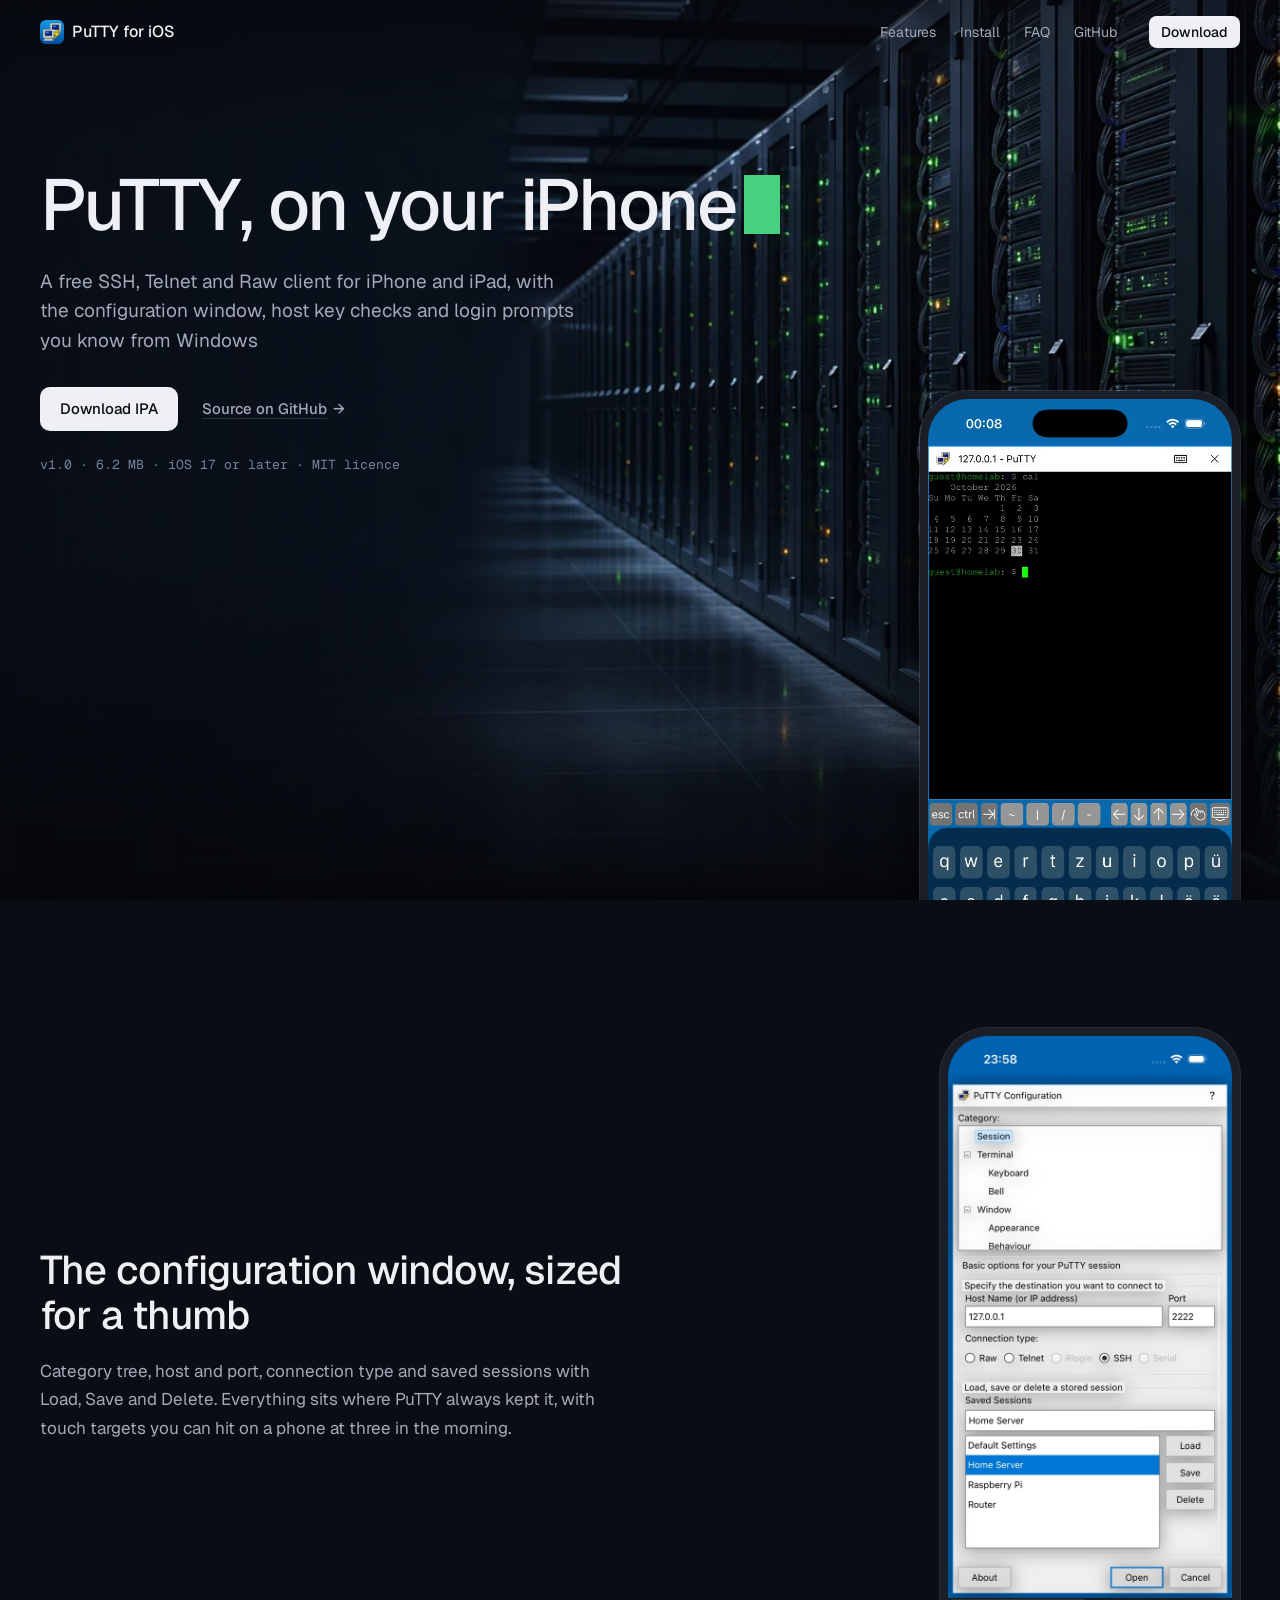
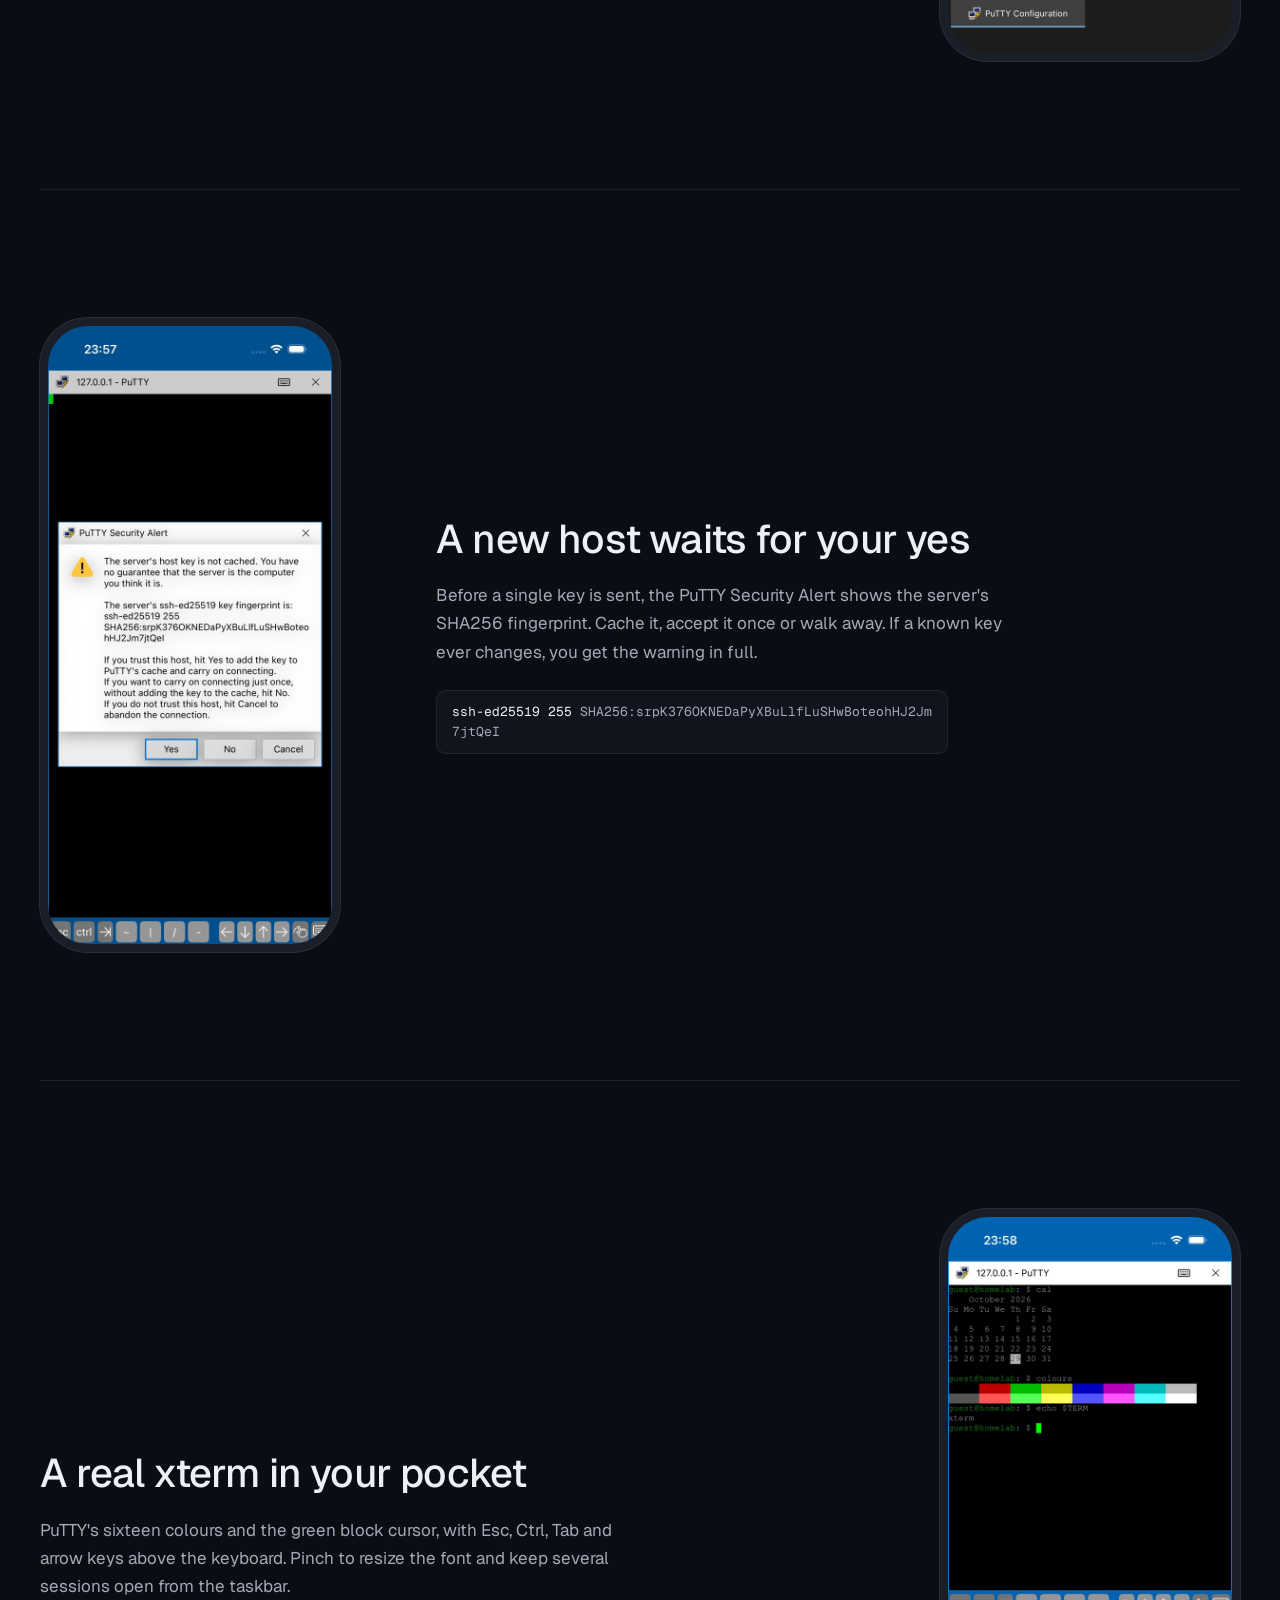
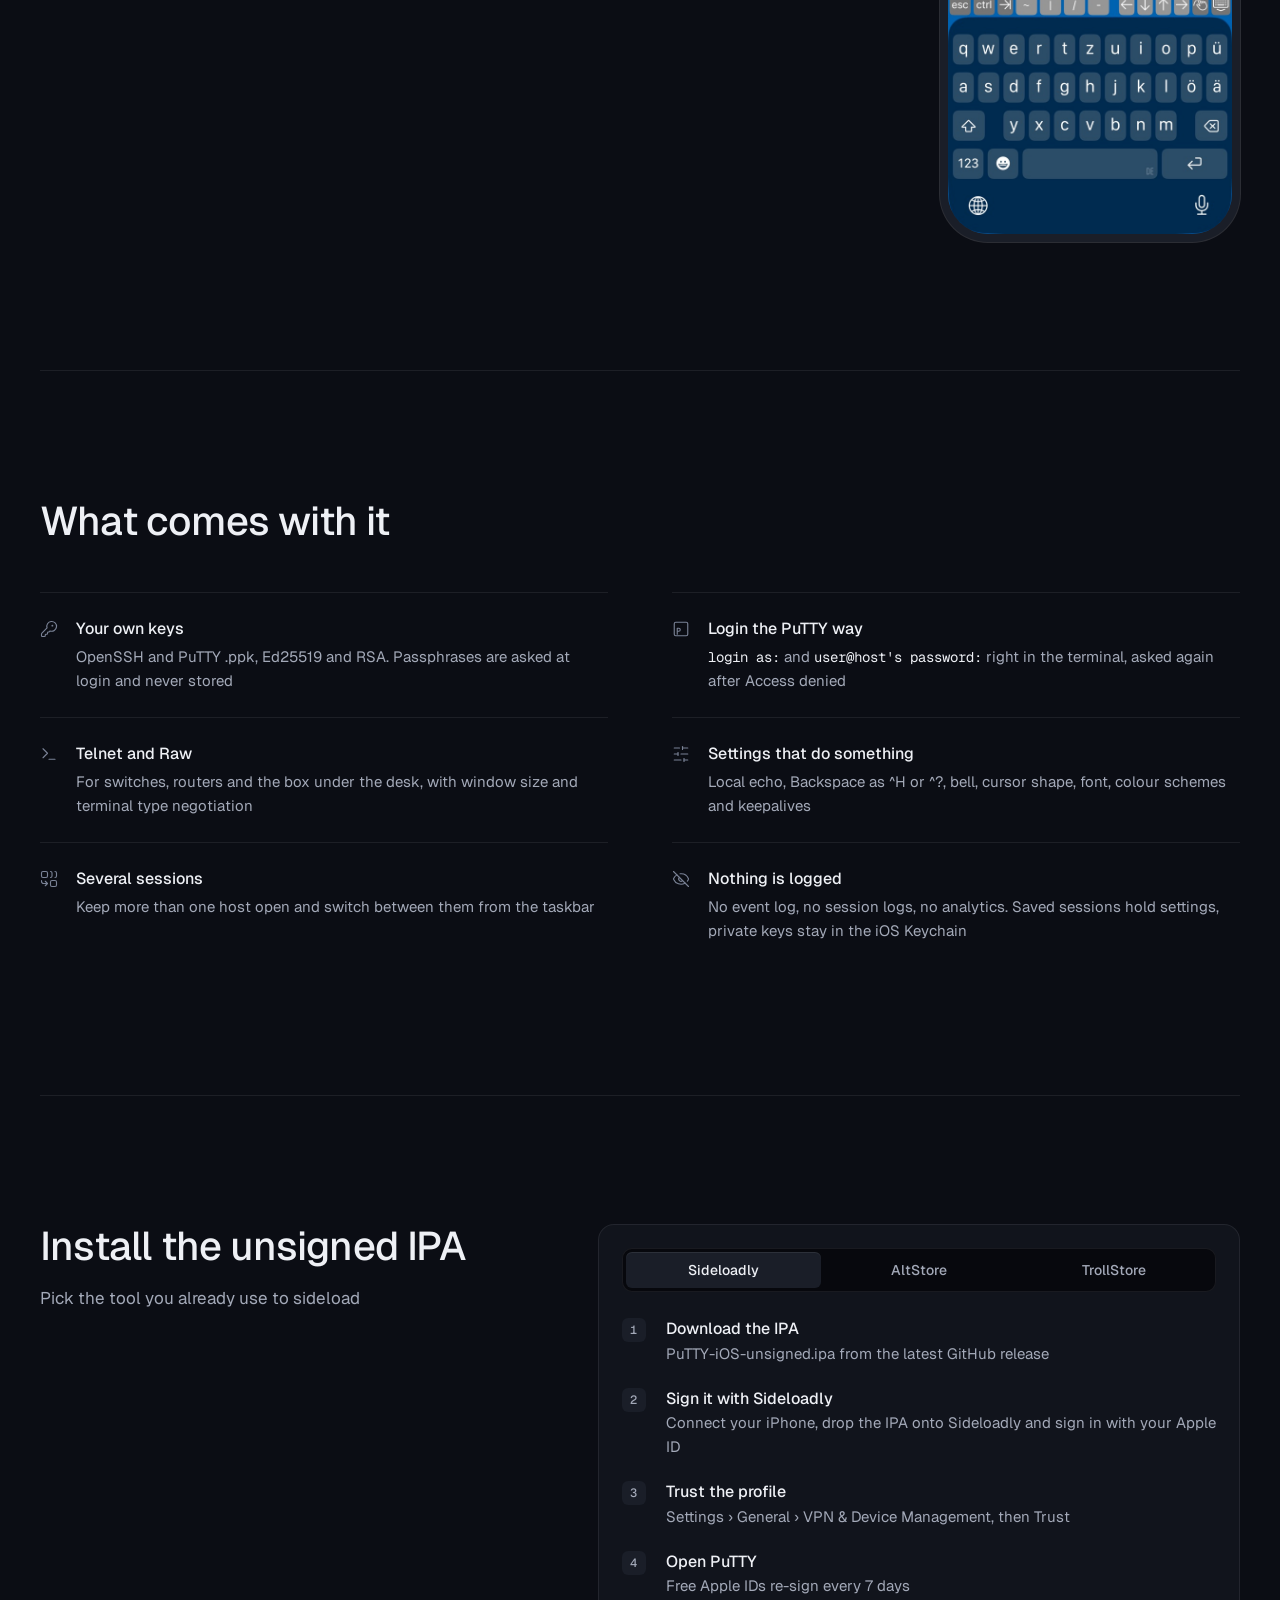
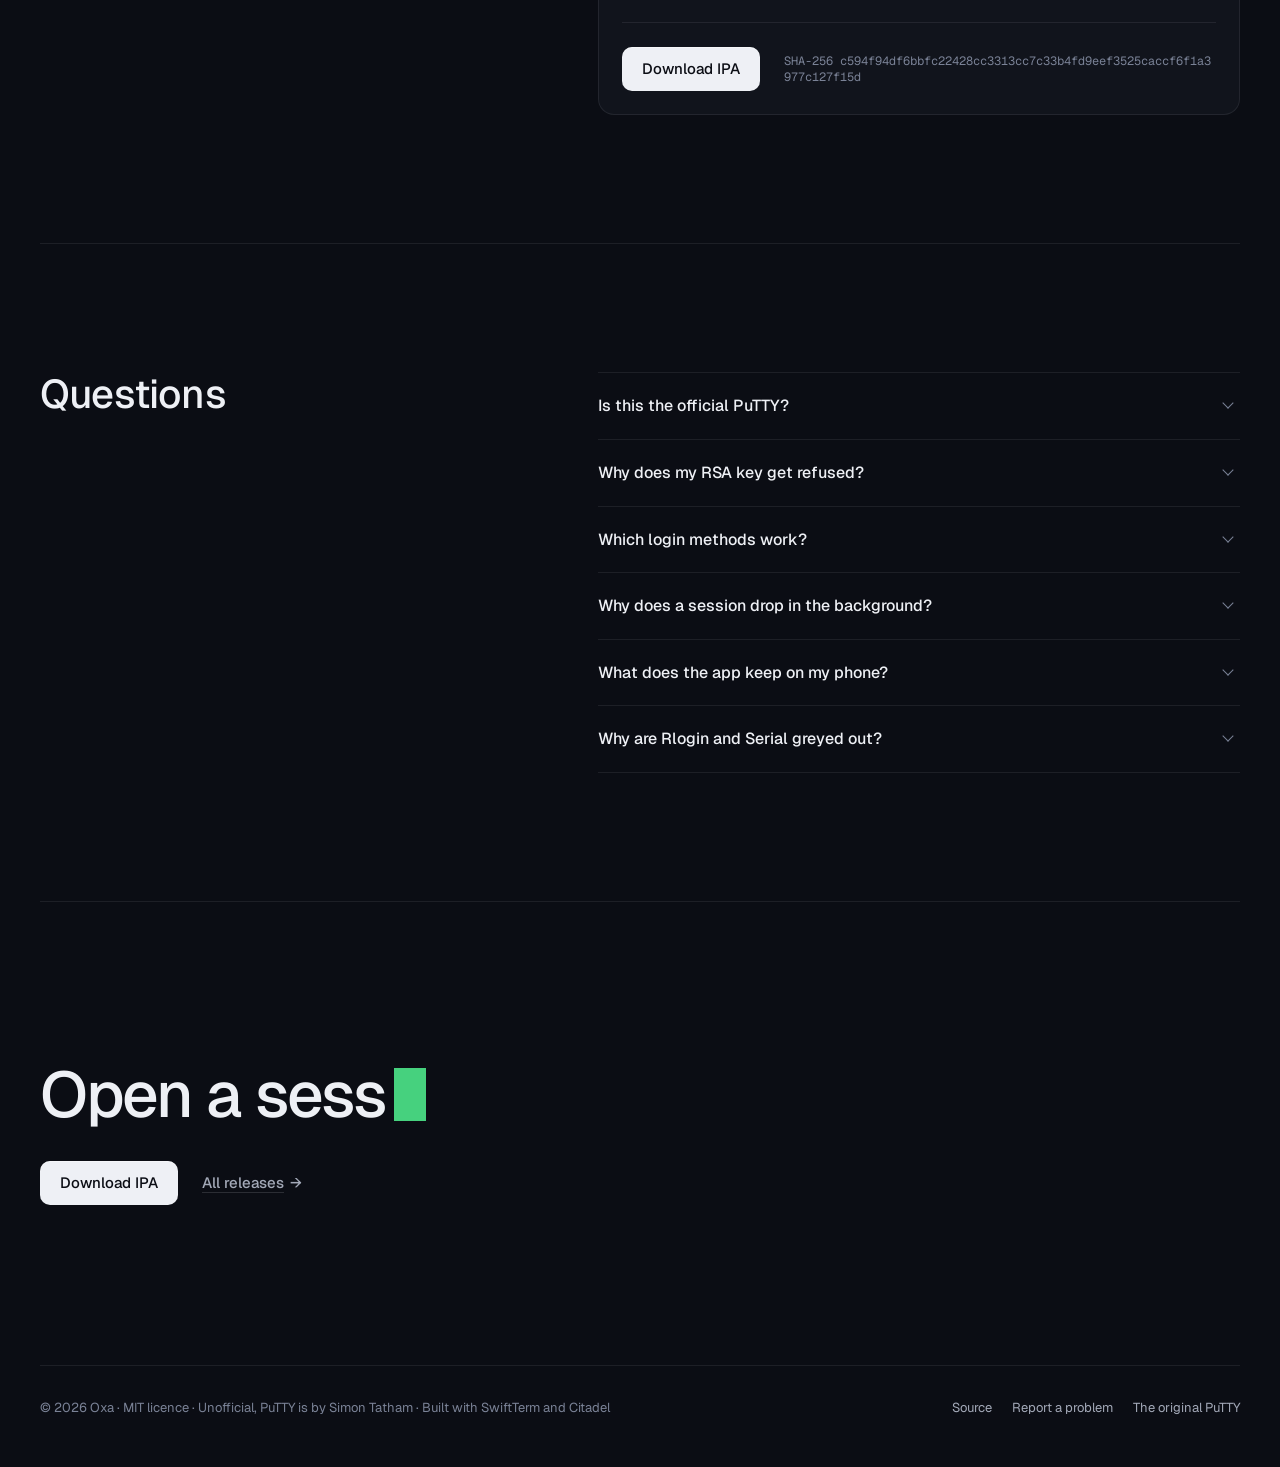
==== commit 6c7d01c4: "Version CSS and JS URLs so cached old files never mix with new pages Co-Authored-By: Claude Opus 5.5" ====
--- a/website/index.html
+++ b/website/index.html
@@ -15,7 +15,7 @@
   <link rel="preconnect" href="https://fonts.googleapis.com">
   <link rel="preconnect" href="https://fonts.gstatic.com" crossorigin>
   <link href="https://fonts.googleapis.com/css2?family=Geist:wght@400;500&family=Geist+Mono:wght@400;500&display=swap" rel="stylesheet">
-  <link rel="stylesheet" href="style.css">
+  <link rel="stylesheet" href="style.css?v=0a6f181c">
   <script>document.documentElement.classList.add("js")</script>
 </head>
 <body>
@@ -178,6 +178,6 @@
     </nav>
   </footer>
 
-  <script src="main.js" defer></script>
+  <script src="main.js?v=16b4bd69" defer></script>
 </body>
 </html>
